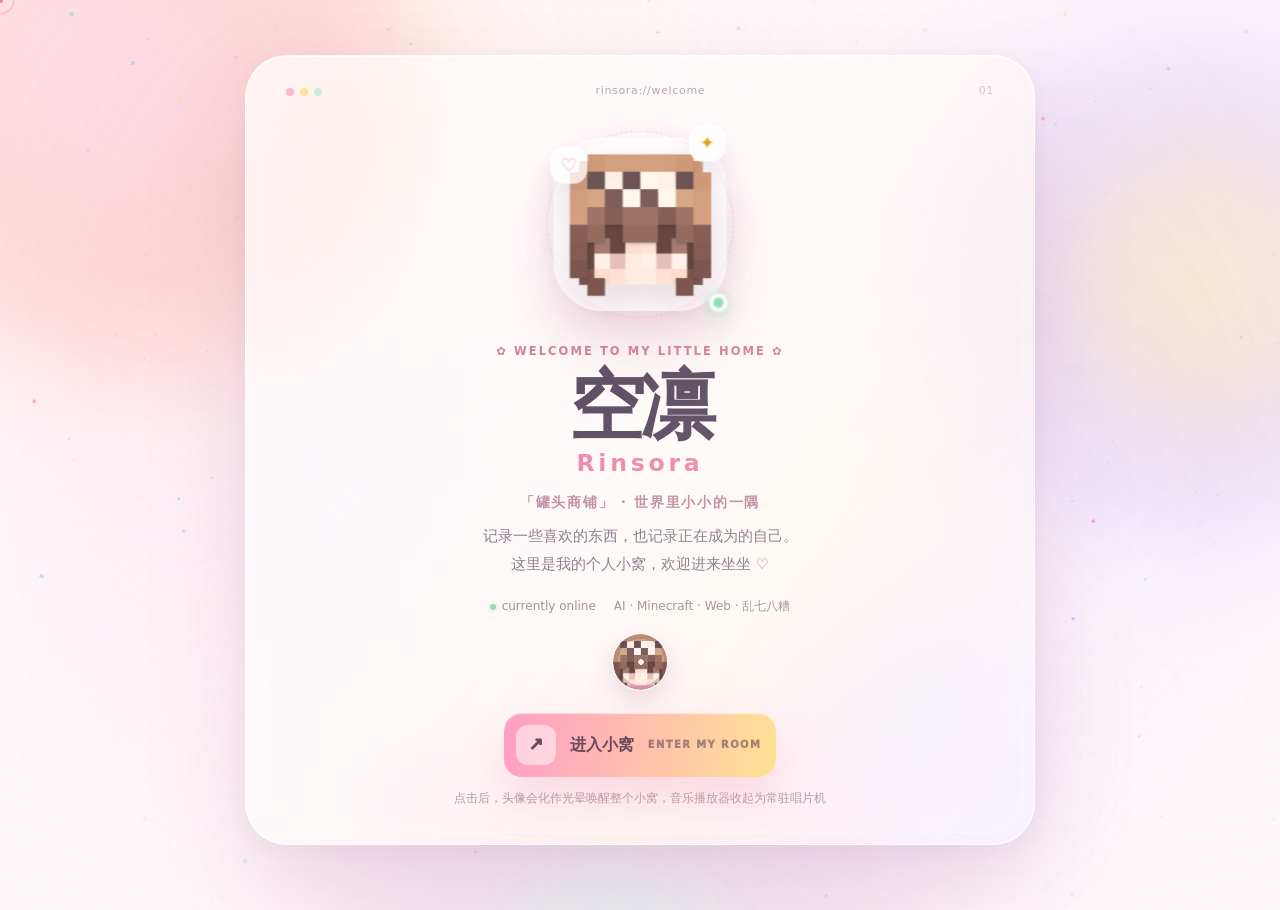
==== index.html @ 51ec8643 "feat(lab): add verified experiences and structured media overrides" ====
<!doctype html>
<html lang="zh-CN">
<head>
  <meta charset="utf-8">
  <meta name="viewport" content="width=device-width,initial-scale=1,viewport-fit=cover">
  <script>
    // Discover only the explicit Cover-home critical resources before the
    // parser-blocking base styles/scripts. Media hints select ONE art variant.
    if (new URLSearchParams(location.search).get('ui02') === '1' && new URLSearchParams(location.search).get('cover') === '1' && location.hash.toLowerCase() === '#about') {
      for (const [href, media] of [['cover-bedroom-mobile.webp', '(max-width: 430px)'], ['cover-bedroom-desktop.webp', '(min-width: 431px)']]) {
        const hint = document.createElement('link');
        hint.rel = 'preload'; hint.as = 'image'; hint.type = 'image/webp'; hint.media = media;
        hint.href = 'assets/illustrations/' + href; hint.fetchPriority = 'high';
        document.head.appendChild(hint);
      }
      for (const [href, as] of [['ui02.css?v=ui03e-3', 'style'], ['cover-stage.css?v=ui03f-1', 'style'], ['cover-stage.js?v=ui03f-1', 'script']]) {
        const hint = document.createElement('link'); hint.rel = 'preload'; hint.as = as; hint.href = href;
        document.head.appendChild(hint);
      }
    }
  </script>
  <meta name="theme-color" content="#ffd2e5">
  <meta name="description" content="空凛 / Rinsora 的个人小窝：记录 AI、Minecraft、Web、项目、博客与日常折腾。">
  <link rel="canonical" href="https://rinsora.dpdns.org/">
  <link rel="icon" href="favicon.ico" sizes="any">
  <link rel="icon" type="image/png" sizes="32x32" href="favicon-32.png">
  <link rel="apple-touch-icon" sizes="180x180" href="apple-touch-icon.png">
  <meta property="og:type" content="website">
  <meta property="og:site_name" content="空凛 · Rinsora 的小窝">
  <meta property="og:title" content="空凛 · Rinsora 的小窝">
  <meta property="og:description" content="记录一些喜欢的东西，也记录正在成为的自己。">
  <meta property="og:url" content="https://rinsora.dpdns.org/">
  <meta property="og:image" content="https://rinsora.dpdns.org/assets/site-card.png">
  <meta property="og:locale" content="zh_CN">
  <meta name="twitter:card" content="summary_large_image">
  <meta name="twitter:title" content="空凛 · Rinsora 的小窝">
  <meta name="twitter:description" content="记录一些喜欢的东西，也记录正在成为的自己。">
  <meta name="twitter:image" content="https://rinsora.dpdns.org/assets/site-card.png">
  <title>空凛 · Rinsora 的小窝</title>
  <link rel="stylesheet" href="style.css?v=ui03a-1">
  <!-- V3 组件 / 动画层：必须排在 style.css 之后（同名选择器靠后写者胜） -->
  <link rel="stylesheet" href="v3.css">
  <!-- 文章排版：真实文章页用它，首页点进文章时的 #spaPost 浮层也复用它 -->
  <link rel="stylesheet" href="posts/post.css">
  <!-- 音乐博物馆场景层（music-museum.css / -data.js / .js，约 200KB 源码）
       改为**按需加载**：首次进馆时由 script.js 的 loadMuseum() 注入，
       首屏不再拖这三份低频资源。它的选择器全圈在 .mm-* / body.museum-open 里，
       晚到的 CSS 不影响主页面的任何样式。 -->
  <!-- 主题 / 配色在首帧之前就写到根元素上，避免开屏时闪一下默认色。
       ⚠️ 这一段必须保持「无依赖 + 不抛错」：它在 head 里同步执行，
       一旦报错整个 body 都不会渲染。所以全部包在 try 里。
       注意：注释里不要出现 head / body 标签的字面量 —— 回归装置的注入
       锚点靠「标签在文档里唯一」来定位，文案撞上就会让探针整片报红。 -->
  <script>
  try{
    var root=document.documentElement;
    var PAL={'candy':'candy','sunset':'sunset','lavender':'lavender','lilac':'lavender','mint':'mint'};
    var pal=PAL[localStorage.getItem('rinsora-palette')];
    if(!pal) pal='candy';
    var night=localStorage.getItem('rinsora-theme')==='night';
    /* data-theme 是 V3 的正式写法；night 本身就是第 5 套配色，不是叠加 */
    var theme=night?'night':pal;
    root.setAttribute('data-theme',theme);
    var legacy=(pal==='lavender')?'lilac':pal;
    root.classList.add('pal-'+legacy);
    if(night) root.classList.add('night');
    var hue=localStorage.getItem('rinsora-hue');
    if(hue) root.style.setProperty('--hue', hue+'deg');

    /* 跨文档转场：上一个页面在离场时留了这个标记，
       本页首帧就把遮罩放上场（由一条纯 CSS 动画掀开，不依赖 JS）。 */
    try{ if(sessionStorage.getItem('rinsora-nav')) root.setAttribute('data-enter','1'); }catch(e){}

    /* 走「直达某个分栏」的链接进来（文章页的「回到博客列表」就是 #blog）：
       ① 开屏加载页没必要再放一遍，首帧直接按掉；
       ② 只渲染目标那一栏 —— 否则脚本要 50ms 后才跑，中间会先闪一下「主页」。
       两件事都靠 CSS 兜第一帧（.no-boot / [data-pre-section]），
       脚本接管后再把 data-pre-section 撤掉。 */
    var hs = location.hash || '';
    if (/^#(about|blog|projects|moments)$/i.test(hs)) root.setAttribute('data-pre-section', hs.slice(1).toLowerCase());
    else if (/^#\/post\//i.test(hs)) root.setAttribute('data-pre-section', 'blog');
    else if (new URLSearchParams(location.search).get('ui02') === '1' && new URLSearchParams(location.search).get('lab') === '1' && /^#\/lab\//i.test(hs)) root.setAttribute('data-pre-section', 'projects');
    if (root.hasAttribute('data-pre-section')) root.classList.add('no-boot');

    /* 回访（本会话里已经完整看过一次开屏，script.js 结束时记了标记）
       就不再放开屏：首帧直接挂 .no-boot 按掉，落地即欢迎页。
       真正的计时器收尾由 script.js 里的 skipBoot() 做，这里只管首帧不闪。 */
    try{ if(sessionStorage.getItem('rinsora-booted')) root.classList.add('no-boot'); }catch(e){}
  }catch(e){}
  </script>
<!-- Step 3：房间（3D）与抽屉样式。
     room/room.css 是独立 3D 试玩页的样式，内含 :root/body/h1 等全局规则；
     嵌入首页时 canvas 已由 room.js + room-drawer.css 负责尺寸，不再加载它，
     避免把首页的根背景、状态点、字体等一起污染。 -->
<link rel="stylesheet" href="room-drawer.css">
<!-- V4 视觉增强层：必须最后加载，用独立命名空间覆盖微光 / 玻璃 / 房间控件 -->
<link rel="stylesheet" href="v4.css">
<link rel="stylesheet" href="home-hero.css">
<!-- UI-02 is opt-in; this file only activates presentation for ?ui02=1. -->
<script src="ui02.js?v=ui03e-3"></script>
<script>
// Strict Lab opt-in: no gallery assets or detail data on ordinary visits.
if (new URLSearchParams(location.search).get('ui02') === '1' && new URLSearchParams(location.search).get('lab') === '1') {
  document.documentElement.classList.add('lab-preview');
  document.documentElement.dataset.labLoadState = 'loading';
  const css = document.createElement('link'); css.rel = 'stylesheet'; css.href = 'project-lab.css?v=ui04a3-1';
  if (/^#(?:projects|\/lab\/)/i.test(location.hash)) css.setAttribute('blocking', 'render');
  const styled = new Promise((resolve, reject) => { css.onload = resolve; css.onerror = () => reject(new Error('Lab stylesheet unavailable')); });
  document.head.appendChild(css);
  const load = src => new Promise((resolve, reject) => {
    const s = document.createElement('script'); s.src = src; s.async = false;
    s.onload = resolve; s.onerror = () => { s.remove(); reject(new Error('Lab script unavailable')); };
    document.head.appendChild(s);
  });
  // Start the existing ordered scripts' transfers together; execution stays serial.
  if (/^#projects$/i.test(location.hash)) for (const href of ['project-lab-model.js?v=ui04a4-1', 'project-lab.js?v=ui04a4-1']) {
    const hint = document.createElement('link'); hint.rel = 'preload'; hint.as = 'script'; hint.fetchPriority = 'low'; hint.href = href; document.head.appendChild(hint);
  }
  const mediaData = fetch('project-media-data.json', { cache: 'no-cache' }).then(r => { if (!r.ok) throw new Error('Media configuration unavailable'); return r.json(); });
  mediaData.catch(() => {}); // Observed again below; avoid early unhandled rejection.
  const scripts = load('project-lab-data.js?v=ui04a3-1').catch(() => { window.RINSORA_PROJECT_LAB = {}; })
    .then(() => load('project-lab-model.js?v=ui04a4-1')).then(() => mediaData).then(doc => {
      window.RINSORA_PROJECT_MEDIA = doc;
    }).then(() => load('project-lab.js?v=ui04a4-1'));
  const dom = document.readyState === 'loading' ? new Promise(resolve => document.addEventListener('DOMContentLoaded', resolve, { once: true })) : Promise.resolve();
  let timer;
  const deadline = new Promise((_, reject) => { timer = setTimeout(() => reject(new Error('Lab load timeout')), 12000); });
  window.RinsoraLabReady = Promise.race([Promise.all([styled, scripts, dom]), deadline]).then(() => {
    clearTimeout(timer);
    if (window.RinsoraLabModel.validateMediaDocument(window.RINSORA_PROJECT_MEDIA, window.RinsoraProjects.read()).length) throw new Error('Invalid media configuration');
    if (!window.RinsoraLab?.init()) throw new Error('Lab initialization unavailable');
    document.documentElement.dataset.labLoadState = 'ready';
    window.RinsoraHome.routeHash();
    return true;
  }).catch(() => {
    clearTimeout(timer); css.remove();
    document.documentElement.classList.remove('lab-preview');
    document.documentElement.dataset.labLoadState = 'error';
    if (window.RinsoraLab) window.RinsoraLab.enabled = false;
    for (const id of ['creativeLab', 'labDetail', 'labLightbox']) {
      const node = document.getElementById(id); if (node?.open) node.close(); node?.remove();
    }
    document.getElementById('projects')?.classList.remove('lab-ready');
    document.body?.classList.remove('lab-detail-open');
    window.RinsoraHome?.refreshRecent();
    return false; // Existing project tree remains available; reload retries.
  });
}
</script>
<script>
  // Load Cover Reveal resources only for its explicit preview.
  if (new URLSearchParams(location.search).get('ui02') === '1' && new URLSearchParams(location.search).get('cover') === '1') {
    document.documentElement.classList.add('cover-preview');
    if (location.hash.toLowerCase() === '#about') document.documentElement.classList.add('cover-home');
    document.documentElement.dataset.coverLoadState = 'loading';
    // Resource failure must leave a usable UI-02 page. Reload retries the same
    // URL without retaining half-initialized listeners or a second controller.
    const coverFallback = () => {
      const root = document.documentElement;
      root.dataset.coverLoadState = 'error';
      document.getElementById('coverStage')?.remove();
      root.classList.remove('cover-preview', 'cover-home', 'cover-exposed', 'cover-settling');
      const offerRetry = () => {
        if (document.getElementById('coverRetry')) return;
        const retry = document.createElement('button');
        retry.id = 'coverRetry'; retry.className = 'soft-btn'; retry.type = 'button';
        retry.textContent = '封面加载失败，点击重试';
        retry.addEventListener('click', () => location.reload());
        document.getElementById('about')?.before(retry);
      };
      if (document.readyState === 'loading') document.addEventListener('DOMContentLoaded', offerRetry, { once: true });
      else offerRetry();
    };
    window.addEventListener('rinsora-cover-error', coverFallback, { once: true });
    // Resolve preview geometry before the direct-about first paint.
    document.querySelector('link[rel="stylesheet"][href^="ui02.css"]')?.setAttribute('blocking', 'render');
    const coverStyle = document.createElement('link');
    coverStyle.rel = 'stylesheet';
    coverStyle.href = 'cover-stage.css?v=ui03f-1';
    coverStyle.dataset.coverStageStyles = '1';
    coverStyle.dataset.coverStageState = 'loading';
    coverStyle._rinsoraCoverReady = new Promise(resolve => {
      let completed = false;
      const finish = (ok) => {
        if (completed) return;
        completed = true; clearTimeout(deadline);
        coverStyle.dataset.coverStageState = ok ? 'ready' : 'error';
        if (!ok) { coverStyle.remove(); coverFallback(); }
        resolve(ok);
      };
      const deadline = setTimeout(() => finish(false), 12000);
      coverStyle.addEventListener('load', () => finish(true), { once: true });
      coverStyle.addEventListener('error', () => finish(false), { once: true });
    });
    coverStyle.setAttribute('blocking', 'render');
    document.head.appendChild(coverStyle);
    const coverScript = document.createElement('script');
    coverScript.src = 'cover-stage.js?v=ui03f-1';
    coverScript.defer = true;
    const scriptDeadline = setTimeout(coverFallback, 12000);
    coverScript.addEventListener('load', () => clearTimeout(scriptDeadline), { once: true });
    coverScript.addEventListener('error', () => { clearTimeout(scriptDeadline); coverFallback(); }, { once: true });
    document.head.appendChild(coverScript);
  }
</script>
</head>
<body>
<script>
// Opt-in ambient image only: paint it without waiting for all deferred app
// scripts. The existing Cover controller still owns every interaction/state.
if (document.documentElement.classList.contains('cover-preview') && document.documentElement.dataset.coverLoadState !== 'error') {
  const stage = document.createElement('div');
  stage.id = 'coverStage'; stage.setAttribute('aria-hidden', 'true');
  stage.style.display = 'none'; // Never expose unstyled DOM if Cover CSS fails.
  stage.innerHTML = '<picture class="cover-art"><source media="(max-width: 430px)" type="image/webp"><source type="image/webp"><img id="coverBedroomImage" width="1672" height="941" alt="" decoding="async" fetchpriority="high"></picture>';
  document.body.appendChild(stage);
  const image = stage.querySelector('img'), sources = stage.querySelectorAll('source');
  let started = false, pngFallback = false, failed = false;
  const art = {
    stage, image,
    get failed() { return failed; },
    prepare(highPriority = false) {
      if (highPriority) image.fetchPriority = 'high';
      if (started) return;
      started = true;
      sources[0].srcset = 'assets/illustrations/cover-bedroom-mobile.webp';
      sources[1].srcset = 'assets/illustrations/cover-bedroom-desktop.webp';
      image.src = 'assets/illustrations/cover-bedroom-desktop.png';
    }
  };
  window.RinsoraCoverArt = art;
  image.addEventListener('load', async () => {
    const current = image.currentSrc;
    try {
      await image.decode();
      if (current !== image.currentSrc) return;
      stage.style.setProperty('--cover-image', `url("${current}")`);
      stage.classList.add('art-ready');
    } catch (_) { /* Keep the theme gradient on decode failure. */ }
    stage.dispatchEvent(new Event('coverartchange'));
  });
  image.addEventListener('error', () => {
    if (!pngFallback) {
      pngFallback = true;
      sources.forEach(source => source.removeAttribute('srcset'));
      image.src = 'assets/illustrations/cover-bedroom-desktop.png';
    } else { failed = true; stage.classList.remove('art-ready'); }
    stage.dispatchEvent(new Event('coverartchange'));
  });
  document.querySelector('[data-cover-stage-styles]')._rinsoraCoverReady.then(ok => {
    if (ok && document.documentElement.dataset.coverLoadState !== 'error') stage.style.removeProperty('display');
  });
  if (location.hash.toLowerCase() === '#about') art.prepare(true);
}
</script>

<!-- Step 3：房间抽屉撑开块（位于正常流，展开时把页面内容真正往下推） -->
<div id="roomDrawerSpacer" aria-hidden="true"></div>
<a class="skip-link" href="#mainContent">跳到主内容</a>
<!-- 跨文档转场遮罩：平时 opacity:0；离场时 .on，新文档首帧由 data-enter 掀开 -->
<div class="page-cover" id="pageCover" aria-hidden="true"></div>

<div class="scene" aria-hidden="true">
  <div class="aurora aurora-a"></div>
  <div class="aurora aurora-b"></div>
  <div class="aurora aurora-c"></div>
  <div class="aurora aurora-d"></div>
  <div class="grid-floor"></div>
  <div class="scene-noise"></div>
</div>
<canvas id="starCanvas" aria-hidden="true"></canvas>
<div class="ambient-glow" id="ambientGlow" aria-hidden="true"></div>
<div class="cursor-dot" id="cursorDot" aria-hidden="true"></div>
<div class="cursor-ring" id="cursorRing" aria-hidden="true"><span>♡</span></div>

<!-- 开屏 -->
<div class="boot-screen" id="bootScreen">
  <div class="boot-orbit" aria-hidden="true"></div>
  <div class="boot-card">
    <div class="boot-mark"><span aria-hidden="true">R</span><img src="assets/avatar.png" alt="" onerror="this.remove()"></div>
    <p class="boot-kicker">RINSORA SYSTEM</p>
    <h1>正在打开空凛的小世界</h1>
    <p class="boot-sub">loading my little world...</p>
    <div class="boot-progress"><i id="bootProgress"></i></div>
    <div class="boot-meta"><span>♡ candy room</span><span id="bootPercent">0%</span></div>
  </div>
</div>

<!-- Room Reveal 入场层：光晕扩散 + 粒子引导线。
     挂在 .app 之外（body 上），绝不参与 .app 的层叠 / fixed 包含块。 -->
<div class="room-reveal" id="roomReveal" aria-hidden="true"></div>
<canvas class="entry-particles" id="entryParticles" aria-hidden="true"></canvas>

<!-- 欢迎页：门口只保留头像、简介、音乐、进入按钮 -->
<main class="welcome-screen" id="welcomeScreen">
  <div class="welcome-halo" aria-hidden="true"></div>
  <div class="welcome-card glass" id="welcomeCard">
    <div class="window-head">
      <div class="window-dots"><i></i><i></i><i></i></div>
      <span>rinsora://welcome</span>
      <span class="window-id">01</span>
    </div>

    <div class="mascot-wrap" id="landingMascot">
      <div class="mascot-orbit orbit-one"></div>
      <div class="mascot-orbit orbit-two"></div>
      <div class="mascot-ring"></div>
      <div class="avatar-glass">
        <img class="avatar avatar-large" src="assets/avatar.png" alt="空凛的头像" onerror="this.onerror=null;this.src='assets/avatar.svg'">
      </div>
      <span class="status-dot" title="在线"></span>
      <div class="mascot-sticker sticker-a">♡</div>
      <div class="mascot-sticker sticker-b">✦</div>
    </div>

    <p class="eyebrow">✿ WELCOME TO MY LITTLE HOME ✿</p>
    <h1 class="welcome-name">空凛<span>Rinsora</span></h1>
    <div class="welcome-nest">「罐头商铺」 · 世界里小小的一隅</div>
    <p class="welcome-bio">记录一些喜欢的东西，也记录正在成为的自己。<br>这里是我的个人小窝，欢迎进来坐坐 ♡</p>

    <div class="landing-meta">
      <span><i class="tiny-dot"></i> currently online</span>
      <span>AI · Minecraft · Web · 乱七八糟</span>
    </div>

    <div id="landingPlayer"></div>

    <button class="enter-btn magnetic" id="enterBtn" type="button">
      <span class="enter-icon">↗</span>
      <span>进入小窝</span>
      <em>ENTER MY ROOM</em>
    </button>
    <p class="tip">点击后，头像会化作光晕唤醒整个小窝，音乐播放器收起为常驻唱片机</p>
  </div>
</main>

<!-- 桌面态 -->
<div class="app" id="app">
  <aside class="side-rail">
    <div class="rail-top">
      <span class="rail-index">RINSORA / 01</span>
      <span class="rail-squiggle">⌁</span>
    </div>

    <div class="avatar-nav-wrap" id="avatarNavWrap">
      <div class="avatar-hint">MOVE HERE ♡</div>
      <div class="avatar-backlight" aria-hidden="true"></div>
      <button class="avatar-button" id="avatarButton" aria-label="打开导航">
        <img class="avatar avatar-sidebar" src="assets/avatar.png" alt="空凛" onerror="this.onerror=null;this.src='assets/avatar.svg'">
      </button>
      <nav class="radial-nav no-js" id="radialNav" aria-label="主导航">
        <!-- 位置由 script.js 按极坐标算好写进 --nx/--ny/--nr，节点数量随便加。
             .no-js 里那份是「脚本没跑起来」时的兜底扇形。
             ⚠️ 第 5 个节点（音乐博物馆）把单圈挤满了，NAV_CFG 是重解过的，
                改节点数 / 改卡片尺寸都要重跑 _navfit.py，别只调数字试。

             data-label 是给 861~1150px 紧凑档的 tooltip 用的：
             那一档圆点里只显示 <span> 图标，<b>/<small> 被 CSS 收起，
             tooltip 用 ::after + attr(data-label) 取名字（纯 CSS，零 JS）。
             改中文名要连这里的 data-label 一起改，否则 tooltip 会显示旧名字。 -->
        <button class="radial-item active" data-target="about" data-label="主页" type="button"><span>♡</span><b>主页</b><small>ABOUT</small></button>
        <button class="radial-item" data-target="blog" data-label="博客" type="button"><span>✎</span><b>博客</b><small>BLOG</small></button>
        <button class="radial-item" data-target="projects" data-label="项目" type="button"><span>✦</span><b>项目</b><small>PROJECTS</small></button>
        <button class="radial-item" data-target="moments" data-label="碎碎念" type="button"><span>☁</span><b>碎碎念</b><small>MOMENTS</small></button>
        <!-- data-museum 而不是 data-target：它进的是 overlay 场景，不是分栏，
             不能被 navigateTo 那套（TITLES / WIDTHS / 转场）当成第 5 个分栏。 -->
        <button class="radial-item" data-museum="1" data-label="音乐博物馆" type="button"><span>◎</span><b>音乐博物馆</b><small>MUSEUM</small></button>
      </nav>
    </div>

    <div class="side-name">
      <strong>空凛</strong>
      <span>Rinsora</span>
      <small>「罐头商铺」 · 世界里小小的一隅</small>
    </div>
    <div class="side-links" aria-label="联系方式">
      <a class="side-link" href="https://github.com/rinsoraa" target="_blank" rel="noopener noreferrer" title="GitHub" aria-label="GitHub 主页">
        <svg viewBox="0 0 16 16" aria-hidden="true"><path d="M8 0C3.58 0 0 3.58 0 8c0 3.54 2.29 6.53 5.47 7.59.4.07.55-.17.55-.38 0-.19-.01-.82-.01-1.49-2.01.37-2.53-.49-2.69-.94-.09-.23-.48-.94-.82-1.13-.28-.15-.68-.52-.01-.53.63-.01 1.08.58 1.23.82.72 1.21 1.87.87 2.33.66.07-.52.28-.87.51-1.07-1.78-.2-3.64-.89-3.64-3.95 0-.87.31-1.59.82-2.15-.08-.2-.36-1.02.08-2.12 0 0 .67-.21 2.2.82.64-.18 1.32-.27 2-.27s1.36.09 2 .27c1.53-1.04 2.2-.82 2.2-.82.44 1.1.16 1.92.08 2.12.51.56.82 1.27.82 2.15 0 3.07-1.87 3.75-3.65 3.95.29.25.54.73.54 1.48 0 1.07-.01 1.93-.01 2.2 0 .21.15.46.55.38A8.01 8.01 0 0016 8c0-4.42-3.58-8-8-8z"/></svg>
      </a>
      <a class="side-link" href="https://space.bilibili.com/499715663" target="_blank" rel="noopener noreferrer" title="Bilibili" aria-label="Bilibili 主页">
        <svg viewBox="0 0 24 24" aria-hidden="true"><path d="M17.813 4.653h.854c1.51.054 2.769 1.315 2.833 2.825v7.827c-.054 1.51-1.315 2.769-2.825 2.833H5.325c-1.51-.054-2.769-1.315-2.833-2.825V7.478c.054-1.51 1.315-2.77 2.825-2.825h.854l-1.71-1.71a.91.91 0 0 1 0-1.288.91.91 0 0 1 1.288 0l2.38 2.38 2.38-2.38a.91.91 0 0 1 1.288 0 .91.91 0 0 1 0 1.288l-1.71 1.71zm-5.846 3.9a1.53 1.53 0 0 0-1.53 1.53v.03c0 .846.685 1.53 1.53 1.53s1.53-.684 1.53-1.53v-.03a1.53 1.53 0 0 0-1.53-1.53zm.1 6.4c-1.145 0-1.996-.468-1.996-1.034 0-.566.851-1.034 1.996-1.034s1.996.468 1.996 1.034c0 .566-.85 1.034-1.996 1.034zm4.933-6.4a1.53 1.53 0 0 0-1.53 1.53v.03c0 .846.685 1.53 1.53 1.53s1.53-.684 1.53-1.53v-.03a1.53 1.53 0 0 0-1.53-1.53z"/></svg>
      </a>
      <button class="side-link" type="button" data-copy="2731431246" data-label="QQ 号" title="QQ：2731431246" aria-label="复制 QQ 号">
        <svg viewBox="0 0 24 24" aria-hidden="true"><path d="M12 3C6.48 3 2 6.94 2 11.8c0 2.68 1.37 5.08 3.5 6.68-.14.66-.52 2.07-1.7 3.02-.2.16-.04.5.2.44 1.64-.42 3.06-1.2 4.02-1.93.94.2 1.94.32 2.98.32 5.52 0 10-3.94 10-8.8S17.52 3 12 3z"/></svg>
      </button>
      <button class="side-link" type="button" data-copy="2731431246@qq.com" data-label="邮箱" title="邮箱：2731431246@qq.com" aria-label="复制邮箱">
        <svg viewBox="0 0 24 24" aria-hidden="true"><path d="M4 4h16c1.1 0 2 .9 2 2v12c0 1.1-.9 2-2 2H4c-1.1 0-2-.9-2-2V6c0-1.1.9-2 2-2zm0 4v10h16V8l-8 5-8-5z"/></svg>
      </button>
    </div>
    <div class="side-status"><span></span><b id="sidePresence">ONLINE</b></div>

    <div class="rail-bottom">
      <span>SCROLL / EXPLORE</span>
      <i>↓</i>
    </div>
  </aside>

  <section class="content" id="mainContent" role="main">
    <header class="topbar">
      <div class="crumb">
        <p class="eyebrow">MY LITTLE SPACE</p>
        <h2 id="sectionTitle">主页</h2>
      </div>
      <div class="top-actions">
        <button class="soft-btn dock-btn" id="themeBtn" type="button" title="切换夜间模式" aria-label="切换夜间模式">
          <span class="dock-ic">
            <svg class="ic-moon" viewBox="0 0 24 24" fill="none" stroke="currentColor" stroke-width="1.9"><path d="M20.8 13.1A8.6 8.6 0 1 1 10.9 3.2a6.7 6.7 0 0 0 9.9 9.9Z"/></svg>
            <svg class="ic-sun" viewBox="0 0 24 24" fill="none" stroke="currentColor" stroke-width="1.9"><circle cx="12" cy="12" r="4.1"/><path d="M12 2.3v2.1M12 19.6v2.1M4.3 4.3l1.5 1.5M18.2 18.2l1.5 1.5M2.3 12h2.1M19.6 12h2.1M4.3 19.7l1.5-1.5M18.2 5.8l1.5-1.5"/></svg>
          </span>
          <span class="dock-label" id="themeLabel">夜间模式</span>
        </button>
        <button class="soft-btn dock-btn" id="miniLyricsBtn" type="button" title="隐藏底部歌词" aria-label="显示或隐藏底部歌词" aria-pressed="true">
          <span class="dock-ic">
            <svg viewBox="0 0 24 24" fill="none" stroke="currentColor" stroke-width="1.9"><path d="M9 18.1V5.3l10-2v12.5"/><circle cx="6.4" cy="18.1" r="2.6"/><circle cx="16.4" cy="15.8" r="2.6"/></svg>
          </span>
          <span class="dock-label">歌词</span>
        </button>
        <button class="soft-btn dock-btn settings-open" id="settingsBtn" type="button" aria-label="打开设置">
          <span class="dock-ic">⚙</span>
          <span class="dock-label">外观</span>
        </button>
      </div>
    </header>

    <div class="page-progress"><i id="pageProgress"></i></div>

    <div class="section-stack">
      <!-- ABOUT -->
      <section class="page-section active" id="about">
        <div class="about-hero home-hero" aria-labelledby="homeHeroTitle">
          <div class="home-hero-copy">
            <p class="home-hero-kicker">RINSORA'S HOME / LIVING LAB</p>
            <h3 id="homeHeroTitle">你好，我是<span>空凛。</span></h3>
            <p class="home-hero-lead">也可以叫我 Rinsora。<br>把喜欢的东西，慢慢装进自己的小世界。</p>
            <p class="home-hero-description">喜欢研究那些“本来没有必要，但做出来很有意思”的东西。在这里记录项目、创作，以及日常的碎碎念。</p>
            <ul class="home-hero-tags" aria-label="兴趣"><li>AI</li><li>Minecraft</li><li>Web</li><li>Design</li></ul>
          </div>
          <figure class="home-hero-art">
            <picture>
              <source media="(max-width: 620px)" type="image/webp" srcset="assets/illustrations/hero-mobile.webp" width="1086" height="1448">
              <source media="(max-width: 620px)" srcset="assets/illustrations/hero-mobile.png" width="1086" height="1448">
              <source type="image/webp" srcset="assets/illustrations/hero-desktop.webp" width="1536" height="1024">
              <img id="homeHeroImage" src="assets/illustrations/hero-desktop.png" width="1536" height="1024" alt="暖灯下的小窝：空凛坐在书桌旁，窗外是夜空，猫咪在床上休息。" loading="lazy" decoding="async" fetchpriority="low">
            </picture>
            <figcaption>A LITTLE ROOM, A WORLD OF IDEAS.</figcaption>
          </figure>
          <div class="home-hero-actions">
            <a class="home-hero-button home-hero-primary" href="#projects" data-target="projects" id="heroProjects">探索作品 <span aria-hidden="true">↗</span></a>
            <button class="home-hero-button" type="button" id="heroRoom">进入我的房间 <span aria-hidden="true">→</span></button>
            <p class="home-hero-status" id="heroRoomStatus" role="status"></p>
          </div>
        </div>

        <div id="recentFeed"></div>

        <div class="section-heading fancy-heading">
          <span>✦</span><h3>最近在做什么</h3><small>NOW / STATUS</small><span class="line"></span>
        </div>
        <div class="now-panel card tilt-card">
          <div class="now-head">
            <div>
              <span class="now-kicker">✦ NOW PLAYING</span>
              <p>把正在发生的事情，留一点点记录。</p>
            </div>
            <span class="now-live"><i></i><b>Online</b><span class="now-sep">·</span>Last update <strong id="nowUpdate">—</strong></span>
          </div>
          <ul class="now-list">
            <li><span class="now-label">正在折腾</span><span class="now-val">AI Agent</span><i>🤖</i></li>
            <li><span class="now-label">最近沉迷</span><span class="now-val">Minecraft</span><i>⛏</i></li>
            <li><span class="now-label">正在制作</span><span class="now-val">Rinsora's Home</span><i>🌸</i></li>
            <li class="is-blank"><span class="now-label">下一件想做</span><span class="now-val">？？？</span><i>✦</i></li>
          </ul>
        </div>

        <div class="about-lower">
          <article class="quote-card card tilt-card">
            <div class="quote-mark">“</div>
            <p>欢迎来到我的小世界。<br>这里不追求什么都做好，只想把喜欢的东西慢慢装进来。</p>
            <span>— 空凛 / Rinsora</span>
          </article>
          <article class="time-card card">
            <div class="time-top"><span>TIME IN MY LITTLE WORLD</span><b id="liveClock">--:--</b></div>
            <div class="time-date" id="liveDate">2026.09.22 · Tuesday</div>
            <!-- 四条真实周期进度（按自然日 / 周 / 月 / 年算，不是估算值），每秒刷新 -->
            <div class="time-rows">
              <div class="time-row"><span class="tr-label">TODAY</span><span class="tr-bar"><i id="dayBar"></i></span><b class="tr-pct" id="dayBarPct">0%</b></div>
              <div class="time-row"><span class="tr-label">WEEK</span><span class="tr-bar"><i id="weekBar"></i></span><b class="tr-pct" id="weekBarPct">0%</b></div>
              <div class="time-row"><span class="tr-label">MONTH</span><span class="tr-bar"><i id="monthBar"></i></span><b class="tr-pct" id="monthBarPct">0%</b></div>
              <div class="time-row"><span class="tr-label">YEAR</span><span class="tr-bar"><i id="yearBar"></i></span><b class="tr-pct" id="yearBarPct">0%</b></div>
            </div>
            <div class="time-foot"><span id="todayLine">Tuesday · 22 Sep</span><span id="timeZone">local time</span></div>
            <!-- 旧版的单条今日进度：保留 DOM，兼容老样式与老脚本 -->
            <div class="time-track" hidden><i id="timeProgress"></i></div>
            <div class="time-foot" hidden><span>今日进度</span><b id="dayPercent">0%</b></div>
          </article>
        </div>

        <div class="section-heading fancy-heading">
          <span>☁</span><h3>一点碎碎念</h3><small>MOMENTS</small><span class="line"></span>
          <a class="soft-btn" href="#moments" style="margin-left:10px">看全部 →</a>
        </div>
        <!-- 主页只放最新的三条（脚本按日期排序后 slice 3），完整时间线在 #moments -->
        <div class="moments-grid" id="momentsTeaser"></div>
      </section>

      <!-- MOMENTS -->
      <section class="page-section" id="moments">
        <div class="section-hero-row moments-head">
          <div>
            <div class="section-kicker">☁ MOMENTS / 04</div>
            <h3 class="section-display">一些还没有长成文章的<br><span>碎碎念。</span></h3>
            <p class="section-sub">不够详细写成一篇，但又不想让它就这么过去。</p>
          </div>
          <div class="moments-stat">
            <div><b id="momentsCount">0</b>条记录</div>
            <div><b id="momentsLast">—</b>最近一次</div>
          </div>
        </div>

        <div class="section-heading"><span>☁</span><h3>时间线</h3><small>TIMELINE</small><span class="line"></span></div>
        <div class="timeline" id="momentsGrid"></div>
      </section>

      <!-- BLOG -->
      <section class="page-section" id="blog">
        <div class="section-hero-row">
          <div>
            <div class="section-kicker">✿ BLOG / 02</div>
            <h3 class="section-display">一些折腾记录、<br><span>想法和技术笔记。</span></h3>
            <p class="section-sub">有些东西写下来之后，才发现自己真的做过。</p>
          </div>
          <div class="hero-orbit" aria-hidden="true"><span>BLOG</span><i>✦</i></div>
        </div>

        <div class="section-heading"><span>✿</span><h3>博客 / 随笔</h3><small>ARTICLES</small><span class="line"></span></div>
        <div class="blog-filter" id="blogFilter"></div>

        <div class="blog-grid">
          <article class="blog-card card tilt-card" data-cat="随笔" data-min="1">
            <span class="date">2026.10.04</span>
            <h4><a class="card-title-link" href="posts/post-2026-10-04.html">一个小项目写三天，花了六亿token...</a></h4>
            <p>懒得手动审查工作流（其实是大部分都看不懂~(￣▽￣)~），所以我想让两个agent互相监督。……</p>
            <div class="blog-foot"><span class="bm-cat">随笔</span><span class="bm-min">1 min</span><a class="read-more" href="posts/post-2026-10-04.html">READ MORE ↗</a></div>
          </article>
          <article class="blog-card card tilt-card" data-cat="开发" data-min="7">
            <span class="date">2026.09.24</span>
            <h4><a class="card-title-link" href="posts/music-museum-debugging.html">给音乐博物馆写回归装置：抓那些「看着对、其实没生效」的 bug</a></h4>
            <p>一个纯静态小站为什么需要 1685 条自动化断言，以及几类只有测试才能抓住的静默 bug。</p>
            <div class="blog-foot"><span class="bm-cat">开发</span><span class="bm-min">7 min</span><a class="read-more" href="posts/music-museum-debugging.html">READ MORE ↗</a></div>
          </article>
          <article class="blog-card card tilt-card" data-cat="随笔" data-min="1">
            <span class="date">2026.09.21</span>
            <h4><a class="card-title-link" href="posts/hello.html">Hello</a></h4>
            <p>罐头</p>
            <div class="blog-foot"><span class="bm-cat">随笔</span><span class="bm-min">1 min</span><a class="read-more" href="posts/hello.html">READ MORE ↗</a></div>
          </article>
          <article class="blog-card card tilt-card" data-cat="随笔" data-min="3">
            <span class="date">2026.09.21</span>
            <h4><a class="card-title-link" href="posts/why-i-made-my-own-home.html">为什么我想做一个属于自己的小窝</a></h4>
            <p>从“想有个主页”开始，慢慢把喜欢的东西装进去……</p>
            <div class="blog-foot"><span class="bm-cat">随笔</span><span class="bm-min">3 min</span><a class="read-more" href="posts/why-i-made-my-own-home.html">READ MORE ↗</a></div>
          </article>
          <article class="blog-card card tilt-card" data-cat="工作流" data-min="4">
            <span class="date">2026.09.18</span>
            <h4><a class="card-title-link" href="posts/ai-workflow.html">把 AI 工具变成日常工作流</a></h4>
            <p>一些正在尝试的自动化思路、工具组合和踩坑记录。</p>
            <div class="blog-foot"><span class="bm-cat">工作流</span><span class="bm-min">4 min</span><a class="read-more" href="posts/ai-workflow.html">READ MORE ↗</a></div>
          </article>
          <article class="blog-card card tilt-card" data-cat="捣鼓日志" data-min="4">
            <span class="date">2026.09.10</span>
            <h4><a class="card-title-link" href="posts/minecraft-server-log.html">Minecraft 服务器折腾日志</a></h4>
            <p>整合包、联机、端口、Mod……总会有下一件要修的事。</p>
            <div class="blog-foot"><span class="bm-cat">捣鼓日志</span><span class="bm-min">4 min</span><a class="read-more" href="posts/minecraft-server-log.html">READ MORE ↗</a></div>
          </article>
        </div>
        <p class="blog-empty" id="blogEmpty" hidden>这个分类下还没有文章 ✦</p>

        <div class="blog-end-cap"><span>✦</span> KEEP WRITING <span>♡</span></div>
      </section>

      <!-- PROJECTS -->
      <section class="page-section" id="projects">
        <div class="section-hero-row project-hero-row">
          <div>
            <div class="section-kicker">★ PROJECTS / 03</div>
            <h3 class="section-display">把一些“<span>没啥用</span>”的东西，<br>做出来。</h3>
            <p class="section-sub">也许没用，但每一个都属于空凛的折腾记录。</p>
          </div>
          <div class="project-mascot" aria-hidden="true">
            <span>BUILD</span><strong>✦</strong><em>• • •</em>
          </div>
        </div>

        <div class="project-note card">
          <div class="note-pin"></div>
          <strong>PROJECT SHELF</strong>
          <p>这里会慢慢摆满小工具、Minecraft 实验、Bot 和各种奇奇怪怪的网页。</p>
          <span>Rinsora / Collection 2026</span>
        </div>

        <div class="section-heading"><span>★</span><h3>项目</h3><small>COLLECTION</small><span class="line"></span></div>
        <div class="project-tree" id="projectTree"></div>
      </section>
    </div>
  </section>

  <aside id="floatingPlayer"></aside>

  <!-- 设置抽屉 -->
  <div class="settings-mask" id="settingsMask"></div>
  <aside class="settings-panel" id="settingsPanel" aria-label="外观设置" aria-hidden="true" inert>
    <div class="settings-head">
      <div><p>RINSORA LAB</p><h3>小窝设置</h3></div>
      <button type="button" class="settings-close" id="settingsClose" aria-label="关闭">×</button>
    </div>

    <div class="settings-tabs">
      <button class="set-tab active" data-tab="appearance" type="button">外观</button>
      <button class="set-tab" data-tab="effects" type="button">特效</button>
      <button class="set-tab" data-tab="aboutSite" type="button">关于</button>
    </div>

    <div class="set-pane active" data-pane="appearance">
      <div class="set-block">
        <label>主题配色 <output id="themeNow">candy</output></label>
        <!-- data-theme 是 V3 的主题名；夜间本身就是第 5 套配色，
             不是「在别的配色上叠一层深色」，所以它和另外四个是平级的。 -->
        <div class="theme-grid">
          <button data-theme="candy" type="button"><i class="swatch sw-candy"></i><span>糖果粉黄</span><em>CANDY</em></button>
          <button data-theme="sunset" type="button"><i class="swatch sw-sunset"></i><span>蜜桃晚霞</span><em>SUNSET</em></button>
          <button data-theme="lavender" type="button"><i class="swatch sw-lavender"></i><span>梦幻紫蓝</span><em>LAVENDER</em></button>
          <button data-theme="mint" type="button"><i class="swatch sw-mint"></i><span>薄荷汽水</span><em>MINT</em></button>
          <button data-theme="night" type="button"><i class="swatch sw-night"></i><span>深夜紫黑</span><em>NIGHT</em></button>
        </div>
        <p class="set-note">主题会一起换掉背景、极光、玻璃卡片、按钮、导航、歌词高亮与项目标签 —— 不只是变个底色。</p>
      </div>
      <div class="set-block">
        <label>主题色相 <output id="hueValue">0°</output></label>
        <input id="hueRange" type="range" min="-30" max="40" value="0">
        <p class="set-note">色相只作用在背景场景层，不会污染文字与按钮的配色。</p>
      </div>
      <div class="set-block">
        <div class="set-toggle"><span><b>夜间模式</b><small>快速在日间 / 夜间之间切换</small></span><button class="switch" id="nightSwitch" type="button" aria-label="夜间模式"><i></i></button></div>
      </div>
    </div>

    <div class="set-pane" data-pane="effects">
      <div class="set-toggle"><span><b>星尘粒子</b><small>背景里漂浮的小光点（Canvas，不是一堆 DOM）</small></span><button class="switch on" data-setting="particles" type="button" aria-label="星尘粒子"><i></i></button></div>
      <div class="set-toggle"><span><b>极光光晕</b><small>背景里缓慢游动的几团色雾</small></span><button class="switch on" data-setting="aurora" type="button" aria-label="极光光晕"><i></i></button></div>
      <div class="set-toggle"><span><b>装饰元素</b><small>网格地面、噪点、漂浮的小星星</small></span><button class="switch on" data-setting="decor" type="button" aria-label="装饰元素"><i></i></button></div>
      <div class="set-toggle"><span><b>鼠标光晕</b><small>光圈会追着你的指针（仅桌面）</small></span><button class="switch on" data-setting="cursor" type="button" aria-label="鼠标光晕"><i></i></button></div>
      <div class="set-toggle"><span><b>卡片倾斜</b><small>悬停时产生轻微 3D 反光</small></span><button class="switch on" data-setting="tilt" type="button" aria-label="卡片倾斜"><i></i></button></div>
      <div class="set-toggle"><span><b>点击涟漪</b><small>点击时留下一圈水波和几颗小心心</small></span><button class="switch on" data-setting="ripple" type="button" aria-label="点击涟漪"><i></i></button></div>
      <p class="set-note">在系统里开启「减少动态效果」时，这些会自动降级成静态，不会强行播放。</p>
    </div>

    <div class="set-pane" data-pane="aboutSite">
      <div class="lab-card">
        <span>VERSION</span><strong>Rinsora Home V3</strong>
        <p>把小窝从「几个页面」变成一个连续的空间：统一的状态机与转场、五套可换的主题引擎、分层动态背景、极坐标扇形导航、时间线与更稳的播放器。</p>
      </div>
      <div class="lab-list">
        <div><span>DESIGN</span><b>Candy / Macaron / Acrylic</b></div>
        <div><span>STACK</span><b>HTML · CSS · 原生 JavaScript</b></div>
        <div><span>HOST</span><b>GitHub Pages（无构建）</b></div>
        <div><span>THEMES</span><b>candy · sunset · lavender · mint · night</b></div>
      </div>
      <p class="set-note">所有偏好（主题、色相、特效开关）只存在你自己的浏览器里，不会写进仓库。</p>
      <p class="set-note">快捷键：<code>1</code>~<code>4</code> 切分栏 · <code>Ctrl/⌘ + K</code> 开设置 · <code>Esc</code> 收起一切</p>
    </div>

    <div class="settings-foot">changes are saved locally ♡</div>
  </aside>

  <!-- 移动端底部导航 -->
  <nav class="mobile-nav" aria-label="移动端导航">
    <button class="active" data-target="about" type="button"><span>♡</span>主页</button>
    <button data-target="blog" type="button"><span>✎</span>博客</button>
    <button data-target="projects" type="button"><span>✦</span>项目</button>
    <button data-target="moments" type="button"><span>☁</span>碎碎念</button>
    <button data-museum="1" type="button"><span>◎</span>博物馆</button>
  </nav>

  <!-- 站内打开文章：内容换掉、文档不换 —— <audio> 才不会被销毁，音乐一直播下去。
       放在 .mobile-nav 之后，同层级时才由 DOM 顺序压住它（另外开浮层时会把它关掉）。 -->
  <div class="spa-post" id="spaPost" hidden>
    <div class="bg-decor" aria-hidden="true">
      <span class="blob blob-a"></span><span class="blob blob-b"></span><span class="blob blob-c"></span>
      <span class="spark s1">✦</span><span class="spark s2">✧</span><span class="spark s3">✦</span><span class="spark s4">✧</span>
    </div>
    <div class="spa-post-view" id="spaPostView">
      <div id="spaPostBody"></div>
    </div>
  </div>
</div>

<audio id="audio" preload="metadata"></audio>

<!-- ============================================================
     音乐博物馆 / MUSIC MUSEUM —— 站内浮层
     ------------------------------------------------------------
     挂在 .app 之外（body 直接子元素），跟 #roomReveal 一个待遇：
     绝不进入 .app 的层叠 / 包含块，就不可能有「把 fixed 后代推飞」的事故。
     两块 DOM：
       #mmLoad  进入加载层（圆环 / 声波 / 加载线 / 微粒子）
       #mmScene 展厅本体（纵深 + 地面网格 + 唱片陈列 + HUD）
     行为全在 music-museum.js 里，这里只是挂载点。
     ============================================================ -->
<div class="mm-load" id="mmLoad" aria-hidden="true">
  <div class="mm-load-bg"></div>
  <div class="mm-load-dust" aria-hidden="true">
    <span></span><span></span><span></span><span></span>
    <span></span><span></span><span></span><span></span>
  </div>
  <div class="mm-load-card" role="status" aria-live="polite">
    <div class="mm-load-orbit" aria-hidden="true">
      <i></i><i></i>
      <div class="mm-load-wave"><b></b><b></b><b></b><b></b><b></b></div>
    </div>
    <p class="mm-load-kicker">Entering Music Archive</p>
    <h1 class="mm-load-title">音乐<em>博物馆</em></h1>
    <p class="mm-load-sub" id="mmLoadStatus">正在检索档案</p>
    <p class="mm-load-en">MUSIC MUSEUM · RINSORA ARCHIVE</p>
    <div class="mm-load-bar"><i id="mmLoadBar"></i></div>
    <div class="mm-load-meta"><span>LOADING ARCHIVE</span><b id="mmLoadPct">0%</b></div>
  </div>
</div>

<div class="mm-scene" id="mmScene" aria-hidden="true" aria-label="音乐博物馆">
  <div class="mm-depth" aria-hidden="true"><i></i><i></i><i></i></div>
  <div class="mm-floor" aria-hidden="true"></div>

  <!-- 唱片扇形陈列区：内容由 music-museum.js 按曲库 + 焦点现算（不再读坐标） -->
  <div class="mm-stage" id="mmStage"></div>

  <!-- 没有可渲染唱片时的说明（无条件入口：站长自己也见得着） -->
  <div class="mm-empty" id="mmEmpty" hidden>
    <strong>展厅还空着 ✦</strong>
    <p>博物馆的唱片<b>完全由曲库生成</b>：往 <code>music-data.js</code> 的
       <code>tracks[]</code> 里加一首歌（或用播放器的「＋ 添加音乐」），
       这里就会多出一张唱片，位置由扇形自动排。</p>
  </div>

  <header class="mm-hud">
    <div class="mm-hud-brand">
      <span class="mm-hud-ring" aria-hidden="true"><i></i></span>
      <span>
        <b>音乐博物馆</b>
        <small>MUSIC MUSEUM</small>
      </span>
    </div>
    <div class="mm-hud-mid">
      <div class="mm-hud-stat">
        <span></span>ARCHIVE <b id="mmSceneCount">0</b> RECORDS
      </div>
      <!-- ⚠️ 这里原来有一个 ‹ 1 / 2 › 分页器，第六轮**删除**了：
           唱片改成左侧无限循环扇形之后不存在「第几展区」这个概念，
           全部唱片连成一条连续弧线（首尾相接）。别再把分页加回来。 -->
    </div>
    <button class="mm-exit" id="mmExit" type="button" aria-label="退出音乐博物馆">
      <svg viewBox="0 0 24 24" width="17" height="17" fill="none" stroke="currentColor"
           stroke-width="2" stroke-linecap="round" aria-hidden="true">
        <path d="M15 18l-6-6 6-6"/>
      </svg>
      <span class="mm-exit-txt">退出展厅</span>
    </button>
  </header>

  <footer class="mm-foot">
    <span>滚动滚轮（或 <kbd>↑</kbd><kbd>↓</kbd>）<b>浏览馆藏</b></span>
    <span>浏览不会出声 —— 点当前这张或右侧「播放」才放</span>
    <span>按 <kbd>Esc</kbd> 回到小窝</span>
  </footer>

  <!-- ============================================================
       Music Archive Rail —— 右侧档案轨（第六轮重构）
       ------------------------------------------------------------
       原来是「居中 modal + 全屏遮罩」，现在是**页面右侧常驻的一列**：
         上：MUSIC ARCHIVE（这一张唱片的档案，跟着焦点走）
         下：LYRICS（歌词面板的预留位，第一阶段只留位不实现）

       ⚠️ 为什么不再有遮罩：档案不是「盖住场景」的东西，而是场景的
          另一半。遮罩一旦留下就会挡住左侧扇形 —— 而左侧恰恰是唯一
          的浏览入口（点击 / 滚轮都发生在那儿）。
       ⚠️ 面板里没有 <audio>，一个都没有。全站音频元素永远只有
          index.html 顶部那一个 #audio（music.js 独占管理）。
       ⚠️ 收起面板有两种：右上 X、Esc 的第一级（都只收面板，不退展厅）。
       ============================================================ -->
  <div class="mm-detail" id="mmDetail" aria-hidden="true" aria-label="唱片档案与歌词">
    <div class="mm-detail-card mm-archive" role="document">
      <button class="mm-detail-x" id="mmDetailClose" type="button" aria-label="收起档案">
        <svg viewBox="0 0 24 24" width="18" height="18" fill="none" stroke="currentColor"
             stroke-width="2.2" stroke-linecap="round" aria-hidden="true">
          <path d="M6 6l12 12M18 6L6 18"/>
        </svg>
      </button>

      <!-- ⚠️ 第八轮：封面**回来了**，但落点和第七轮那块不是一回事 ——
           第七轮它是「一整列」（aspect-ratio:1/1、吃掉卡片三成宽度，
           连下面的 meta 也被挤在同一行网格里）；现在它只是**头部行**里
           一个方形缩略（.mm-archive-art）：
               头部行 = [封面] [kicker / 歌名 / 歌手]
           而 meta / 描述 / 标签 / 播放键**仍然通栏**（整条宽度都是它们的）。
           所以第七轮真正要解决的问题（「封面把正文挤窄」）没有回来。

           ⚠️ 档案编号（01 / 08）不在这里再写一遍 —— 它就是下面
              .mm-detail-meta 里的 ARCHIVE 那一行（同一条信息只有一个落点）。 -->
      <div class="mm-detail-body">
        <div class="mm-archive-head">
          <div class="mm-archive-art" id="mmArchiveArtWrap">
            <img class="mm-archive-img" id="mmArchiveArt" alt="" decoding="async">
          </div>
          <div class="mm-archive-id">
            <p class="mm-detail-kicker" id="mmDetailKicker">MUSIC ARCHIVE</p>
            <h2 class="mm-detail-title" id="mmDetailTitle">—</h2>
            <p class="mm-detail-artist" id="mmDetailArtist">—</p>
          </div>
        </div>

        <!-- 第十轮新增：Museum 独立播放进度条（LIVE 显示，BROWSE 淡出）。
             数据来源 = 同一个 #audio 的 currentTime / duration，不新建 audio、
             不自己维护时间 —— 和播放器共享一条时间轴。 -->
        <div class="mm-archive-progress" id="mmArchiveProgress" aria-hidden="true">
          <button class="mm-prog-play" id="mmProgPlay" type="button" aria-label="播放 / 暂停">
            <svg viewBox="0 0 24 24" width="14" height="14" fill="currentColor" aria-hidden="true">
              <path class="mm-ic-play" d="M8 5.5v13l11-6.5z"/>
              <path class="mm-ic-pause" d="M8 5h3v14H8zM13 5h3v14h-3z"/>
            </svg>
          </button>
          <span class="mm-prog-cur" id="mmProgCur">00:00</span>
          <span class="mm-prog-bar" id="mmProgBar"><i class="mm-prog-fill" id="mmProgFill"></i></span>
          <span class="mm-prog-dur" id="mmProgDur">00:00</span>
        </div>

        <!-- 固定资料：档案编号 / 收录日期（两行永远在 —— 档案馆的编号是骨架） -->
        <dl class="mm-detail-meta" id="mmDetailMeta"></dl>
        <!-- 可选资料：album / genre / source / note —— 有才渲染，没有则空 -->
        <div class="mm-detail-extra" id="mmDetailExtra"></div>
        <!-- 描述段：整段文字（长文可换行），没有就整块收掉 -->
        <p class="mm-detail-desc" id="mmDetailDesc" hidden></p>
        <!-- 标签胶囊：resources 里没有 tags 就整块不出现 -->
        <div class="mm-detail-tags" id="mmDetailTags" hidden></div>

        <div class="mm-detail-acts">
          <button class="mm-detail-play" id="mmDetailPlay" type="button" aria-label="播放">
            <span class="mm-detail-play-ic" aria-hidden="true">
              <svg viewBox="0 0 24 24" width="15" height="15" fill="currentColor" aria-hidden="true">
                <path class="mm-ic-play" d="M8 5.5v13l11-6.5z"/>
                <path class="mm-ic-pause" d="M8 5h3v14H8zM13 5h3v14h-3z"/>
              </svg>
            </span>
            <span id="mmDetailPlayTxt">播放这首</span>
          </button>
        </div>
      </div>
    </div>

    <!-- ============================================================
         LYRICS —— 右侧轨道的下半（第八轮接上真歌词）
         ------------------------------------------------------------
         结构固定三层，**行是 JS 现铺的**（.mm-lyr-line）：
            .mm-lyr-view   固定高度的取景框（超出裁掉 + 上下渐隐）
              .mm-lyr-track  整条轨道，靠 translateY 把「当前句」推到正中
                .mm-lyr-line × N  每行绝对定位在 top = i × 行高
         为什么用「固定行高 + 整条位移」而不是让文字自然流：
           自然流下「当前句居中」要读每行的 offsetTop（＝每换一行查一次布局），
           固定行高时位移是一个乘法，换行 / 拖时间轴都不会抖。
           ⚠️ 行高只有一个来源：JS 写 --mm-lyr-lh（见 music-museum.js 的
              LYR_LH），CSS 只读 —— 写两处必然漂移。

         ⚠️ 歌词来源是 selectedRecord.track.lrc，解析复用
            RinsoraMusic.parseLrc()（不发明第二套格式）。
         ⚠️ 没有 lrc 时走 .mm-lyr-empty 的漂亮空状态，**不留白**。
         ============================================================ -->
    <section class="mm-lyrics" id="mmLyrics" aria-label="歌词">
      <div class="mm-lyr-top">
        <p class="mm-lyrics-kicker">LYRICS</p>
        <!-- 状态说明：跟随播放 / 已暂停 / 未在播放 + 行数。
             ⚠️ 它存在的意义是「诚实」：选中片不是正在播的那首时，
                歌词照常显示但**不高亮任何一行**，这里要说明白。 -->
        <span class="mm-lyr-state" id="mmLyricsMeta"></span>
      </div>
      <div class="mm-lyr-view" id="mmLyricsView">
        <div class="mm-lyr-track" id="mmLyricsTrack"></div>
      </div>
      <div class="mm-lyr-empty" id="mmLyricsEmpty" hidden>
        <span class="mm-lyr-dash" aria-hidden="true"></span>
        <p class="mm-lyr-empty-t">暂无歌词</p>
        <small class="mm-lyr-empty-s">This record has no lyric archive.</small>
      </div>
    </section>
  </div>
</div>

<script src="gh-api.js"></script>
<script src="music-data.js"></script>
<script src="music.js"></script>
<script src="music-upload.js"></script>
<script src="projects-data.js"></script>
<script src="projects.js"></script>
<script src="moments-data.js"></script>
<script src="blog-admin.js"></script>
<!-- 音乐博物馆（music-museum-data.js / music-museum.js）与它的 CSS 改为
     首次进馆时由 script.js 的 loadMuseum() 按需注入，见 enterMuseum 上方。 -->
<script src="script.js?v=ui03e-2"></script>

<!-- Step 3：房间抽屉。room-drawer.js 先设置 __ROOM_OPTIONS__，随后 module 版 room.js 才执行 -->
<div id="roomDrawer" aria-hidden="true"><div id="roomDrawerMount"></div></div>
<button id="roomCloseBtn" type="button">收起房间</button>
<div id="roomPullHint" aria-hidden="true">↑ SCROLL TO ENTER MY ROOM</div>
<div id="roomRotateHint" aria-hidden="true"><div>请把手机横过来<small>横屏才能进入房间</small></div></div>
<script src="room-drawer.js?v=ui03e-2"></script>
<script src="home-hero.js?v=ui03f-1"></script>
<!-- V4：视觉增强 / 房间灯光控件；失败时静默降级，不影响任何既有逻辑 -->
<script src="v4.js"></script>
<!-- room.js 由 room-drawer.js 在首次进入房间时注入。 -->
<script type="application/ld+json">
{
  "@context": "https://schema.org",
  "@type": "WebSite",
  "name": "空凛 · Rinsora 的小窝",
  "alternateName": "Rinsora's Home",
  "url": "https://rinsora.dpdns.org/",
  "inLanguage": "zh-CN",
  "description": "空凛 / Rinsora 的个人小窝：记录 AI、Minecraft、Web、项目、博客与日常折腾。",
  "image": "https://rinsora.dpdns.org/assets/site-card.png",
  "author": {
    "@type": "Person",
    "name": "空凛 · Rinsora",
    "url": "https://rinsora.dpdns.org/",
    "sameAs": ["https://github.com/rinsoraa"]
  }
}
</script>
</body>
</html>
---- style.css ----
/* ============================================================
   空凛 · Rinsora 的小窝 —— 全站样式表
   ------------------------------------------------------------
   这份 CSS 同时是「模块契约」：music.js / music-upload.js /
   projects.js / blog-admin.js 会动态生成大量 DOM，它们依赖的类名
   必须在这里有样式，否则就会出现「弹窗变成没格式的页面」「按钮
   跑到页面下方」这类问题。

   目录
     0  设计变量 / 主题调色板
     1  基础重置
     2  背景场景（极光 / 星尘 / 网格）
     3  开屏
     4  欢迎页（门口）
     5  桌面态骨架（侧栏 + 内容区）
     6  玻璃 / 亚克力基类
     7  主页板块
     8  博客板块
     9  项目板块
    10  音乐播放器        ← music.js 契约
    11  底部歌词栏        ← music.js 契约
    12  添加音乐弹窗      ← music-upload.js 契约
    13  管理态按钮        ← blog-admin.js / projects.js 契约
    14  外观设置抽屉
    15  光标 / 涟漪 / 进场飞行
    16  夜间过渡（View Transitions）
    17  响应式
    18  降级（reduced-motion / 老浏览器）
   ============================================================ */

/* ============================================================
   0. 设计变量 / 主题调色板
   ------------------------------------------------------------
   主题 = 「调色板」(candy / sunset / lilac / mint)
        × 「明暗」(白天 / body.night)
   两件事互相独立，各自记在 localStorage 里。
   --hue 是色相微调，只作用在背景场景层上，不会污染正文配色。
   ============================================================ */
/* UI-03A: the optional museum DOM must not enter layout before its CSS.
   Zero specificity lets the lazy sheet own display and all exit transitions. */
:where(.mm-load, .mm-scene){display:none}

:root{
  --pink:#ff9ecb; --pink-2:#ffd5e6; --yellow:#ffe48f; --yellow-2:#fff7cc;
  --peach:#ffc0a6; --lav:#d9c7ff; --blue:#c8eaff; --mint:#c7efdf;

  --ink:#5a4b64; --muted:#88788f; --white:#fffafd;
  --glass:rgba(255,255,255,.52); --glass-2:rgba(255,255,255,.32); --glass-h:rgba(255,255,255,.72);
  --glass-solid:rgba(255,251,254,.9); --bd:rgba(255,255,255,.72); --bd-2:rgba(255,255,255,.46);
  --blur:26px; --shadow:0 28px 80px rgba(169,113,154,.19);
  --hi:rgba(255,255,255,.58);          /* 顶部内高光：亚克力质感的关键 */

  --ease:cubic-bezier(.2,.8,.2,1);
  --rail:248px;                        /* 侧栏宽 = 内容区 margin-left */
  --cpad:52px;                         /* 内容区左右内边距，歌词栏跟它对齐 */
  --bar-h:76px;                        /* 底部歌词栏高度（桌面是一条小长方形） */
  --hue:0deg;                          /* 背景色相微调 */

  /* 场景底色（由调色板覆盖） */
  --bg:#fff8fc;
  --scene:
    radial-gradient(circle at 12% 10%, rgba(255,177,210,.40), transparent 26%),
    radial-gradient(circle at 86% 12%, rgba(255,232,158,.34), transparent 23%),
    linear-gradient(135deg,#fff8fc 0%,#fff5e8 48%,#f4efff 100%);
  --ring:rgba(199,163,184,.42);        /* 分隔线 / 虚线边框 */

  /* --- V3 语义别名 ---------------------------------------------------
     新写的组件一律只用下面这几个名字。它们只是「指向既有变量」，
     所以老规则一行不用改；哪天要换主题引擎，只改这一处映射即可。 */
  --accent-primary:var(--pink); --accent-secondary:var(--yellow); --accent-tertiary:var(--lav);
  --accent-glow:rgba(255,158,203,.42); --accent-soft:rgba(255,158,203,.14);
  --bg-main:var(--bg); --bg-panel:var(--glass);
  --text-primary:var(--ink); --text-secondary:var(--muted);
  --border:var(--bd); --shadow-base:var(--shadow);

  /* --- 交互参数集中管理（卡片倾斜 / 涟漪 / 光标）--------------------
     以前这三个数是写死在 JS 里的魔法数字，现在提到变量上，
     调手感不用翻代码。JS 读不到时都有默认值兜底。 */
  --tilt-x:3.4deg; --tilt-y:4.2deg; --tilt-lift:-3px; --tilt-persp:900px;
  --fx-scale:1;                        /* 整体动效强度，reduce-motion 时归零 */

  /* --- 字号阶梯（V3 全站统一）---------------------------------------
     之前散落着一堆 9px / 10px，是「看着精致、实际发虚」的主因。
     统一往上提一档；Windows 中文小字号尤其容易糊。 */
  --fs-hero:clamp(52px,8vw,76px);
  --fs-section:clamp(24px,3.4vw,30px);
  --fs-display:clamp(32px,4.6vw,52px);
  --fs-card:19px;
  --fs-body:16px;
  --fs-meta:13px;
  --fs-micro:11.5px;
}
/* --- 调色板：糖果粉黄（默认） ---
   同时挂在 <html> 上：script.js 在开屏之前就会把 class 写到根元素，
   这样首帧就是对的配色，不会先闪一下默认色。

   ⚠️ 每条主题都写了四种选择器：
     .pal-x        —— 旧类名，script.js / 回归装置都还在用
     [data-theme=x] —— V3 的正式写法（<html data-theme="candy">）
   两套并存是刻意的：老代码一行不改，新代码用新名字，切换时两个都写。 */
html.pal-candy,body.pal-candy,
html[data-theme=candy],body[data-theme=candy]{
  --pink:#ff8fbd; --yellow:#ffe48d; --peach:#ffb995; --lav:#d8c7ff; --mint:#bdeee2;
  --scene:
    radial-gradient(circle at 18% 8%, rgba(255,174,208,.55), transparent 26%),
    radial-gradient(circle at 84% 22%, rgba(255,229,142,.48), transparent 24%),
    linear-gradient(135deg,#fff7fb,#fff7e7 49%,#f3edff);
  /* V3 语义别名：新组件一律用这几个名字，换主题时不用改组件 */
  --bg:#fff8fb; --bg-2:#fff9ec;
  --accent-primary:#ff8fbd; --accent-secondary:#ffe48d; --accent-tertiary:#d8c7ff;
  --accent-glow:rgba(255,143,189,.42); --accent-soft:rgba(255,143,189,.14);
}
/* --- 调色板：蜜桃晚霞 --- */
html.pal-sunset,body.pal-sunset,
html[data-theme=sunset],body[data-theme=sunset]{
  --pink:#ff9f9f; --yellow:#ffd984; --peach:#ffb08d; --lav:#d8c2ff; --mint:#cbe8de;
  --scene:
    radial-gradient(circle at 10% 12%, rgba(255,162,138,.56), transparent 28%),
    radial-gradient(circle at 82% 20%, rgba(255,219,124,.44), transparent 24%),
    linear-gradient(135deg,#fff8f4,#fff0df 52%,#efe8ff);
  --bg:#fff9f5; --bg-2:#fff3e6;
  --accent-primary:#ff8f8f; --accent-secondary:#ffd984; --accent-tertiary:#d8c2ff;
  --accent-glow:rgba(255,143,143,.42); --accent-soft:rgba(255,143,143,.14);
}
/* --- 调色板：梦幻紫蓝（lilac / lavender 两个名字都认） --- */
html.pal-lilac,body.pal-lilac,
html[data-theme=lilac],body[data-theme=lilac],
html[data-theme=lavender],body[data-theme=lavender]{
  --pink:#d9a7ff; --yellow:#ffe2a6; --peach:#ffbfd2; --lav:#bda7ff; --mint:#c9eaf3;
  --scene:
    radial-gradient(circle at 14% 16%, rgba(206,173,255,.56), transparent 26%),
    radial-gradient(circle at 85% 20%, rgba(170,220,255,.44), transparent 25%),
    linear-gradient(135deg,#fbf7ff,#f4f0ff 50%,#edf6ff);
  --bg:#faf8ff; --bg-2:#f3f1ff;
  --accent-primary:#c89bff; --accent-secondary:#ffe2a6; --accent-tertiary:#a8c8ff;
  --accent-glow:rgba(200,155,255,.45); --accent-soft:rgba(200,155,255,.15);
}
/* --- 调色板：薄荷汽水 --- */
html.pal-mint,body.pal-mint,
html[data-theme=mint],body[data-theme=mint]{
  --pink:#8adcc5; --yellow:#ffe69a; --peach:#ffc9a6; --lav:#cfc8ff; --mint:#98ead0;
  --scene:
    radial-gradient(circle at 14% 10%, rgba(147,236,211,.54), transparent 26%),
    radial-gradient(circle at 82% 20%, rgba(255,225,157,.42), transparent 25%),
    linear-gradient(135deg,#f5fffb,#fff9ea 50%,#eef6ff);
  --bg:#f6fffc; --bg-2:#fbfff2;
  --accent-primary:#6fd6bb; --accent-secondary:#ffe69a; --accent-tertiary:#c8e8ff;
  --accent-glow:rgba(111,214,187,.42); --accent-soft:rgba(111,214,187,.15);
}

/* --- 夜间：只换变量，不换结构 ---
   ⚠️ 必须同时挂 html.night：`html{background:var(--bg)}` 读的是 html 自己的 --bg，
   只写在 body.night 上，夜间时 html 的底色会一直停在日间浅色 ——
   页面过滚动 / 视口边缘就会闪一条浅粉边（html.night 本来就是为了兜这个）。
   写法和上面的调色板一致（html.pal-x,body.pal-x）。 */
html.night,body.night,
html[data-theme=night],body[data-theme=night]{
  --ink:#f7edf6; --muted:#c6b7c8;
  --glass:rgba(34,26,46,.62); --glass-2:rgba(255,255,255,.07);
  --glass-h:rgba(255,255,255,.13); --glass-solid:rgba(31,25,42,.92);
  --bd:rgba(255,255,255,.14); --bd-2:rgba(255,255,255,.08);
  --hi:rgba(255,255,255,.10);
  --shadow:0 28px 80px rgba(6,3,11,.46);
  --ring:rgba(255,255,255,.12);
  --bg:#17121f;
  /* 夜间是「紫黑 + 粉紫 + 蓝」，和日间那四套是完全不同的一档，
     所以连强调色一起换，不只是把底色压暗。 */
  --accent-primary:#f58fc0; --accent-secondary:#b8a4ff; --accent-tertiary:#7fc4ff;
  --accent-glow:rgba(245,143,192,.38); --accent-soft:rgba(245,143,192,.12);
  --scene:
    radial-gradient(circle at 18% 8%, rgba(255,146,192,.15), transparent 30%),
    radial-gradient(circle at 84% 12%, rgba(181,156,255,.17), transparent 26%),
    linear-gradient(135deg,#17121f,#201825 52%,#111823);
}
html.night.pal-sunset,body.night.pal-sunset{--scene:radial-gradient(circle at 14% 10%,rgba(255,132,96,.17),transparent 30%),radial-gradient(circle at 84% 14%,rgba(255,196,110,.14),transparent 26%),linear-gradient(135deg,#1e1419,#2a1d22 52%,#171423)}
html.night.pal-lilac,body.night.pal-lilac{--scene:radial-gradient(circle at 16% 10%,rgba(168,140,255,.20),transparent 30%),radial-gradient(circle at 84% 14%,rgba(120,190,255,.16),transparent 26%),linear-gradient(135deg,#181528,#221b33 52%,#141c2b)}
html.night.pal-mint,body.night.pal-mint{--scene:radial-gradient(circle at 14% 10%,rgba(110,220,190,.16),transparent 30%),radial-gradient(circle at 84% 14%,rgba(255,208,140,.13),transparent 26%),linear-gradient(135deg,#12201d,#1a2a26 52%,#151f26)}

/* ============================================================
   1. 基础重置
   ============================================================ */
*{box-sizing:border-box}
html{scroll-behavior:smooth;background:var(--bg)}
body{
  margin:0; min-height:100vh; overflow-x:hidden; color:var(--ink);
  /* Windows 优先的中文字体栈：雅黑 UI 的 hinting 在小字号下最稳。
     后面保留 HarmonyOS / PingFang，Mac 上会自动落到苹方。 */
  font-family:"Microsoft YaHei UI","Microsoft YaHei","Noto Sans SC","Segoe UI",
              "HarmonyOS Sans","PingFang SC",system-ui,-apple-system,sans-serif;
  font-size:16px; font-weight:400; line-height:1.7; background:var(--bg);
  -webkit-font-smoothing:antialiased; -moz-osx-font-smoothing:grayscale; text-rendering:optimizeLegibility;
}
/* 中文正文不要用极细字重：雅黑 300 及以下在 LCD 上会糊成一团。
   标题用 800 而不是 900/1000，笔画不会挤在一起。 */
b,strong,h1,h2,h3,h4{font-weight:800}
h1,h2,h3,h4{line-height:1.3}
button,input{font:inherit} button{border:0;color:inherit;cursor:pointer;background:none}
a{color:inherit;text-decoration:none}
img{max-width:100%}
[hidden]{display:none!important}
::selection{background:rgba(255,158,203,.35)}

/* ============================================================
   2. 背景场景
   ============================================================ */
.scene{position:fixed;inset:0;z-index:0;overflow:hidden;pointer-events:none;filter:hue-rotate(var(--hue))}
.scene:before{content:"";position:absolute;inset:0;background:var(--scene);transition:background .6s ease}
.aurora{position:absolute;border-radius:50%;filter:blur(28px);opacity:.5;mix-blend-mode:multiply;animation:orbFloat 14s ease-in-out infinite alternate}
.aurora-a{width:44vw;height:44vw;min-width:380px;left:-10vw;top:-12vw;background:radial-gradient(circle at 50% 45%,#ffc6df,#ffb7ae 58%,transparent 71%)}
.aurora-b{width:40vw;height:40vw;min-width:360px;right:-12vw;top:4vh;background:radial-gradient(circle at 50% 50%,#ffe69c,#d2c7ff 62%,transparent 72%);animation-delay:-3s}
.aurora-c{width:46vw;height:46vw;min-width:420px;left:25vw;bottom:-28vw;background:radial-gradient(circle at 50% 50%,#bfeee4,#ffd1ea 62%,transparent 72%);animation-delay:-7s}
.aurora-d{width:24vw;height:24vw;min-width:280px;right:18vw;bottom:4vh;background:radial-gradient(circle,#d9d2ff,transparent 70%);animation-delay:-10s}
body.night .aurora{mix-blend-mode:screen;opacity:.32}
@keyframes orbFloat{to{transform:translate3d(2vw,3vh,0) scale(1.05)}}
.grid-floor{position:absolute;left:-20%;right:-20%;bottom:-28%;height:58%;opacity:.1;background-image:linear-gradient(rgba(255,255,255,.8) 1px,transparent 1px),linear-gradient(90deg,rgba(255,255,255,.8) 1px,transparent 1px);background-size:44px 44px;transform:perspective(520px) rotateX(62deg)}
.scene-noise{position:absolute;inset:0;opacity:.035;background-image:url("data:image/svg+xml,%3Csvg xmlns='http://www.w3.org/2000/svg' width='160' height='160'%3E%3Cfilter id='n'%3E%3CfeTurbulence baseFrequency='.72' numOctaves='3' stitchTiles='stitch'/%3E%3C/filter%3E%3Crect width='100%25' height='100%25' filter='url(%23n)' opacity='.45'/%3E%3C/svg%3E")}

/* 星尘：由 script.js 画在 canvas 上（比一堆 <span>✦ 明显得多，也能真正关掉） */
#starCanvas{position:fixed;inset:0;z-index:2;width:100vw;height:100vh;pointer-events:none;display:block;filter:hue-rotate(var(--hue))}
body.no-particles #starCanvas{display:none}

/* 鼠标光晕 */
.ambient-glow{position:fixed;z-index:1;width:300px;height:300px;border-radius:50%;pointer-events:none;background:radial-gradient(circle,rgba(255,180,210,.24),transparent 68%);filter:blur(12px);transform:translate(-50%,-50%);opacity:0;transition:opacity .25s;mix-blend-mode:screen}
body.cursor-on .ambient-glow{opacity:1}
.cursor-dot,.cursor-ring{position:fixed;z-index:9999;pointer-events:none;opacity:0;mix-blend-mode:multiply;left:0;top:0}
.cursor-dot{width:6px;height:6px;border-radius:50%;background:#ef8fb6;transform:translate(-50%,-50%)}
.cursor-ring{width:40px;height:40px;border:1.5px solid rgba(239,143,182,.55);border-radius:50%;transform:translate(-50%,-50%) scale(.72);display:grid;place-items:center;transition:transform .18s var(--ease),border-color .18s,background .18s}
.cursor-ring span{font-size:12px;color:#ef8fb6;opacity:0}
body.cursor-on .cursor-dot,body.cursor-on .cursor-ring{opacity:1}
body.cursor-hover .cursor-ring{transform:translate(-50%,-50%) scale(1.35);background:rgba(255,255,255,.3)}
body.cursor-hover .cursor-ring span{opacity:1}
@media (pointer:coarse){.cursor-dot,.cursor-ring,.ambient-glow{display:none}}

/* ============================================================
   3. 开屏
   ============================================================ */
.boot-screen{position:fixed;inset:0;z-index:500;display:grid;place-items:center;background:#fff9fd;overflow:hidden;transition:opacity .75s var(--ease),visibility .75s}
body.night .boot-screen{background:#17121f}
.boot-screen.done{opacity:0;visibility:hidden;pointer-events:none}
/* 直达 #about / #blog / #projects（含文章页的「回到博客列表」）时，
   index.html 的首帧内联脚本会给 <html> 挂上这个类：加载页从第一帧
   起就不渲染，不会出现「先闪一下、再被脚本按掉」。 */
.no-boot .boot-screen{display:none}
.boot-orbit{position:absolute;width:52vw;height:52vw;max-width:720px;max-height:720px;border:1px dashed rgba(239,143,182,.22);border-radius:50%;animation:spin 18s linear infinite}
.boot-orbit:before,.boot-orbit:after{content:"";position:absolute;border-radius:50%}
.boot-orbit:before{width:16px;height:16px;left:12%;top:17%;background:var(--yellow);box-shadow:0 0 28px rgba(255,228,143,.75)}
.boot-orbit:after{width:12px;height:12px;right:10%;bottom:18%;background:var(--pink);box-shadow:0 0 28px rgba(255,158,203,.7)}
@keyframes spin{to{transform:rotate(360deg)}}
.boot-card{width:min(520px,calc(100vw - 44px));padding:34px 38px;text-align:left;border-radius:34px;background:rgba(255,255,255,.68);border:1px solid rgba(255,255,255,.86);box-shadow:0 28px 90px rgba(160,106,145,.18);backdrop-filter:blur(24px)}
body.night .boot-card{background:rgba(32,25,44,.82);border-color:rgba(255,255,255,.12)}
/* 开屏标记 = 头像图片（不再是那个字母 R），图片加载不出来时退回字母 */
.boot-mark{
  position:relative;width:60px;height:60px;border-radius:19px;display:grid;place-items:center;overflow:hidden;
  font-size:27px;font-weight:1000;color:#65495a;
  background:linear-gradient(135deg,var(--pink),var(--yellow));
  box-shadow:0 14px 32px rgba(240,140,175,.24);
}
.boot-mark img{position:absolute;inset:0;width:100%;height:100%;object-fit:contain;padding:7px;background:linear-gradient(135deg,var(--pink),var(--yellow))}
.boot-kicker{margin:18px 0 8px;font-size:11px;letter-spacing:.22em;font-weight:900;color:#c182a3}
.boot-card h1{margin:0;font-size:30px;letter-spacing:-.04em}
.boot-sub{margin:8px 0 22px;color:var(--muted);font-size:12.5px}
.boot-progress{height:8px;border-radius:999px;background:rgba(255,255,255,.5);overflow:hidden}
body.night .boot-progress{background:rgba(255,255,255,.12)}
.boot-progress i{display:block;height:100%;width:0;border-radius:inherit;background:linear-gradient(90deg,var(--pink),var(--yellow),var(--lav));transition:width .28s var(--ease)}
.boot-meta{display:flex;justify-content:space-between;margin-top:10px;color:#a58f9f;font-size:11px;letter-spacing:.05em}

/* ============================================================
   4. 欢迎页（门口）
   ------------------------------------------------------------
   退场 = 纯 opacity 淡出（不位移、不缩放）：头像不移动，只是化成
   光晕被 reveal 层盖过去，所以 welcome 不需要 translate/scale。
   ============================================================ */
.welcome-screen{position:relative;z-index:30;min-height:100vh;display:grid;place-items:center;padding:30px;transition:opacity .55s var(--ease),visibility .55s}
.welcome-screen.hidden{position:fixed;inset:0;opacity:0;visibility:hidden;pointer-events:none}
.welcome-halo{position:absolute;width:min(78vw,920px);height:min(78vw,920px);border-radius:50%;background:radial-gradient(circle,rgba(255,255,255,.46),transparent 65%);filter:blur(26px) hue-rotate(var(--hue))}
.welcome-card{width:min(790px,100%);padding:20px 40px 36px;border-radius:42px;text-align:center;position:relative;overflow:hidden}
.welcome-card:before{content:"";position:absolute;inset:0;background:linear-gradient(125deg,rgba(255,255,255,.48),transparent 30%,rgba(255,230,165,.11) 70%,rgba(214,197,255,.12));pointer-events:none}
.window-head{height:32px;display:flex;align-items:center;justify-content:space-between;color:#b9a2b1;font-size:11px;letter-spacing:.06em;position:relative;z-index:2}
.window-dots{display:flex;gap:6px}
.window-dots i{width:8px;height:8px;border-radius:50%;background:#ffb6d0}
.window-dots i:nth-child(2){background:#ffe39a}
.window-dots i:nth-child(3){background:#c8efd9}
.window-id{opacity:.6}
.mascot-wrap{width:224px;height:224px;margin:8px auto 2px;position:relative;display:grid;place-items:center}
.avatar-glass{position:relative;width:170px;height:170px;display:grid;place-items:center;border-radius:48px;background:linear-gradient(145deg,rgba(255,255,255,.54),rgba(255,255,255,.2));border:1px solid rgba(255,255,255,.7);box-shadow:0 30px 50px rgba(190,117,150,.2),inset 0 1px rgba(255,255,255,.7);backdrop-filter:blur(18px);z-index:3}
.avatar{display:block;object-fit:contain;background:transparent;border:0;filter:drop-shadow(0 16px 20px rgba(150,100,135,.22))}
.avatar-large{width:145px;height:145px}
.mascot-ring{position:absolute;inset:20px;border:1.5px dashed rgba(241,146,183,.48);border-radius:50%;animation:spin 16s linear infinite}
.mascot-orbit{position:absolute;border-radius:50%;border:1px solid rgba(255,255,255,.65)}
.orbit-one{inset:5px;transform:rotate(8deg) scaleX(1.12)}
.orbit-two{inset:28px;transform:rotate(-11deg) scaleX(.94)}
.status-dot{position:absolute;right:26px;bottom:26px;width:18px;height:18px;border-radius:50%;background:#95dfb7;border:4px solid rgba(255,255,255,.94);z-index:4;box-shadow:0 0 0 5px rgba(149,223,183,.13),0 8px 22px rgba(90,170,125,.25)}
.mascot-sticker{position:absolute;z-index:5;width:36px;height:36px;border-radius:14px;display:grid;place-items:center;font-size:18px;background:rgba(255,255,255,.75);border:1px solid rgba(255,255,255,.8);box-shadow:0 12px 24px rgba(160,107,145,.14);animation:floatSticker 4s ease-in-out infinite}
.sticker-a{left:24px;top:36px;color:#ef8eb6}
.sticker-b{right:28px;top:14px;color:#dca31e;animation-delay:-1.8s}
@keyframes floatSticker{50%{transform:translateY(-7px) rotate(4deg)}}
.eyebrow,.section-kicker{margin:0 0 10px;color:#d17f9f;font-size:11px;font-weight:900;letter-spacing:.18em}
.welcome-name{margin:0;line-height:.92;font-size:clamp(52px,8vw,82px);letter-spacing:-.06em}
.welcome-name span{display:block;margin-top:12px;color:#ed89b0;font-size:.31em;letter-spacing:.16em;font-weight:900}
.welcome-nest{margin:16px 0 8px;color:#bd8ca8;font-size:12.5px;font-weight:900;letter-spacing:.13em}
.welcome-bio{margin:0 auto;max-width:620px;color:var(--muted);font-size:14.5px;line-height:1.95}
.landing-meta{display:flex;justify-content:center;gap:18px;flex-wrap:wrap;color:#a08c9b;font-size:11px;margin:18px 0 4px}
.landing-meta span{display:inline-flex;align-items:center;gap:6px}
.tiny-dot{width:6px;height:6px;border-radius:50%;background:#92dbb1;box-shadow:0 0 0 3px rgba(146,219,177,.14)}
.enter-btn{position:relative;overflow:hidden;margin-top:22px;padding:12px 15px 12px 12px;border-radius:18px;display:inline-grid;grid-template-columns:40px auto auto;align-items:center;gap:14px;background:linear-gradient(100deg,#ff9dc6,#ffe294);color:#684a5b;box-shadow:0 18px 36px rgba(239,143,176,.23);font-weight:1000;transition:transform .28s var(--ease),box-shadow .28s var(--ease);min-width:250px}
.enter-btn:hover{transform:translateY(-4px) scale(1.015);box-shadow:0 24px 44px rgba(239,143,176,.3)}
.enter-btn .enter-icon{width:40px;height:40px;border-radius:12px;display:grid;place-items:center;background:rgba(255,255,255,.5);font-size:18px}
.enter-btn em{font-size:10px;letter-spacing:.14em;font-style:normal;opacity:.6}
.tip{margin:11px 0 0;color:#aa94a7;font-size:11px}

/* ============================================================
   5. 桌面态骨架
   ------------------------------------------------------------
   ⚠️ 这里刻意不给 .app 加 transform / filter / opacity / backdrop-filter：
   它们会把「包含块」从视口改成 .app 自己，于是内部所有 position:fixed
   的元素（侧栏、悬浮播放器、设置面板、左下角按钮组）都会改以 .app 为基准
   —— .app 比视口高，`bottom:0` 就跑到首屏下面去了。
   所以进场不用「整块淡入」，改成 display 切换 + 各子块自己的进场动画。
   同理 #mainContent 上也不能有 transform：它的 .topbar 里就有一个 fixed 的按钮组。
   ============================================================ */
.app{position:relative;z-index:5;min-height:100vh}
.app:not(.visible){display:none}
/* 侧栏单独淡入一下，让「进入小窝」不至于是一记硬切。
   刻意不写 fill 模式（不用 both）：万一动画没跑起来（被节流 / 降级关掉），
   元素要落在「正常态」，而不是卡在 from 那帧的 translateY(10px) 上。

   ⚠️⚠️ 已知现象（不是 bug，真机看不出来，但会误导一切几何测量）：
   无头浏览器用 --virtual-time-budget 时**虚拟时间不推进 CSS animation**
   （只把 transition 抹平）。于是 appIn 永远停在 currentTime=0 / from 帧，
   整条侧栏（含头像、.side-name、.side-links、.side-status 四个禁入区）
   比真实位置**低 10px**，playState 却仍是 'running'、fill 是 'none'。
   后果：任何「侧栏内元素有没有对齐 / 有没有压住导航」的探针或截图
   都会凭空多出 10px 的系统偏差，看上去像布局写错了。

   已实测确认（_animdiag.js）：
     未干预 → .side-rail transform = matrix(1,0,0,1,0,10)，avatar.top = 121
     设 animation:none → transform = none，              avatar.top = 111
   所以：**凡是要量侧栏几何的探针，量之前先 `railEl.style.animation='none'`**。
   这里刻意不改行为 —— 真机上动画正常跑完会落到 to 帧，没有可见缺陷；
   改它等于动一个与此无关的既有动画，收益不值风险。（用户已确认只加注释。） */
.app.visible .side-rail{animation:appIn .85s var(--ease)}
@keyframes appIn{from{opacity:0;transform:translateY(10px)}to{opacity:1;transform:none}}

/* ---------- 首帧直达某个分栏 ----------
   走 #about / #blog / #projects 进来（文章页的「回到博客列表」就是 #blog）时，
   index.html 的首帧内联脚本会给 <html> 挂上 data-pre-section。
   路由脚本要 50ms 后才跑，靠这几条把「主页」按在第一帧之外，
   不然会先闪一下首页再跳到博客 —— 加载页按掉之后露出来的就是它。
   .app 也一并提前显示，免得中间空出一帧背景。
   脚本接管后由 showSection() 撤掉这个属性。 */
html[data-pre-section] .welcome-screen{display:none}
html[data-pre-section] .app{display:block}
html[data-pre-section] .page-section{display:none}
html[data-pre-section="about"] #about,
html[data-pre-section="blog"] #blog,
html[data-pre-section="projects"] #projects,
html[data-pre-section="moments"] #moments{display:block}

/* ---------- 站内打开文章：#spaPost 浮层 ----------
   首页点博客卡片原先是直接换文档（posts/xxx.html），<audio> 跟着文档一起
   销毁 —— 音乐必停。这里把站内点击接管下来，只把文章内容搬进这层浮层，
   文档不动，播放器自然一直播下去。真链接仍然保留：新标签页、中键、
   无脚本访问、SEO 全都走原路。
   层级（都在 .app 这个 z-index:5 的层叠上下文里）：
     .side-rail 18 / .top-actions 24 < #spaPost 40 < 播放器 45 / 歌词栏 46
   播放器/歌词栏只在浮层打开时抬到 40 之上，平时不动 —— 否则会盖住
   移动端底部导航(40)。 */
.spa-post{
  position:fixed;inset:0;z-index:40;overflow:hidden;
  background:var(--bg);
  opacity:0;transition:opacity .3s var(--ease);
}
.spa-post[hidden]{display:none}
.spa-post.on{opacity:1}
/* 装饰层跟着浮层走，别再用 fixed 逃到视口上去 */
.spa-post .bg-decor{position:absolute}
/* 滚动交给内层：这样 .bg-decor 不会跟着内容滚走 */
.spa-post-view{position:absolute;inset:0;z-index:1;overflow-y:auto;overscroll-behavior:contain}
body.spa-post-open{overflow:hidden}
body.spa-post-open #floatingPlayer{z-index:45}
body.spa-post-open .lyricbar{z-index:46}
body.spa-post-open .mobile-nav{display:none}

/* ⚠️ isolation:isolate 是给扇形导航「借」一个层叠上下文，不是装饰。
   4 个节点绕头像铺开时，最下面两张卡（碎碎念 / 音乐博物馆）会落在
   .side-name 那几行字上。就算把卡片的 z-index 提到天上也没用 ——
   .side-name 不是层叠上下文，它和 .side-rail 的子节点们在**同一个**上下文里
   按绘制顺序比大小，而正文/装饰里的正 z-index 元素会整层压在 z-index:18 之上。
   在 .side-rail 上开一个上下文 (=18,0 这一层），侧栏内部就自成一片天地：
   卡片想压过署名只需要在自己家里赢。副作用是侧栏整体被关进 z-index:18 这一层，
   而它本来就是 18，所以对外**零变化**（页面上没有 z-index 在 18~40 之间、
   又真的和侧栏重叠的东西）。
   （只写 isolation 不写 z-index 的话会创建 z-index:auto 的上下文，
     等于「一个不可提升的层」—— 将来一旦真要抬侧栏就得多改一处，索性定住 18。） */
.side-rail{position:fixed;z-index:18;isolation:isolate;left:0;top:0;bottom:0;width:var(--rail);display:flex;flex-direction:column;align-items:center;padding:24px 18px 22px;background:linear-gradient(180deg,rgba(255,255,255,.28),rgba(255,255,255,.12));border-right:1px solid var(--bd-2);backdrop-filter:blur(26px) saturate(1.25);-webkit-backdrop-filter:blur(26px) saturate(1.25);will-change:backdrop-filter}
body.night .side-rail{background:rgba(22,17,29,.58);border-right-color:rgba(255,255,255,.08)}
.rail-top{width:100%;display:flex;justify-content:space-between;align-items:center;color:#b99bad;font-size:10px;letter-spacing:.18em}
.rail-index{letter-spacing:.18em}
.rail-squiggle{font-size:20px;opacity:.6}

.avatar-nav-wrap{position:relative;width:206px;height:220px;display:grid;place-items:center;margin-top:20px}
.avatar-backlight{position:absolute;width:170px;height:170px;border-radius:50%;background:radial-gradient(circle,rgba(255,186,214,.42),transparent 68%);filter:blur(4px);transition:transform .4s var(--ease)}
.avatar-button{position:relative;z-index:5;padding:0;background:transparent;line-height:0}
.avatar-sidebar{width:132px;height:132px;transition:transform .35s var(--ease),filter .35s,opacity .35s}
.avatar-button:hover .avatar-sidebar,.avatar-nav-wrap.open .avatar-sidebar{transform:translateY(-4px) scale(1.07) rotate(-2deg);filter:drop-shadow(0 18px 28px rgba(220,124,169,.33))}
.avatar-hint{position:absolute;top:-4px;left:118px;padding:6px 10px;border-radius:999px;background:rgba(255,255,255,.72);border:1px solid rgba(255,255,255,.75);color:#a88599;font-size:10px;font-weight:900;opacity:.7;z-index:6;transform:rotate(5deg)}
body.night .avatar-hint{background:rgba(255,255,255,.1);border-color:rgba(255,255,255,.16);color:#d7c0ce}

/* 径向导航：头像 hover / 展开时，四个节点沿弧线散开。
   ⚠️ 这里的 left/top/width/height 只是**结构兜底**，真正的几何
   （极坐标位移、卡片尺寸、圆角、内边距、字号）全部由 v3.css 第 21 节
   接管并覆盖。两边的数字请保持一致，否则读代码的人会以为改这里有用。
   扇形形状的唯一权威是 script.js 的 NAV_CFG —— 别回来加 nth-child 位移。 */
.radial-nav{position:absolute;left:50%;top:50%;width:0;height:0;z-index:7;pointer-events:none}
.radial-item{
  position:absolute;left:0;top:0;width:90px;height:52px;border-radius:17px;padding:4px 6px;
  display:flex;flex-direction:column;align-items:center;justify-content:center;gap:0;
  opacity:0;pointer-events:none;transform-origin:50% 50%;
  transform:translate3d(0,0,0) scale(.4);
  transition:opacity .28s var(--ease),transform .45s var(--ease),background .2s,box-shadow .2s;
}
.radial-item span{font-size:18px;color:#ef87ae}
.radial-item b{font-size:13px;line-height:1.2}
.radial-item small{font-size:9px;letter-spacing:.1em;color:#b59aa9}
.avatar-nav-wrap:hover .radial-item,.avatar-nav-wrap.open .radial-item{opacity:1;pointer-events:auto}
/* ⚠️ 这里**不要**再写 `:nth-child(n){transform:translate(x,y)}` 那种硬编码位移。
   V3 的极坐标布局把位移写进 --nx/--ny，由 v3.css 的
   `.avatar-nav-wrap.open .radial-item`（3 个类）消费；
   而 `:nth-child(1)` 那条是 4 个类 —— 特异性更高，**后加载也压不住它**，
   结果是「JS 明明算出了极坐标，渲染出来还是老的写死位置」，
   而且第 4 个及以后的节点根本没有对应规则，会缩成一小块（踩过）。
   要改扇形形状，去 script.js 的 NAV_CFG，别回来加 nth-child。 */
.radial-item:hover{background:var(--glass-h);box-shadow:0 18px 34px rgba(175,111,150,.18),inset 0 1px var(--hi)}
.radial-item.active{background:linear-gradient(135deg,rgba(255,246,250,.88),rgba(255,247,214,.78))}
body.night .radial-item{color:#f0e2ec;border-color:var(--bd-2)}
body.night .radial-item span{color:#f7a8c9}
/* 夜间当前项要压成深色 —— 这条必须写在 .radial-item 之后才盖得住 */
body.night .radial-item.active{background:linear-gradient(135deg,rgba(96,62,92,.96),rgba(64,50,76,.96))}
body.night .radial-item small{color:#c0a9bb}
/* 显式收起（点空白 / 点自己的头像再点一次）要盖得住上面的 :hover，
   所以这条规则必须写在 :hover / .open 之后。 */
.avatar-nav-wrap.nav-closed .radial-item,
.avatar-nav-wrap.nav-closed:hover .radial-item{opacity:0;pointer-events:none;transform:translate3d(0,0,0) scale(.4)}
.avatar-nav-wrap.nav-closed .avatar-sidebar{transform:none;filter:none}

.side-name{position:relative;z-index:2;text-align:center;margin-top:8px}
.side-name strong{display:block;font-size:24px;letter-spacing:-.06em}
.side-name span{display:block;margin-top:5px;font-size:12px;color:#b58fa7;font-weight:900;letter-spacing:.04em}
.side-name small{display:block;margin-top:6px;color:#cf9fbb;font-size:10px;letter-spacing:.12em}
body.night .side-name span{color:#c9a6bd}
body.night .side-name small{color:#c99fbb}
.side-status{display:inline-flex;align-items:center;gap:7px;margin-top:16px;padding:7px 11px;border-radius:999px;background:rgba(255,255,255,.34);border:1px solid var(--bd-2);font-size:10px;color:#9d899f;letter-spacing:.08em}
.side-status span{width:7px;height:7px;border-radius:50%;background:#90ddb1;box-shadow:0 0 0 3px rgba(144,221,177,.14)}
body.night .side-status{background:rgba(255,255,255,.08);color:#c3b2c2}
/* 侧栏联系方式：GitHub / Bilibili / QQ / 邮箱，四个小方块按钮。
   颜色走主题变量，hover 浮起 + 强调色描边发光。 */
.side-links{display:flex;justify-content:center;gap:8px;margin-top:14px}
.side-link{
  width:38px;height:38px;border-radius:12px;display:grid;place-items:center;
  background:rgba(255,255,255,.5);border:1px solid var(--bd);
  color:#a88ba0;cursor:pointer;text-decoration:none;
  transition:transform .25s var(--ease),background .2s,box-shadow .2s,color .2s,border-color .2s;
}
.side-link svg{width:19px;height:19px;fill:currentColor}
.side-link:hover{
  transform:translateY(-3px);
  background:var(--glass-h);
  color:var(--accent-primary);
  border-color:var(--accent-primary);
  box-shadow:0 10px 20px var(--accent-glow),inset 0 1px var(--hi);
}
.side-link:active{transform:translateY(-1px) scale(.94)}
body.night .side-link{background:rgba(255,255,255,.08);border-color:rgba(255,255,255,.14);color:#c9b3c4}
body.night .side-link:hover{background:rgba(255,255,255,.14);color:var(--accent-primary);border-color:var(--accent-primary)}
.rail-bottom{margin-top:auto;position:relative;z-index:2;text-align:center;color:#ae9aaa;font-size:10px;letter-spacing:.16em;display:flex;flex-direction:column;gap:9px}
.rail-bottom i{font-style:normal;font-size:18px;animation:bob 2.2s ease-in-out infinite}
@keyframes bob{50%{transform:translateY(5px)}}

.content{width:calc(100% - var(--rail));margin-left:var(--rail);padding:34px 52px 190px;min-height:100vh}
.section-stack,.topbar,.page-progress{max-width:1280px;margin-left:auto;margin-right:auto}
.topbar{display:flex;align-items:flex-end;justify-content:space-between;gap:24px;margin-bottom:12px}
.crumb .eyebrow{margin-bottom:4px}
.topbar h2{margin:0;font-size:38px;letter-spacing:-.05em}
.top-actions{display:flex;gap:8px;flex-shrink:0}
/* 通用小胶囊按钮（顶栏 / 后台页都会用到；关掉状态变淡）
   ⚠️ 这一段必须排在 .dock-btn 之前 —— .dock-btn 的实际类名是
   「soft-btn dock-btn」，两段同权重，谁在源码里靠后谁生效。 */
.soft-btn{min-height:34px;padding:6px 10px;border-radius:999px;background:rgba(255,255,255,.62);border:1px solid var(--bd);font-size:11px;cursor:pointer}
.soft-btn:hover{background:var(--glass-h)}
.soft-btn.off{opacity:.5}

/* ============================================================
   顶栏右上角「夜间 / 歌词 / 外观」按钮组
   ------------------------------------------------------------
   ⚠️ 别再把它们 fixed 到左下角。侧栏 .side-rail 是 fixed 且 z-index:18，
   按钮组原来只有 14，两者又同在 .app 这个层叠上下文里，而侧栏整整盖住
   左侧 248px —— 结果三个按钮既看不见也点不到
   （elementFromPoint 命中的是 aside.side-rail，不是按钮）。
   现在回到 DOM 原位（顶栏右上角），顺带把 z-index 提到侧栏之上兜底。
   收起态是纯图标，别去掉 .dock-label 的 max-width:0。
   ============================================================ */
.top-actions{position:relative;z-index:24}
.dock-btn{
  display:inline-flex;align-items:center;gap:0;
  height:42px;min-width:42px;padding:0 12px;border-radius:999px;
  background:var(--glass);border:1px solid var(--bd);
  box-shadow:0 10px 24px rgba(169,113,154,.16),inset 0 1px 0 var(--hi);
  backdrop-filter:blur(18px) saturate(1.45);
  -webkit-backdrop-filter:blur(18px) saturate(1.45);
  color:#b083a3;font-size:12px;font-weight:900;cursor:pointer;
  transition:transform .3s var(--ease),background .25s,color .25s,
             box-shadow .3s var(--ease),border-color .25s;
}
.dock-btn:hover{transform:translateY(-3px) scale(1.05);background:var(--glass-h);color:#d97ba8}
.dock-btn:active{transform:translateY(-1px) scale(.96)}
.dock-btn:focus-visible{outline:2px solid rgba(238,134,173,.7);outline-offset:2px}
/* 图标：日 / 月两个 SVG 叠在一起，靠类名切透明度 + 旋转做换挡动画 */
.dock-ic{position:relative;width:18px;height:18px;flex:0 0 auto;display:block}
.dock-ic svg{position:absolute;inset:0;width:18px;height:18px;display:block;
  transition:opacity .42s var(--ease),transform .5s var(--ease)}
.dock-ic .ic-sun{opacity:0;transform:rotate(-110deg) scale(.35)}
.dock-ic .ic-moon{opacity:1;transform:none}
body.night .dock-ic .ic-sun{opacity:1;transform:none}
body.night .dock-ic .ic-moon{opacity:0;transform:rotate(110deg) scale(.35)}
/* 悬停时展开一小段文字说明 */
.dock-label{
  max-width:0;opacity:0;overflow:hidden;white-space:nowrap;font-size:11px;font-weight:900;
  transition:max-width .38s var(--ease),opacity .3s var(--ease),margin-left .38s var(--ease);
}
.dock-btn:hover .dock-label,.dock-btn:focus-visible .dock-label{max-width:96px;opacity:1;margin-left:8px}
body.night .dock-btn{background:rgba(255,255,255,.1);border-color:rgba(255,255,255,.16);color:#d7c0ce}
body.night .dock-btn:hover{background:var(--glass-h);color:#f7b8d4}
.dock-btn.off{opacity:.55}
.page-progress{height:2px;border-radius:999px;background:rgba(255,255,255,.34);overflow:hidden;margin:8px 0 28px}
body.night .page-progress{background:rgba(255,255,255,.12)}
.page-progress i{display:block;height:100%;width:33%;background:linear-gradient(90deg,var(--pink),var(--yellow),var(--lav));transition:width .45s var(--ease)}
.page-section{display:none;animation:sectionIn .6s var(--ease)}
.page-section.active{display:block}
@keyframes sectionIn{from{opacity:0;transform:translateY(18px)}to{opacity:1;transform:none}}

/* ⚠️ 移动端底部导航默认关掉。
   它的定位样式只写在 @media(max-width:860px) 里，桌面端如果缺这条
   display:none，它就退化成 .glass 基类上的一块静态面板，以
   「主页 / 博客 / 项目」三条的形式卡在整页最底部（页面往下滚才会看到，
   看着像是卡片悬停时冒出来的）。 */
.mobile-nav{display:none}

/* ============================================================
   6. 玻璃 / 亚克力基类
   ------------------------------------------------------------
   四要素：低透底 + 真 backdrop blur + 1px 亮边 + 顶部内高光。
   所有会浮在背景上的东西都挂这一组，夜间只换变量。
   ============================================================ */
.glass,.card,.settings-panel,.mobile-nav,.dock-btn,.radial-item,.pt-group,.pt-link,.recent-card,.moment-card,.intro-card,.mini-card,.now-panel,.quote-card,.time-card,.project-note,.mm-card{
  background:var(--glass);
  border:1px solid var(--bd);
  box-shadow:var(--shadow),inset 0 1px 0 var(--hi);
  backdrop-filter:blur(var(--blur)) saturate(1.45);
  -webkit-backdrop-filter:blur(var(--blur)) saturate(1.45);
  will-change:backdrop-filter;
}
@supports not ((backdrop-filter:blur(4px)) or (-webkit-backdrop-filter:blur(4px))){
  .glass,.card,.pt-group,.pt-link,.recent-card,.settings-panel,.mobile-nav,.mm-card{background:var(--glass-solid)}
}
.card{position:relative;border-radius:30px;overflow:hidden;transition:transform .3s var(--ease),box-shadow .3s var(--ease),background .3s}
.card:hover{box-shadow:0 30px 70px rgba(172,110,147,.19),inset 0 1px var(--hi)}
body.night .card:hover{box-shadow:0 30px 70px rgba(6,3,11,.5),inset 0 1px var(--hi)}
.card-sheen{position:absolute;inset:-10%;background:linear-gradient(110deg,transparent 34%,rgba(255,255,255,.42) 48%,transparent 60%);transform:translateX(-120%) rotate(8deg);transition:transform .9s var(--ease);pointer-events:none}
.card:hover .card-sheen{transform:translateX(120%) rotate(8deg)}
.tilt-card{will-change:transform}

/* ============================================================
   7. 主页板块
   ============================================================ */
.about-hero{display:grid;grid-template-columns:minmax(0,1.5fr) minmax(300px,.8fr);gap:18px}
.intro-card{min-height:382px;padding:34px}
.intro-card h3{margin:0 0 17px;font-size:46px;line-height:1.04;letter-spacing:-.06em}
.intro-card h3 span{color:#ed89b0}
.intro-card .lead{font-size:18px;color:var(--ink);line-height:1.8;margin:0 0 14px}
.intro-card p:not(.section-kicker):not(.lead){max-width:760px;color:var(--muted);font-size:15px;line-height:1.95;margin:0 0 14px}
.sticker-pink{position:absolute;top:24px;right:24px;padding:8px 11px;border-radius:13px;background:linear-gradient(135deg,#ffd6e7,#fff2c4);color:#9b6b84;font-weight:1000;font-size:10px;letter-spacing:.1em;transform:rotate(6deg);box-shadow:0 8px 18px rgba(202,126,160,.14)}
.tag-row{display:flex;flex-wrap:wrap;gap:8px;margin-top:22px}
.tag-row span,.project-tags span{padding:7px 11px;border-radius:999px;background:rgba(255,255,255,.46);border:1px solid var(--bd-2);font-size:12px;color:#987b8f}
body.night .tag-row span{background:rgba(255,255,255,.08);color:#d6c2d2}
.hero-sign{position:absolute;right:28px;bottom:22px;color:#bd95ae;font-size:12px;font-weight:900;transform:rotate(-6deg)}
.hero-sign em{color:#f0a4c0;font-style:normal}
.mini-card{padding:25px;display:flex;flex-direction:column}
.profile-chip{display:flex;align-items:center;gap:8px;font-weight:900;font-size:13px}
.profile-chip em{margin-left:auto;font-style:normal;color:#b29cab;font-size:10px;letter-spacing:.16em}
.chip-icon{width:30px;height:30px;border-radius:11px;display:grid;place-items:center;background:#ffd9e8;color:#ea86ad}
.profile-avatar-row{display:flex;align-items:center;gap:13px;margin-top:22px;padding:12px;border-radius:18px;background:rgba(255,255,255,.24);border:1px solid var(--bd-2)}
body.night .profile-avatar-row{background:rgba(255,255,255,.06)}
.mini-avatar{width:56px;height:56px;border-radius:16px;display:grid;place-items:center;background:linear-gradient(145deg,rgba(255,255,255,.56),rgba(255,255,255,.24));overflow:hidden}
.mini-avatar img{width:52px;height:52px;object-fit:contain}
.profile-avatar-row strong{display:block;font-size:13px}
.profile-avatar-row small{display:block;margin-top:5px;font-size:10px;color:#b29cab}
.mini-card dl{display:grid;gap:11px;margin:18px 0 0}
.mini-card dl div{display:flex;justify-content:space-between;gap:12px;padding-bottom:9px;border-bottom:1px dashed var(--ring)}
.mini-card dt{font-size:10px;letter-spacing:.15em;color:#ab96a8}
.mini-card dd{margin:0;text-align:right;font-size:13px;color:var(--muted)}
.online-dot{display:inline-block;width:7px;height:7px;border-radius:50%;background:#8fddb0;margin-right:5px}
.quote{margin-top:auto;padding:12px 13px;border-radius:16px;background:linear-gradient(135deg,rgba(255,222,239,.66),rgba(255,241,198,.58));font-size:12px;line-height:1.8;color:#8e6d7f}
body.night .quote{background:rgba(255,255,255,.07);color:#d3c0d0}

.section-heading{display:flex;align-items:center;gap:10px;margin:30px 0 15px}
.section-heading>span:first-child{color:#ed8caf;font-size:16px}
.section-heading h3{margin:0;font-size:21px;letter-spacing:-.03em}
.section-heading small{color:#b49fad;font-size:10px;letter-spacing:.15em}
.section-heading .line{height:1px;flex:1;background:linear-gradient(90deg,var(--ring),transparent)}
.fancy-heading{margin-top:32px}

.now-panel{padding:22px 24px 14px}
.now-head{display:flex;justify-content:space-between;gap:20px;align-items:flex-start;padding-bottom:15px;border-bottom:1px dashed var(--ring)}
.now-kicker{font-size:12px;font-weight:900;letter-spacing:.18em;color:#d17f9f}
.now-head p{margin:7px 0 0;font-size:12px;color:#a1909f}
body.night .now-head p{color:#c3b2c2}
.now-live{display:flex;align-items:center;gap:6px;color:#a1909f;font-size:11px;white-space:nowrap}
body.night .now-live{color:#c3b2c2}
.now-live i{width:7px;height:7px;border-radius:50%;background:#8edcaf;box-shadow:0 0 0 3px rgba(142,220,175,.16)}
.now-live strong{color:#8d7a8e}
body.night .now-live strong{color:#e2d2e0}
.now-sep{opacity:.6}
.now-list{list-style:none;margin:0;padding:5px 0 0}
.now-list li{display:flex;align-items:center;gap:14px;padding:13px 1px;border-bottom:1px dashed var(--ring);transition:transform .22s var(--ease)}
.now-list li:hover{transform:translateX(6px)}
.now-list li:last-child{border-bottom:0}
.now-label{width:84px;flex:0 0 auto;color:#ad97a8;font-size:11px;font-weight:900;letter-spacing:.11em}
.now-val{flex:1;min-width:0;font-size:15px;font-weight:900}
.now-list li i{font-style:normal;font-size:19px;opacity:.78}
.now-list li.is-blank .now-val{color:#c0a8ba;letter-spacing:.1em}
body.night .now-list li.is-blank .now-val{color:#9d8799}

/* 「最近发布」：博客取最近 3 篇，项目取最近 3 个（一个项目都没有就整块不渲染） */
.recent-grid-wrap{margin:0 0 30px}
.recent-sub{display:flex;align-items:center;gap:8px;color:#ad97a8;font-size:11px;font-weight:900;letter-spacing:.14em;margin-bottom:9px}
.recent-sub i{width:6px;height:6px;border-radius:50%;background:#ef9fbc}
.recent-sub i.k-proj{background:#a99cf0}
.rt-line{height:1px;flex:1;background:linear-gradient(90deg,var(--ring),transparent)}
.recent-grid{display:grid;grid-template-columns:repeat(3,minmax(0,1fr));gap:12px}
.recent-card{display:flex;flex-direction:column;gap:7px;padding:15px 16px;border-radius:18px;transition:transform .25s var(--ease),background .2s}
.recent-card:hover{transform:translateY(-4px);background:var(--glass-h)}
.rc-kind{font-size:10px;letter-spacing:.18em;color:#d07f9f;font-weight:1000}
.rc-kind.k-proj{color:#8e84cf}
.rc-title{font-size:14px;line-height:1.45}
.rc-desc{font-size:12.5px;color:var(--muted);line-height:1.7;min-height:34px}
.rc-foot{display:flex;justify-content:space-between;margin-top:auto;color:#ae99a8;font-size:10px;gap:8px}
.rc-foot span:last-child{color:#cd86a2;font-weight:900}

.about-lower{display:grid;grid-template-columns:1fr 1fr;gap:18px;margin-top:18px}
.quote-card{padding:26px 30px;background:linear-gradient(135deg,rgba(255,246,250,.5),rgba(255,242,205,.36))}
.quote-mark{font-family:Georgia,serif;font-size:68px;line-height:.55;color:#ee9dbc;opacity:.72}
.quote-card p{font-size:17px;line-height:1.9;margin:5px 0 12px;font-weight:800}
.quote-card span{font-size:11px;color:#b194a7}
.time-card{padding:24px}
.time-top{display:flex;justify-content:space-between;align-items:center;color:#a28d9d;font-size:10px;letter-spacing:.13em}
.time-top b{font-size:26px;letter-spacing:-.04em;color:var(--ink)}
.time-date{margin-top:7px;font-size:11px;color:#a28d9d}
.time-track{height:10px;margin:26px 0 9px;border-radius:999px;background:rgba(255,255,255,.35);overflow:hidden}
body.night .time-track{background:rgba(255,255,255,.12)}
.time-track i{display:block;width:0;height:100%;border-radius:inherit;background:linear-gradient(90deg,var(--pink),var(--yellow));box-shadow:0 4px 12px rgba(240,145,176,.22)}
.time-foot{display:flex;justify-content:space-between;color:#a38c9d;font-size:11px}
.time-foot b{color:#d082a2}

.moments-grid{display:grid;grid-template-columns:repeat(3,minmax(0,1fr));gap:14px}
.moment-card{padding:19px 20px;min-height:160px;border-radius:24px;position:relative;overflow:hidden}
.moment-card:before{content:"";position:absolute;width:110px;height:110px;border-radius:50%;right:-28px;top:-28px;background:rgba(255,255,255,.25);filter:blur(5px)}
.moment-date{font-size:11px;color:#ad97a8;letter-spacing:.14em}
.moment-icon{position:absolute;right:17px;bottom:14px;font-size:28px;opacity:.35}
.moment-card p{position:relative;font-size:14px;line-height:1.8;font-weight:800;max-width:90%;margin:18px 0 0}
.moment-card:nth-child(1){background:linear-gradient(135deg,rgba(255,218,235,.56),rgba(255,244,196,.44))}
.moment-card:nth-child(2){background:linear-gradient(135deg,rgba(217,202,255,.48),rgba(199,235,255,.48))}
.moment-card:nth-child(3){background:linear-gradient(135deg,rgba(202,239,226,.48),rgba(255,227,201,.45))}
body.night .moment-card:nth-child(1){background:linear-gradient(135deg,rgba(255,190,222,.14),rgba(255,235,170,.1))}
body.night .moment-card:nth-child(2){background:linear-gradient(135deg,rgba(190,170,255,.14),rgba(170,220,255,.1))}
body.night .moment-card:nth-child(3){background:linear-gradient(135deg,rgba(160,230,205,.13),rgba(255,210,180,.1))}

/* ============================================================
   8. 博客板块
   ============================================================ */
.section-hero-row{display:flex;justify-content:space-between;gap:30px;align-items:flex-end;margin:2px 0 10px}
.section-display{font-size:52px;line-height:1.02;letter-spacing:-.06em;margin:0}
.section-display span{color:#ed89b0}
.section-sub{max-width:660px;color:#a18d9f;font-size:15px;line-height:1.82;margin:16px 0 0}
body.night .section-sub{color:#c3b2c2}
/* 圆环里那枚 ✦ 原本是「绝对定位 + 网格居中」——不给 top/left 时它落在
   静态位置，也就是正中间，于是正好压在文字「BLOG」/「BUILD」上，
   看起来就是「文字被星星符号遮挡」。改成 flex 竖排：
   星星 order:-1 提到上面，和文字各占一行，任何尺寸下都不会再叠。 */
.hero-orbit,.project-mascot{width:150px;height:150px;border-radius:50%;position:relative;display:flex;flex-direction:column;align-items:center;justify-content:center;gap:6px;border:1px dashed rgba(227,155,184,.45);color:#cf8ea9;flex:0 0 auto}
.hero-orbit:before,.project-mascot:before{content:"";position:absolute;inset:14px;border-radius:50%;border:1px solid rgba(255,255,255,.55);animation:spin 18s linear infinite}
.hero-orbit span,.project-mascot span{font-size:10px;letter-spacing:.2em;line-height:1}
.hero-orbit i,.project-mascot strong{position:static;order:-1;font-size:20px;line-height:1;color:#ef9dbd}
.project-mascot em{position:absolute;bottom:22px;font-style:normal;font-size:9px;letter-spacing:.4em}

.blog-filter{display:flex;gap:7px;flex-wrap:wrap;margin:18px 0 14px}
.bf-chip{padding:8px 13px;border-radius:999px;background:rgba(255,255,255,.3);border:1px solid var(--bd-2);font-size:11px;color:#9e8797;transition:all .2s}
body.night .bf-chip{background:rgba(255,255,255,.07);color:#c6b2c2}
.bf-chip:hover,.bf-chip.active{background:linear-gradient(100deg,rgba(255,190,216,.7),rgba(255,229,150,.65));color:#765569;border-color:rgba(255,255,255,.7);transform:translateY(-1px)}
body.night .bf-chip.active{color:#3b2531}
.blog-grid{display:grid;grid-template-columns:repeat(2,minmax(0,1fr));gap:16px}
.blog-card{min-height:220px;padding:24px 24px 18px}
.blog-card .date{font-size:11px;color:#ac96a7;letter-spacing:.12em}
.blog-card h4{margin:20px 0 9px;max-width:90%;font-size:19px;line-height:1.45;letter-spacing:-.03em}
/* ⚠️ 这里不能给 a 加 position:relative —— 下面那条 :after 是靠
   position:absolute;inset:0 把标题链铺满整张卡片的，一旦这个 a 自己
   成了定位祖先，:after 就只盖住标题那行，「整卡可点」直接失效。 */
.blog-card h4 a{display:inline;background:linear-gradient(currentColor,currentColor) 0 100% / 0 1px no-repeat;transition:background-size .35s var(--ease)}
.blog-card:hover h4 a{background-size:100% 1px}
/* 整卡可点：让标题链接铺满卡片，同时不挡住右上角的管理按钮 */
.blog-card .card-title-link:after{content:"";position:absolute;inset:0;border-radius:inherit}
.blog-card p{position:relative;margin:0;color:#9d899c;font-size:15px;line-height:1.78}
body.night .blog-card p{color:#cdbccb}
.blog-foot{position:relative;display:flex;align-items:center;gap:9px;margin-top:28px;color:#ad96a7;font-size:11px}
.bm-cat,.bm-min{padding:5px 8px;border-radius:999px;background:rgba(255,255,255,.25);border:1px solid var(--bd-2)}
.read-more{margin-left:auto;font-weight:1000;color:#d082a2;letter-spacing:.06em}
.blog-end-cap{margin:34px 0 2px;text-align:center;color:#b196a8;font-size:11px;letter-spacing:.18em}
.blog-end-cap span{color:#e898b7;margin:0 8px}
/* 筛选后没有内容时的占位 */
.blog-empty{margin:6px 0 0;padding:30px 20px;text-align:center;font-size:14px;color:var(--muted);border-radius:26px;border:1px dashed var(--ring);background:var(--glass-2)}

/* 管理态才显示的「＋ 写一篇」（blog-admin.js 注入） */
.blog-add,.proj-add,.card-tools{display:none}
body.blog-admin .blog-add,body.blog-admin .proj-add{display:inline-flex}
body.blog-admin .card-tools{display:flex}
.blog-add,.proj-add{padding:7px 11px;border-radius:999px;font-size:11px;font-weight:900;background:rgba(255,255,255,.56);border:1px solid var(--bd);color:#a6788e;align-items:center;gap:5px}
.blog-add:hover,.proj-add:hover{background:var(--glass-h);color:#d97ba8}

/* ============================================================
   9. 项目板块
   ============================================================ */
.project-note{padding:20px 24px;margin:18px 0 20px;background:linear-gradient(135deg,rgba(255,241,196,.36),rgba(255,218,236,.32))}
.project-note strong{font-size:11px;letter-spacing:.2em;color:#a6788e}
.project-note p{margin:7px 0 5px;color:#8e7b8c;font-size:14px}
body.night .project-note p{color:#c9b8c8}
.project-note span{font-size:10px;color:#b098aa}
.project-tree{display:grid;gap:14px}

.pt-group{border-radius:26px;padding:0;overflow:hidden;transition:box-shadow .3s var(--ease)}
.pt-cat-0{background:linear-gradient(120deg,rgba(255,235,243,.5),var(--glass) 62%)}
.pt-cat-1{background:linear-gradient(120deg,rgba(255,248,215,.52),var(--glass) 62%)}
.pt-cat-2{background:linear-gradient(120deg,rgba(237,232,255,.52),var(--glass) 62%)}
.pt-cat-3{background:linear-gradient(120deg,rgba(226,246,238,.52),var(--glass) 62%)}
.pt-head{position:relative;width:100%;min-height:46px;padding:16px 18px;display:flex;align-items:center;gap:11px;cursor:pointer;text-align:left;background:none}
.pt-caret{display:grid;place-items:center;width:18px;height:18px;flex:0 0 auto;font-size:12px;color:#ee86ad;transition:transform .28s var(--ease)}
.pt-head .pt-icon{width:32px;height:32px;border-radius:11px;display:grid;place-items:center;background:linear-gradient(135deg,#ffd8e8,#fff0b6);color:#d1819f;flex:0 0 auto}
.pt-head .pt-title{font-size:16px;font-weight:1000}
.pt-head .pt-count{margin-left:auto;font-size:10px;color:#af98aa;letter-spacing:.12em}
.pt-line{height:1px;flex:0 0 0;display:none}
/* ⚠️ projects.js 用的是「展开 = .open」，收起状态是没有 .open。
   这里必须写 :not(.open)，不能写 .closed —— 写反了整棵树会全部打不开。 */
.pt-group:not(.open) .pt-body{display:none}
.pt-group:not(.open) .pt-caret{transform:rotate(-90deg)}
.pt-body{padding:0 14px 14px}
.pt-list{list-style:none;display:grid;gap:9px;margin:0;padding:0}
.pt-item{position:relative}
.pt-link{display:flex;align-items:center;gap:13px;padding:14px 15px;border-radius:19px;transition:transform .25s var(--ease),background .2s}
a.pt-link{cursor:pointer}
.pt-link:hover{transform:translateX(5px);background:var(--glass-h)}
.pt-link .pt-icon{width:40px;height:40px;border-radius:13px;display:grid;place-items:center;background:linear-gradient(135deg,rgba(255,215,232,.76),rgba(255,238,180,.64));color:#c97f9d;flex:0 0 auto}
.pt-info{min-width:0;flex:1}
.pt-name{font-weight:1000;font-size:17px}
.pt-desc{display:block;margin-top:4px;font-size:15px;color:#a28d9e;line-height:1.7}
body.night .pt-desc{color:#cdbccb}
.pt-tags{display:flex;gap:5px;flex-wrap:wrap;margin-top:7px}
.pt-tags span{font-size:11px;padding:4px 8px;border-radius:999px;background:rgba(255,255,255,.25);color:#ae94a4}
body.night .pt-tags span{background:rgba(255,255,255,.08);color:#d3bccb}
.pt-foot{display:flex;align-items:center;gap:9px;margin-top:9px;color:#ad96a7;font-size:11px}
.pt-status{display:inline-flex;align-items:center;gap:5px;padding:4px 9px;border-radius:999px;border:1px solid transparent;background:rgba(160,150,160,.14);color:#8d8290}
.pt-status i{width:6px;height:6px;border-radius:50%;background:currentColor;opacity:.85}
.pt-status.is-run{color:#418a63;background:rgba(214,246,228,.9);border-color:rgba(160,220,188,.9)}
.pt-status.is-wip{color:#a3772c;background:rgba(255,244,206,.92);border-color:rgba(240,214,140,.9)}
.pt-status.is-done{color:#4a6ea8;background:rgba(226,236,255,.92);border-color:rgba(176,198,240,.9)}
.pt-status.is-idle i{background:#a89aa6}
.pt-date{font-size:11px;color:#b49ab0;letter-spacing:.02em}
.pt-go{margin-left:auto;width:26px;height:26px;flex:0 0 auto;display:grid;place-items:center;border-radius:50%;font-size:12px;color:#c892b0;background:rgba(255,255,255,.7);border:1px solid var(--bd-2);transition:transform .26s var(--ease),background .22s,color .22s}
.pt-link:hover .pt-go{transform:translate(2px,-2px);background:#fff;color:#d0608f}
body.night .pt-status.is-run{background:rgba(92,201,138,.18);border-color:rgba(92,201,138,.32);color:#a7e6c2}
body.night .pt-status.is-wip{background:rgba(233,185,76,.18);border-color:rgba(233,185,76,.32);color:#f0d69a}
body.night .pt-status.is-done{background:rgba(113,153,223,.2);border-color:rgba(113,153,223,.34);color:#b8cdf5}
body.night .pt-date{color:#b79fb4}
body.night .pt-go{background:rgba(255,255,255,.1);border-color:rgba(255,255,255,.14);color:#dcc0d2}
body.night .pt-link:hover .pt-go{background:rgba(255,255,255,.2);color:#f7b8d4}
.pt-empty{padding:28px 22px;border-radius:26px;text-align:center;font-size:14px;line-height:1.9;color:var(--muted);background:var(--glass-2);border:1px dashed var(--ring)}

/* ============================================================
   10. 音乐播放器 —— music.js 契约
   ------------------------------------------------------------
   两个实例：欢迎页 #landingPlayer（.mplayer-landing）
             右下角 #floatingPlayer（.mplayer-float）
   两者都是「收起 = 一张 56px 的唱片」，靠 :hover / :focus-within /
   .pinned 平滑长成一整张卡片。这套折叠动画是播放器的招牌，
   改样式时别把 .mp-shell / .mp-body / .mp-meta 的收起规则删掉。
   ============================================================ */
.mplayer{pointer-events:none;border-radius:25px;overflow:visible}

/* 欢迎卡里那个：跟着布局走，不 fixed */
#landingPlayer{width:100%;max-width:540px;margin:16px auto 0;display:flex;justify-content:center}
.mplayer-landing{transition:transform .65s var(--ease),opacity .55s var(--ease)}
#landingPlayer.exit{opacity:0;transform:translateY(88px) scale(.92)}
#landingPlayer.exit .mp-shell{pointer-events:none}

/* 右下角常驻那个 */
#floatingPlayer{
  position:fixed;right:26px;bottom:24px;z-index:21;
  width:min(360px,calc(100vw - 52px));
  display:flex;justify-content:flex-end;
  opacity:0;transform:translateY(60px);pointer-events:none;
  transition:opacity .72s var(--ease),transform .82s var(--ease),bottom .45s var(--ease);
}
#floatingPlayer.visible{opacity:1;transform:none;pointer-events:auto}
#floatingPlayer:not(.visible) .mp-shell{pointer-events:none}
/* 歌词栏改成右下角那条小长方形之后，两者已经互不重叠（歌词栏右边缘
   固定给它让出 446px），所以桌面端播放器不必再向上挪。
   手机端仍然要让位 —— 那条写在 @media(max-width:860px) 里。 */

/* ---------- 外壳：宽度从「一张唱片」平滑长成「一整张卡片」 ---------- */
.mp-shell{
  position:relative;width:56px;padding:0;overflow:hidden;pointer-events:auto;
  border:1px solid transparent;border-radius:50%;background:transparent;
  box-shadow:0 10px 24px rgba(162,114,152,.22);
  transition:width .5s var(--ease),padding .5s var(--ease),border-radius .5s var(--ease),
             background .5s var(--ease),border-color .5s var(--ease),box-shadow .5s var(--ease);
}
.mplayer:hover .mp-shell,
.mplayer:focus-within .mp-shell,
.mplayer.pinned .mp-shell{
  width:100%;padding:15px 15px 13px;border-radius:24px;
  background:var(--glass);border-color:var(--bd);
  box-shadow:0 20px 55px rgba(162,114,152,.2),inset 0 1px 0 var(--hi);
  backdrop-filter:blur(var(--blur)) saturate(1.5);
  -webkit-backdrop-filter:blur(var(--blur)) saturate(1.5);
}
/* 播放器里是一串歌名，底色比普通卡片再实一点，晚上才看得清 */
body.night .mplayer:hover .mp-shell,
body.night .mplayer:focus-within .mp-shell,
body.night .mplayer.pinned .mp-shell{background:rgba(38,29,50,.66);border-color:rgba(255,255,255,.16)}
body.night .mp-shell{box-shadow:0 10px 24px rgba(10,6,14,.4)}

/* ---------- 封面唱片（播放中自转，暂停就停 —— 刻意的） ---------- */
.mp-top{display:flex;align-items:center;gap:11px}
.mp-disc{
  position:relative;width:56px;height:56px;flex:0 0 auto;border-radius:50%;
  overflow:hidden;display:grid;place-items:center;
  background:radial-gradient(circle at 42% 34%,#ffe9f3,#ffc2da 52%,#ef7a9f 100%);
  box-shadow:0 8px 18px rgba(128,94,112,.22);
  animation:mpSpin 4.5s linear infinite;animation-play-state:paused;
}
body.mp-playing .mp-disc{animation-play-state:running}
@keyframes mpSpin{to{transform:rotate(360deg)}}
.mp-cover{position:absolute;inset:0;width:100%;height:100%;object-fit:cover;display:none}
.mp-disc.has-cover .mp-cover{display:block}
.mp-note{position:relative;z-index:1;font-size:22px;color:#fff;text-shadow:0 2px 7px rgba(170,95,140,.45)}
.mp-disc.has-cover .mp-note{display:none}
/* 黑胶的纹路和中心孔 */
.mp-disc:after{
  content:"";position:absolute;inset:0;border-radius:50%;pointer-events:none;
  background:
    radial-gradient(circle at 50% 50%,rgba(255,255,255,.94) 0 7%,rgba(122,94,118,.5) 7.5% 10.5%,transparent 11%),
    radial-gradient(circle at 50% 50%,transparent 0 58%,rgba(80,60,78,.2) 59% 71%,transparent 72%),
    radial-gradient(circle at 50% 50%,transparent 0 90%,rgba(255,255,255,.55) 91% 100%);
}

/* ---------- 歌名 / 作者（收起时被裁掉） ---------- */
.mp-meta{
  flex:1;min-width:0;display:flex;flex-direction:column;
  opacity:0;transform:translateX(-6px);
  transition:opacity .34s var(--ease),transform .42s var(--ease);
}
.mplayer:hover .mp-meta,.mplayer:focus-within .mp-meta,.mplayer.pinned .mp-meta{opacity:1;transform:none}
.mp-title{display:block;font-size:13.5px;font-weight:900;line-height:1.5;white-space:nowrap;overflow:hidden;text-overflow:ellipsis}
.mp-artist{display:block;margin-top:2px;font-size:11px;color:var(--muted);white-space:nowrap;overflow:hidden;text-overflow:ellipsis}

/* ---------- 展开出来的详情 ---------- */
.mp-body{
  max-height:0;opacity:0;overflow:hidden;
  transition:max-height .5s var(--ease),opacity .34s var(--ease) .06s,margin-top .45s var(--ease);
}
.mplayer:hover .mp-body,.mplayer:focus-within .mp-body,.mplayer.pinned .mp-body{
  max-height:560px;opacity:1;margin-top:12px;
}
.mplayer.plist-open .mp-body{max-height:780px}

.mp-progress{height:6px;border-radius:999px;background:rgba(222,185,204,.26);cursor:pointer;overflow:hidden}
body.night .mp-progress{background:rgba(255,255,255,.14)}
.mp-fill{height:100%;width:0;border-radius:inherit;background:linear-gradient(90deg,#ff8ab8,#ffd36a)}
.mp-times{display:flex;justify-content:space-between;margin-top:7px;font-size:9.5px;color:#a28fa1}
.mp-cur,.mp-dur{font-variant-numeric:tabular-nums}
.mp-ctrl{display:flex;align-items:center;gap:7px;margin-top:11px}
.mp-btn{
  display:grid;place-items:center;width:30px;height:30px;flex:0 0 auto;padding:0;
  border-radius:50%;border:1px solid rgba(255,255,255,.85);
  background:rgba(255,255,255,.66);color:#8c6f80;font-size:12px;line-height:1;cursor:pointer;
  transition:transform .2s var(--ease),background .2s,color .2s,box-shadow .2s;
}
.mp-btn:hover{transform:scale(1.1);background:#fff;color:#d97ba8;box-shadow:0 8px 18px rgba(226,140,180,.22)}
/* 控件图标统一用内联 SVG，颜色跟 currentColor 走，换主题不用改图标。
   ⚠️ 主播放按钮没有 textContent，播放态看 data-state，别去读文字。 */
.mp-btn svg{width:15px;height:15px;display:block}
.mp-btn.mp-main svg{width:17px;height:17px}
.mp-btn.mp-modebtn svg{width:16px;height:16px}
/* 不是默认的「顺序播放」时，模式按钮给一点颜色提示 */
.mp-btn.mp-modebtn[data-mode="shuffle"],
.mp-btn.mp-modebtn[data-mode="loop"]{
  color:#d0608f;border-color:rgba(238,134,173,.55);background:rgba(255,244,249,.96);
}
.mp-btn.mp-modebtn[data-mode="shuffle"]:hover,
.mp-btn.mp-modebtn[data-mode="loop"]:hover{background:#fff;color:#c9618f}
.mp-btn.mp-main{
  width:38px;height:38px;color:#fff;border-color:transparent;
  background:linear-gradient(135deg,var(--pink),#ff7fb3);box-shadow:0 10px 22px rgba(255,127,179,.3);
}
.mp-btn.mp-modebtn{margin-left:auto}
/* 「＋ 添加音乐」只有配过 Token 的管理员才看得到（挂不挂由 music.js 决定） */
.mp-btn.mp-addbtn{font-size:15px;font-weight:900;color:#d97ba8;border-color:rgba(238,134,173,.5);background:rgba(255,255,255,.92)}
.mp-btn.mp-addbtn:hover{background:linear-gradient(135deg,#ffd7e7,#fff3c9);color:#c9618f}
body.night .mp-btn{background:rgba(255,255,255,.1);border-color:rgba(255,255,255,.14);color:#d7c0ce}
body.night .mp-btn:hover{background:rgba(255,255,255,.2);color:#f7b8d4}
body.night .mp-btn.mp-main{background:linear-gradient(135deg,var(--pink),#ff7fb3);color:#fff;border-color:transparent}

/* ---------- 播放列表 ---------- */
.mp-playlist{max-height:0;overflow:hidden;transition:max-height .42s var(--ease),margin-top .35s var(--ease)}
.mplayer.plist-open .mp-playlist{max-height:215px;margin-top:11px}
.mp-pl{max-height:195px;overflow-y:auto;overscroll-behavior:contain;padding-right:3px}
.mp-pl::-webkit-scrollbar{width:5px}
.mp-pl::-webkit-scrollbar-thumb{background:rgba(222,185,204,.55);border-radius:99px}
.mp-pl-empty{padding:16px 10px;text-align:center;font-size:11.5px;color:var(--muted)}
.mp-track{
  display:flex;align-items:center;gap:9px;padding:8px 9px;border-radius:14px;cursor:pointer;
  transition:background .2s var(--ease);
}
.mp-track:hover{background:rgba(255,255,255,.74)}
.mp-track.on{background:linear-gradient(135deg,rgba(255,232,242,.94),rgba(255,247,219,.82))}
.mp-track-no{width:20px;flex:0 0 auto;display:grid;place-items:center;font-size:10px;color:#b39aae}
.mp-track-t{flex:1;min-width:0;font-size:12px;font-weight:800;color:#5d4b66;white-space:nowrap;overflow:hidden;text-overflow:ellipsis}
.mp-track.on .mp-track-t{color:#d0608f}
.mp-track-a{flex:0 0 auto;max-width:82px;font-size:10px;color:var(--muted);white-space:nowrap;overflow:hidden;text-overflow:ellipsis}
.mp-track-del{
  width:22px;height:22px;flex:0 0 auto;display:grid;place-items:center;padding:0;border:0;
  border-radius:50%;background:transparent;color:#c3a8b8;font-size:10px;cursor:pointer;
  opacity:0;transition:opacity .2s,background .2s,color .2s;
}
.mp-track:hover .mp-track-del{opacity:1}
.mp-track-del:hover{background:rgba(255,255,255,.96);color:#d9587a}
body.night .mp-track:hover{background:rgba(255,255,255,.09)}
body.night .mp-track.on{background:rgba(255,255,255,.14)}
body.night .mp-track-t{color:#f0e2ec}
body.night .mp-track.on .mp-track-t{color:#f7b8d4}
body.night .mp-track-del:hover{background:rgba(255,255,255,.2)}
/* 正在播放的小跳动柱（列表里贴在序号位置） */
.mp-eq,.lb-eq{display:flex;align-items:flex-end;gap:2px;height:11px}
.mp-eq i,.lb-eq i{width:2.5px;border-radius:2px;animation:mpEq .9s ease-in-out infinite}
.mp-eq i{background:#ef85ae}
.lb-eq i{background:linear-gradient(180deg,#ff9dc6,#ffd36a)}
.mp-eq i:nth-child(1),.lb-eq i:nth-child(1){animation-delay:-.18s}
.mp-eq i:nth-child(2),.lb-eq i:nth-child(2){animation-delay:-.48s}
.mp-eq i:nth-child(3),.lb-eq i:nth-child(3){animation-delay:-.74s}
.lb-eq i:nth-child(4){animation-delay:-.95s}
@keyframes mpEq{0%,100%{height:3px}50%{height:11px}}
body:not(.mp-playing) .mp-eq i,body:not(.mp-playing) .lb-eq i{animation-play-state:paused;opacity:.55}

/* ============================================================
   11. 底部歌词栏 —— music.js 契约
   ------------------------------------------------------------
   左边缘紧贴左侧导航栏外侧、宽度与内容区对齐，两个上角收圆角，
   像一块托在底部的玻璃托盘（底边贴视口，下圆角看不见所以写 0）。
   music.js 往 .lb-scroll 上写 --i（当前句序号），
   这里用 translateY 把它滚到 .lb-view 正中间，所以 .lb-line
   必须是等高的一行（34px），改 --bar-h 或行高要同时改这两个数。
   ============================================================ */
.lyricbar{
  /* 桌面端是一条「浮起来的小长方形」，水平居中贴屏幕正下方：
     left:50% + translateX(-50%) 是唯一不用跟着视口宽度重算的居中写法。
     宽度 660px 封顶、左右各留 100px —— 右下角那个**收起态**播放器
     （56px 唱片，默认就是它）永远压不到条子，所以播放器不必为歌词上移。
     鼠标悬停把播放器展开成 360px 时，会盖住条子最右边一小截；
     但那一刻人正在操作播放器、而且在它之上，属于可接受范围。
     注意：这里不再吃 --rail —— 文章页没有侧栏，用视口居中反而两边通用。 */
  position:fixed;left:50%;bottom:18px;z-index:19;transform:translateX(-50%);
  width:min(660px,calc(100% - 200px));
  height:0;opacity:0;pointer-events:none;overflow:hidden;
  border:1px solid transparent;border-radius:26px;
  background:linear-gradient(180deg,rgba(255,255,255,.72),rgba(255,250,252,.9));
  backdrop-filter:blur(18px) saturate(1.4);-webkit-backdrop-filter:blur(18px) saturate(1.4);
  will-change:backdrop-filter;
  transition:height .55s var(--ease),opacity .5s var(--ease),border-color .5s var(--ease);
}
body.lyrics-on .lyricbar{height:var(--bar-h);opacity:1;pointer-events:auto;border-color:rgba(255,255,255,.75)}
/* 顶栏那个「♫ 歌词」可以把它收起来（这条必须放在上一条之后才生效） */
body.lyrics-hidden .lyricbar{height:0;opacity:0;pointer-events:none;border-color:transparent}
body.night .lyricbar{
  background:linear-gradient(180deg,rgba(34,27,46,.86),rgba(27,21,36,.94));
  border-color:rgba(255,255,255,.12);
}

.lb-inner{position:relative;height:var(--bar-h);padding:0 14px;display:flex;align-items:center}
.lb-side{
  /* 条子收窄后，「♫ 歌名」会和居中的歌词压在一起 —— 直接收掉，
     歌名播放器自己会显示（手机端原本也是收起的）。 */
  position:absolute;left:14px;top:50%;transform:translateY(-50%);
  display:none;align-items:center;gap:9px;max-width:min(230px,24vw);
}
.lb-eq{height:13px}
.lb-now{font-size:11px;font-weight:800;color:#a9829c;white-space:nowrap;overflow:hidden;text-overflow:ellipsis}
body.night .lb-now{color:#c9b2c4}

.lb-view{
  flex:1;height:var(--bar-h);overflow:hidden;position:relative;
  -webkit-mask-image:linear-gradient(180deg,transparent 0,#000 30%,#000 70%,transparent 100%);
  mask-image:linear-gradient(180deg,transparent 0,#000 30%,#000 70%,transparent 100%);
}
.lb-scroll{
  width:100%;padding:0 14px;box-sizing:border-box;will-change:transform;
  /* 让第 --i 行正好落在可视区中间：(高/2) - (行高/2) - i*行高 */
  transform:translateY(calc(var(--bar-h) / 2 - 17px - var(--i,0) * 34px));
  transition:transform .62s cubic-bezier(.22,.85,.24,1);
}
.lb-line{
  height:34px;line-height:34px;text-align:center;
  font-size:14px;font-weight:700;color:#b7a2b5;opacity:.3;
  white-space:nowrap;overflow:hidden;text-overflow:ellipsis;
  transition:opacity .45s var(--ease),color .45s var(--ease),font-size .3s var(--ease),filter .45s var(--ease);
}
.lb-line.near{opacity:.56;filter:blur(.2px)}
.lb-line.far{opacity:.14;filter:blur(1.4px)}
.lb-line.active{font-size:19px;opacity:1;color:#7d6680;filter:none;animation:lbIn .5s var(--ease)}
/* 只淡入，不做缩放 —— 缩放时新旧两句会以不同大小叠在一起，就是「重影」 */
@keyframes lbIn{from{opacity:0}to{opacity:1}}
body.night .lb-line{color:#a8979f}
body.night .lb-line.active{color:#f2dbe8}

/* 当前句：底下 lb-base 是暗色文字，上面盖一层渐变文字，
   用 clip-path 按播放进度从左往右擦开。两层字号 / 字距必须一致。 */
.lb-wrap{position:relative;display:inline-block;max-width:100%}
.lb-base{white-space:nowrap}
.lb-fill{
  position:absolute;left:0;top:0;white-space:nowrap;pointer-events:none;
  background-image:linear-gradient(92deg,#dd5089,#ff8ab8 42%,#ffb45e 100%);
  -webkit-background-clip:text;background-clip:text;
  color:transparent;-webkit-text-fill-color:transparent;
  clip-path:inset(0 calc(100% - var(--p,0%)) 0 0);
}
/* ⚠️ .lb-fill 的 clip-path 上不能再挂 transition：
   进度由 rAF 每帧直接写，加过渡会让擦除边缘永远滞后几帧，拖出残影。 */

/* ============================================================
   12. 添加音乐弹窗 —— music-upload.js 契约
   ------------------------------------------------------------
   ⚠️ 这套 .mm-* 一旦缺失，弹窗就会变成「一坨没有格式的内容
   直接铺在页面上」。position:fixed 是它的命根子。
   ============================================================ */
.mm-mask{
  position:fixed;inset:0;z-index:120;display:flex;align-items:center;justify-content:center;padding:24px;
  background:rgba(70,52,80,.36);
  backdrop-filter:blur(7px);-webkit-backdrop-filter:blur(7px);
  opacity:0;pointer-events:none;transition:opacity .34s var(--ease);
}
.mm-mask.open{opacity:1;pointer-events:auto}
body.night .mm-mask{background:rgba(8,4,14,.52)}
.mm-card{
  position:relative;width:min(620px,100%);max-height:calc(100vh - 48px);overflow:auto;
  padding:24px 26px 20px;border-radius:30px;
  background:var(--glass-solid);border:1px solid var(--bd);
  box-shadow:0 32px 80px rgba(120,80,120,.28),inset 0 1px 0 var(--hi);
  backdrop-filter:blur(26px) saturate(1.4);-webkit-backdrop-filter:blur(26px) saturate(1.4);
  transform:translateY(26px) scale(.97);transition:transform .42s var(--ease);
}
.mm-mask.open .mm-card{transform:none}
.mm-head{display:flex;align-items:flex-start;justify-content:space-between;gap:12px;margin-bottom:18px}
.mm-kicker{margin:0 0 5px;font-size:11px;font-weight:900;letter-spacing:.18em;color:#d987a8}
.mm-head h3{margin:0;font-size:22px;letter-spacing:-.02em}
.mm-x{width:32px;height:32px;flex:0 0 auto;padding:0;border-radius:50%;border:1px solid var(--bd);background:rgba(255,255,255,.72);color:#a9829c;font-size:13px;transition:transform .25s var(--ease),background .2s,color .2s}
.mm-x:hover{transform:rotate(90deg);background:#fff;color:#d9587a}
body.night .mm-x{background:rgba(255,255,255,.1);border-color:rgba(255,255,255,.16);color:#e0c8d6}
.mm-body{display:grid;grid-template-columns:150px 1fr;gap:18px;align-items:start}
.mm-coverbox{position:relative;width:150px;height:150px;border-radius:22px;overflow:hidden;cursor:pointer;display:grid;place-items:center;background:linear-gradient(135deg,#ffe1ee,#fff3cd 58%,#e9dcff);border:1px dashed rgba(226,140,180,.45);transition:transform .25s var(--ease),box-shadow .25s var(--ease)}
.mm-coverbox:hover{transform:translateY(-2px);box-shadow:0 16px 34px rgba(226,140,180,.24)}
.mm-coverprev{position:absolute;inset:0;width:100%;height:100%;object-fit:cover;display:none}
.mm-coverbox.has-img .mm-coverprev{display:block}
.mm-coverbox.has-img .mm-covernote,.mm-coverbox.has-img .mm-coverhint{display:none}
.mm-covernote{font-size:36px;color:rgba(255,255,255,.92);text-shadow:0 4px 14px rgba(170,95,140,.35)}
.mm-coverhint{position:absolute;bottom:12px;font-size:11px;font-weight:900;color:#b4769a}
.mm-fields{display:grid;gap:11px}
.mm-field{display:grid;gap:5px;font-size:12px;font-weight:800;color:#a3839c}
.mm-field input[type="text"]{width:100%;padding:10px 12px;border-radius:14px;font:inherit;font-size:13px;color:var(--ink);border:1px solid rgba(213,180,199,.55);background:rgba(255,255,255,.86);transition:border-color .2s,box-shadow .2s}
.mm-field input[type="text"]:focus{outline:0;border-color:#efa2c2;box-shadow:0 0 0 3px rgba(239,162,194,.2)}
body.night .mm-field input[type="text"]{background:rgba(255,255,255,.08);border-color:rgba(255,255,255,.16);color:#f4eaf3}
.mm-field.mm-pick{cursor:pointer;grid-template-columns:auto 1fr;align-items:center;gap:3px 10px;padding:10px 12px;border-radius:14px;border:1px dashed rgba(213,180,199,.7);background:rgba(255,255,255,.55);transition:background .2s,border-color .2s}
.mm-field.mm-pick:hover{background:rgba(255,255,255,.9);border-color:#efa2c2}
.mm-field.mm-pick b{grid-column:2;justify-self:end;max-width:62%;font-size:12px;font-weight:700;color:#8c7993;white-space:nowrap;overflow:hidden;text-overflow:ellipsis}
body.night .mm-field.mm-pick{background:rgba(255,255,255,.06);border-color:rgba(255,255,255,.18)}
.mm-hint{margin:16px 0 0;font-size:12px;line-height:1.75;color:var(--muted)}
.mm-hint.err{color:#c9536f}
.mm-hint.warn{color:#c08a3a}
body.night .mm-hint.err{color:#f09bb1}
/* ⚠️ 这里叫 .mm-modal-foot 而不是 .mm-foot：music-museum.css 里博物馆的
   底部提示条也叫 .mm-foot（position:absolute 的 pill），同名会互相覆盖，
   把「取消 / 保存并上传」拉出文档流、盖到弹窗内容上。 */
.mm-modal-foot{display:flex;justify-content:flex-end;gap:9px;margin-top:16px}
.mm-btn{padding:10px 18px;border-radius:999px;font-size:13px;font-weight:900;border:1px solid rgba(213,180,199,.6);background:rgba(255,255,255,.8);color:#8c6f80;transition:transform .2s var(--ease),box-shadow .2s,background .2s}
.mm-btn:hover{transform:translateY(-2px);background:#fff;box-shadow:0 10px 22px rgba(226,140,180,.2)}
.mm-btn.mm-primary{color:#fff;border-color:transparent;background:linear-gradient(100deg,#ff94bc,#ffc46b);box-shadow:0 12px 26px rgba(245,145,177,.28)}
.mm-btn[disabled],.mm-btn.busy{opacity:.6;cursor:default;transform:none}
body.night .mm-btn{background:rgba(255,255,255,.1);border-color:rgba(255,255,255,.16);color:#dfc8d6}
body.night .mm-btn.mm-primary{background:linear-gradient(100deg,#ff94bc,#ffc46b);color:#3a2431}

/* ============================================================
   13. 管理态按钮 —— blog-admin.js / projects.js 契约
   ------------------------------------------------------------
   两个脚本都把 .card-tools 追加到卡片 / 项目行的最后，
   期望它「定位在卡片右上角，鼠标移上去才出现」。
   ============================================================ */
.card-tools{
  position:absolute;right:10px;top:10px;z-index:6;
  gap:6px;align-items:center;
  opacity:0;transform:translateY(-4px);
  transition:opacity .24s var(--ease),transform .24s var(--ease);
}
.blog-card:hover .card-tools,.pt-item:hover .card-tools,.card-tools:focus-within{opacity:1;transform:none}
.card-tool{
  width:30px;height:30px;display:grid;place-items:center;padding:0;cursor:pointer;
  border-radius:50%;border:1px solid var(--bd);
  background:rgba(255,255,255,.94);color:#b083a3;
  font-size:13px;line-height:1;
  box-shadow:0 6px 16px rgba(180,120,160,.18);
  transition:transform .2s var(--ease),background .2s,color .2s;
}
.card-tool:hover{transform:scale(1.12);background:#fff;color:#d97ba8}
.card-tool.tool-del:hover{color:#d9587a}
.card-tool[disabled],.card-tool.busy{opacity:.45;cursor:default;transform:none}
body.night .card-tool{background:rgba(52,40,62,.93);border-color:rgba(255,255,255,.16);color:#cbb6c4}
body.night .card-tool:hover{background:rgba(72,54,84,.97);color:#f7b8d4}
/* 触屏没有 hover，管理按钮就直接常驻 */
@media (pointer:coarse){
  body.blog-admin .card-tools{opacity:1;transform:none}
}
.blog-card.card-removing,.pt-item.card-removing{opacity:0;transform:translateY(-6px) scale(.97);pointer-events:none;transition:opacity .3s var(--ease),transform .3s var(--ease)}

/* ============================================================
   14. 外观设置抽屉
   ============================================================ */
.settings-mask{position:fixed;inset:0;z-index:60;background:rgba(45,26,40,.22);opacity:0;pointer-events:none;transition:opacity .35s}
.settings-mask.open{opacity:1;pointer-events:auto}
body.night .settings-mask{background:rgba(6,3,10,.5)}
.settings-panel{position:fixed;right:20px;top:20px;bottom:20px;width:min(400px,calc(100vw - 40px));z-index:61;border-radius:30px;padding:23px;transform:translateX(112%);transition:transform .52s var(--ease);overflow:auto}
.settings-panel.open{transform:none}
.settings-head{display:flex;justify-content:space-between;align-items:flex-start;gap:12px}
.settings-head p{margin:0;color:#c184a1;font-size:11px;font-weight:900;letter-spacing:.18em}
.settings-head h3{margin:5px 0 0;font-size:26px;letter-spacing:-.04em}
.settings-close{width:34px;height:34px;border-radius:12px;background:rgba(255,255,255,.3);font-size:22px;color:var(--ink)}
.settings-close:hover{background:var(--glass-h)}
.settings-tabs{display:flex;gap:5px;padding:5px;border-radius:14px;background:rgba(255,255,255,.2);margin:20px 0 4px}
body.night .settings-tabs{background:rgba(255,255,255,.07)}
.set-tab{flex:1;padding:9px;border-radius:10px;background:transparent;color:#a88f9f;font-size:12px;font-weight:900}
body.night .set-tab{color:#c0aec0}
.set-tab.active{background:rgba(255,255,255,.5);color:#725568;box-shadow:0 7px 16px rgba(168,116,147,.1)}
body.night .set-tab.active{background:rgba(255,255,255,.14);color:#f6dce9}
.set-pane{display:none}
.set-pane.active{display:block}
.set-block{padding:16px 0;border-bottom:1px dashed var(--ring)}
.set-block>label{display:flex;justify-content:space-between;font-size:12px;font-weight:900;color:#8e7a8c;margin-bottom:10px}
body.night .set-block>label{color:#cbb8c8}
.set-block output{color:#c1819f}
.theme-grid{display:grid;grid-template-columns:1fr 1fr;gap:8px}
.theme-grid button{padding:10px;border-radius:15px;background:rgba(255,255,255,.24);border:1px solid var(--bd-2);display:flex;align-items:center;gap:8px;font-size:12px;font-weight:900;color:var(--ink)}
.theme-grid button:hover{background:rgba(255,255,255,.4)}
.theme-grid button.active{outline:2px solid rgba(236,139,177,.4);background:rgba(255,255,255,.5)}
body.night .theme-grid button{background:rgba(255,255,255,.06)}
body.night .theme-grid button.active{background:rgba(255,255,255,.14)}
.swatch{width:34px;height:24px;border-radius:9px;flex:0 0 auto;box-shadow:inset 0 1px 0 rgba(255,255,255,.7)}
.sw-candy{background:linear-gradient(135deg,#ffabc9,#ffe49a)}
.sw-sunset{background:linear-gradient(135deg,#ffb090,#ffd889)}
.sw-lilac{background:linear-gradient(135deg,#d4c1ff,#9fdbff)}
.sw-mint{background:linear-gradient(135deg,#bdeedc,#fff0c6)}
input[type=range]{-webkit-appearance:none;appearance:none;width:100%;height:6px;border-radius:999px;background:linear-gradient(90deg,#ffacc9,#ffe69c,#c9c1ff);outline:none}
input[type=range]::-webkit-slider-thumb{-webkit-appearance:none;appearance:none;width:18px;height:18px;border-radius:50%;background:#fff;border:1px solid rgba(210,139,166,.5);box-shadow:0 5px 12px rgba(140,96,122,.16)}
input[type=range]::-moz-range-thumb{width:18px;height:18px;border:1px solid rgba(210,139,166,.5);border-radius:50%;background:#fff}
.set-toggle{display:flex;justify-content:space-between;align-items:center;padding:13px 0;border-bottom:1px dashed var(--ring)}
.set-toggle b{display:block;font-size:13px}
.set-toggle small{display:block;color:#ad99a8;margin-top:4px;font-size:11px}
body.night .set-toggle small{color:#bda9ba}
.switch{width:44px;height:25px;padding:2px;border-radius:999px;background:rgba(180,163,176,.34);flex:0 0 auto}
.switch i{display:block;width:21px;height:21px;border-radius:50%;background:#fff;box-shadow:0 2px 6px rgba(0,0,0,.12);transition:transform .22s var(--ease)}
.switch.on{background:linear-gradient(90deg,#ef9fc0,#ffd786)}
.switch.on i{transform:translateX(19px)}
.lab-card{padding:18px;border-radius:18px;background:linear-gradient(135deg,rgba(255,221,236,.42),rgba(255,236,185,.3));border:1px solid var(--bd-2)}
.lab-card span{font-size:10px;letter-spacing:.16em;color:#b395a9}
.lab-card strong{display:block;margin-top:7px;font-size:16px}
.lab-card p{font-size:12px;line-height:1.8;color:#9f8b9c}
body.night .lab-card p{color:#c9b8c8}
.lab-list{display:grid;gap:8px;margin-top:10px}
.lab-list div{display:flex;justify-content:space-between;padding:10px 0;border-bottom:1px dashed var(--ring);gap:12px}
.lab-list span{font-size:10px;color:#b19aa9;letter-spacing:.12em}
.lab-list b{font-size:11px}
.settings-foot{margin-top:20px;text-align:center;color:#b19aa9;font-size:11px;letter-spacing:.1em}

/* ============================================================
   15. 光标 / 涟漪 / 进场飞行
   ============================================================ */
.click-ripple{position:fixed;z-index:9990;left:0;top:0;width:18px;height:18px;border-radius:50%;border:1px solid rgba(235,137,177,.55);transform:translate(-50%,-50%) scale(.4);animation:clickPop .62s var(--ease) forwards;pointer-events:none}
@keyframes clickPop{to{opacity:0;transform:translate(-50%,-50%) scale(5)}}
body.no-ripple .click-ripple{display:none}

.blog-toast{position:fixed;left:50%;bottom:28px;z-index:5000;transform:translate(-50%,18px);opacity:0;padding:11px 16px;border-radius:999px;background:rgba(55,44,66,.88);color:#fff;font-size:12px;transition:opacity .25s var(--ease),transform .25s var(--ease);pointer-events:none}
.blog-toast.show{opacity:1;transform:translate(-50%,0)}
.blog-toast.t-err{background:rgba(132,47,72,.92)}

/* ============================================================
   16. 夜间过渡（View Transitions）
   ------------------------------------------------------------
   关掉两个快照的默认交叉淡入淡出，改由 script.js 在
   ::view-transition-new(root) 上跑 clip-path 圆形扩散。
   ============================================================ */
::view-transition-old(root),::view-transition-new(root){animation:none;mix-blend-mode:normal}
::view-transition-group(root){animation-duration:.01s}

/* ============================================================
   16.5 共用装饰层（后台页 / 文章页也会用到）
   ------------------------------------------------------------
   editor.html、project-editor.html、posts/*.html 都 link 了本文件，
   它们自带 .bg-decor + .blob + .spark + .screen-grain 这套背景，
   也用到 .soft-btn 这种通用按钮。这里补齐，几个页面才不会「变秃」。
   ============================================================ */
.bg-decor{position:fixed;inset:0;pointer-events:none;overflow:hidden;z-index:0;filter:hue-rotate(var(--hue))}
.blob{position:absolute;border-radius:50%;filter:blur(10px);opacity:.48;animation:blobFloat 11s ease-in-out infinite alternate}
.blob-a{width:360px;height:360px;left:-100px;top:-100px;background:radial-gradient(circle at 40% 35%,#ffd0e6,#ffc0a8 70%,transparent 72%)}
.blob-b{width:420px;height:420px;right:-120px;top:14%;background:radial-gradient(circle at 50% 40%,#ffeaa0,#dac8ff 72%,transparent 74%);animation-delay:-3s}
.blob-c{width:380px;height:380px;left:28%;bottom:-220px;background:radial-gradient(circle at 50% 40%,#c6f1e8,#ffd3ea 72%,transparent 74%);animation-delay:-6s}
@keyframes blobFloat{to{transform:translate3d(20px,-18px,0) scale(1.05)}}
.spark{position:absolute;color:rgba(255,171,202,.75);font-size:24px;animation:sparkTwinkle 3s ease-in-out infinite}
.s1{left:10%;top:24%}
.s2{right:16%;top:30%;animation-delay:1s}
.s3{left:32%;top:12%;animation-delay:2s}
.s4{right:34%;bottom:16%;animation-delay:.5s}
@keyframes sparkTwinkle{0%,100%{opacity:.28;transform:scale(.7) rotate(0)}50%{opacity:1;transform:scale(1.15) rotate(16deg)}}
.screen-grain{position:fixed;inset:0;pointer-events:none;opacity:.05;z-index:20;background-image:url("data:image/svg+xml,%3Csvg xmlns='http://www.w3.org/2000/svg' width='120' height='120'%3E%3Cfilter id='n'%3E%3CfeTurbulence type='fractalNoise' baseFrequency='.75' numOctaves='3' stitchTiles='stitch'/%3E%3C/filter%3E%3Crect width='100%25' height='100%25' filter='url(%23n)' opacity='.3'/%3E%3C/svg%3E")}
.editor-page{position:relative;z-index:30;min-height:100vh}

/* 角标 / 图钉这些小装饰 */
.sticker{position:absolute;right:20px;top:18px;transform:rotate(8deg);background:#ffe48a;color:#7c5a4a;padding:7px 10px;border-radius:10px;font-size:10px;font-weight:1000;box-shadow:0 7px 14px rgba(208,157,70,.18)}
body.night .sticker{background:#6d5540;color:#ffe6b8}
.note-pin{position:absolute;left:22px;top:-8px;width:14px;height:14px;border-radius:50%;background:linear-gradient(135deg,#ffc0da,#ffe08a);box-shadow:0 4px 10px rgba(190,120,155,.28)}
.magnetic{transition:transform .3s var(--ease)}
.magnetic:hover{transform:translateY(-4px)}

/* ============================================================
   17. 响应式
   ============================================================ */
@media (max-width:1150px){
  :root{--rail:210px;--cpad:34px}
  .content{padding-left:34px;padding-right:34px}
  .about-hero{grid-template-columns:1fr}
}
@media (max-width:860px){
  :root{--rail:0px;--cpad:16px}
  .side-rail{display:none}
  .content{width:100%;margin-left:0;padding:20px 16px 210px}
  .topbar{align-items:center;margin-bottom:7px}
  .topbar h2{font-size:28px}
  .top-actions{gap:6px}
  .dock-label{display:none}
  .dock-btn{width:40px;padding:0;justify-content:center}
  .page-progress{margin-bottom:22px}
  .section-display{font-size:38px}
  .section-hero-row{align-items:flex-start}
  .hero-orbit,.project-mascot{width:106px;height:106px;gap:4px}
  .hero-orbit i,.project-mascot strong{font-size:17px}
  .project-mascot em{bottom:15px}
  .blog-grid{grid-template-columns:1fr}
  .about-lower,.moments-grid,.recent-grid{grid-template-columns:1fr}
  .recent-grid-wrap{margin-bottom:26px}
  .now-head{flex-direction:column}
  .now-live{white-space:normal}
  .now-label{width:74px}
  /* 手机端：歌词栏整条贴底（上沿两个圆角保留），播放器被它顶到上面 */
  #floatingPlayer{right:14px;left:auto;bottom:14px;width:calc(100vw - 28px)}
  body.lyrics-on #floatingPlayer{bottom:112px}
  .lyricbar{left:0;right:auto;bottom:0;width:100%;transform:none;border-radius:20px 20px 0 0;border-bottom:0}
  .lb-inner,.lb-view{height:var(--bar-h)}
  .lb-side{display:none}
  .lb-scroll{padding:0 16px;transform:translateY(calc(var(--bar-h) / 2 - 16px - var(--i,0) * 32px))}
  .lb-line,.lb-base,.lb-fill{height:32px;line-height:32px}
  .lb-line{font-size:13px}
  .lb-line.active{font-size:17px}
  .mobile-nav{
    position:fixed;left:12px;right:12px;bottom:12px;z-index:40;
    display:grid;grid-template-columns:repeat(3,1fr);gap:6px;padding:6px;border-radius:20px;
  }
  .mobile-nav button{padding:9px;border-radius:15px;background:transparent;color:#a38b9d;font-size:11px}
  .mobile-nav button span{display:block;font-size:16px;margin-bottom:2px}
  .mobile-nav button.active{background:linear-gradient(135deg,rgba(255,210,230,.66),rgba(255,239,177,.5));color:#77576b}
  body.night .mobile-nav button.active{color:#422b38}
  .welcome-card{padding:18px 18px 28px;border-radius:34px}
  .window-head{padding:0 3px}
  .mascot-wrap{width:200px;height:200px}
  .avatar-glass{width:150px;height:150px}
  .avatar-large{width:128px;height:128px}
  .welcome-name{font-size:54px}
  .welcome-bio{font-size:13px}
  .enter-btn{width:min(280px,100%);grid-template-columns:38px auto auto}
  .landing-meta{font-size:10px}
}
@media (max-width:520px){
  .section-display{font-size:32px}
  .intro-card{padding:24px;min-height:auto}
  .intro-card h3{font-size:36px}
  .mini-card{padding:20px}
  .card{border-radius:24px}
  .section-heading{margin-top:24px}
  .settings-panel{top:10px;bottom:10px;right:10px;width:calc(100vw - 20px)}
  .welcome-card{padding-left:14px;padding-right:14px}
  .welcome-card .window-id{display:none}
  .mascot-wrap{transform:scale(.92)}
  .landing-meta span:last-child{display:none}
  .mm-mask{padding:12px}
  .mm-card{padding:20px 18px 16px;border-radius:24px;max-height:calc(100vh - 24px)}
  .mm-body{grid-template-columns:1fr}
  .mm-coverbox{width:118px;height:118px;margin:0 auto}
}

/* ============================================================
   18. 降级
   ============================================================ */
@media (prefers-reduced-motion:reduce){
  *,*::before,*::after{animation-duration:.001ms!important;animation-iteration-count:1!important;transition-duration:.001ms!important;scroll-behavior:auto!important}
}
body.reduce-motion *,body.reduce-motion *::before,body.reduce-motion *::after{animation-duration:.001ms!important;transition-duration:.001ms!important;scroll-behavior:auto!important}


/* ============================================================
   19. Room Entry Animation —— 头像唤醒小窝（Room Reveal）
   ------------------------------------------------------------
   状态机：body.room-entering 触发整套 CSS 动画；动画用
   animation-delay 编排，元素 base 态 = 最终可见态，所以动画没跑
   （reduced-motion / 降级）时也落在正确终点。
   颜色全走主题变量（--accent-primary/secondary/tertiary），
   换主题后入场动画跟着变。
   关键：绝不给 .app 加 transform / filter —— 侧栏、播放器都是
   position:fixed，加了会把它们的包含块改成 .app。
   ============================================================ */

/* —— reveal 光晕层：fixed 全屏，从头像中心向四周扩散的梦幻光 ——
   中心用白色柔光（而非高饱和黄），峰值透明度压到 ~0.46、加 blur 柔化，
   避免「全屏彩色闪光弹」那种晃眼感。 */
.room-reveal{
  position:fixed;inset:0;z-index:45;pointer-events:none;
  opacity:0;visibility:hidden;
  background:radial-gradient(circle at var(--reveal-x,50%) var(--reveal-y,42%),
    rgba(255,255,255,.88) 0%,
    var(--accent-secondary) 30%,
    var(--accent-primary) 58%,
    var(--accent-tertiary) 82%,
    transparent 100%);
  filter:blur(20px);
  transform-origin:var(--reveal-x,50%) var(--reveal-y,42%);
  will-change:transform,opacity;
}
body.room-entering .room-reveal{
  visibility:visible;
  animation:roomReveal .7s var(--ease) .18s forwards;
}
@keyframes roomReveal{
  0%{opacity:0;transform:scale(.05)}
  38%{opacity:.46;transform:scale(1)}
  100%{opacity:0;transform:scale(1.3)}
}

/* —— 粒子画布：固定全屏，只画一小段「中央头像 → 侧栏头像」的引导线 —— */
.entry-particles{position:fixed;inset:0;z-index:46;pointer-events:none}

/* —— 阶段 2：中央头像蓄力（scale/rotate/brightness，不位移） —— */
body.room-entering .avatar-large{
  animation:avatarCharge .32s var(--ease) both,
             avatarFade .34s var(--ease) .45s forwards;
}
@keyframes avatarCharge{
  0%{transform:scale(1) rotate(0);filter:drop-shadow(0 16px 20px rgba(150,100,135,.22)) brightness(1)}
  55%{transform:scale(1.06) rotate(-2deg);filter:drop-shadow(0 24px 40px var(--accent-glow)) brightness(1.12)}
  100%{transform:scale(1.02) rotate(0);filter:drop-shadow(0 16px 20px rgba(150,100,135,.22)) brightness(1.05)}
}
@keyframes avatarFade{
  to{opacity:0;transform:scale(.88);filter:blur(4px) brightness(1.15)}
}

/* —— 阶段 6：侧栏头像显影（它本来就在固定位置，不移动） ——
   挂在 body.room-entering .app.visible 下：只覆盖「正常进入」这条路径。
   instant（enterApp(true)）不加 room-entering，头像直接落到可见态，
   回归装置量几何时不会被 scale/blur 动画干扰。 */
body.room-entering .app.visible .avatar-sidebar{
  animation:sidebarAvatarIn .62s cubic-bezier(.17,.86,.25,1.15) .06s both;
}
@keyframes sidebarAvatarIn{
  0%{opacity:0;transform:scale(.72);filter:blur(6px)}
  60%{opacity:1;transform:scale(1.08);filter:blur(0)}
  100%{opacity:1;transform:scale(1);filter:blur(0)}
}

/* —— 阶段 8：主内容错峰浮现（只覆盖首次进入，切分栏走 tr-* 转场） ——
   挂 body.room-entering，进入完成后被 JS 摘掉，之后切分栏不会再错峰。 */
body.room-entering .app.visible .page-section.active > *{
  animation:contentIn .45s var(--ease) both;
}
body.room-entering .app.visible .page-section.active > *:nth-child(1){animation-delay:.35s}
body.room-entering .app.visible .page-section.active > *:nth-child(2){animation-delay:.42s}
body.room-entering .app.visible .page-section.active > *:nth-child(3){animation-delay:.49s}
body.room-entering .app.visible .page-section.active > *:nth-child(4){animation-delay:.56s}
body.room-entering .app.visible .page-section.active > *:nth-child(5){animation-delay:.63s}
body.room-entering .app.visible .page-section.active > *:nth-child(6){animation-delay:.70s}
body.room-entering .app.visible .page-section.active > *:nth-child(n+7){animation-delay:.70s}
@keyframes contentIn{
  from{opacity:0;transform:translateY(18px) scale(.985);filter:blur(5px)}
  to{opacity:1;transform:none;filter:none}
}
---- v3.css ----
/* ============================================================
   v3.css —— Rinsora Home V3：组件层 / 动画层
   ------------------------------------------------------------
   这份文件必须跟在 style.css 之后加载（同名选择器靠「后写者赢」覆盖）。
   style.css 负责 base / theme / layout，这里只放：

     20  字号阶梯收口（把 9~10px 抬到可读区间）
     21  极坐标扇形导航（可扩展到 8 个节点）
     22  页面转场（4 套 preset + 进出场时序）
     23  跨文档转场遮罩
     24  Moments 时间线
     25  项目展柜（IntersectionObserver 滚动进场）
     26  世界时钟（今日 / 本周 / 本月 / 今年）
     27  设置面板 V3（5 套主题 / 特效 / 关于）
     28  音乐播放器 V3（歌词高亮 / 进度微光 / 手机 compact）
     29  自定义光标 V3
     30  卡片交互（参数走 CSS 变量）
     31  无障碍 / 键盘
     32  新增响应式断点
     33  reduced-motion 收口
   ============================================================ */

/* ============================================================
   20. 字号阶梯收口
   ------------------------------------------------------------
   原来全站有二十多处 9px / 10px 的辅助文字。在 Windows + 雅黑上，
   这个尺寸基本等于「糊成一条灰线」。统一拉进 11.5~13px 区间，
   同时把 letter-spacing 略微收一点，免得变宽之后行尾溢出。
   ============================================================ */
.rail-top,.rail-bottom,.side-status{font-size:var(--fs-micro);letter-spacing:.12em}
.eyebrow,.section-kicker{font-size:var(--fs-micro)}
.section-heading small,.now-kicker{font-size:var(--fs-micro)}
.now-label,.now-live,.recent-sub,.rc-kind,.rc-foot{font-size:12px}
.rc-desc,.moment-date,.time-date,.time-foot,.time-top{font-size:12.5px}
.bm-cat,.bm-min,.bf-chip,.pt-count,.pt-foot,.pt-date{font-size:12px}
.pt-tags span,.tag-row span,.project-tags span,.post-tags span{font-size:12px}
.mp-times{font-size:11px}
.mp-artist,.mp-track-a,.mp-track-no{font-size:11.5px}
.profile-avatar-row small,.profile-chip em,.mini-card dt,.mini-card dd{font-size:12px}
.lab-card span,.lab-list span,.lab-list b,.settings-foot{font-size:12px}
.landing-meta,.tip{font-size:12px}
.hero-orbit span,.project-mascot span{font-size:11.5px}
.avatar-hint{font-size:11px}
.welcome-nest{font-size:13.5px}
.section-display{font-size:var(--fs-display)}
.welcome-name{font-size:var(--fs-hero)}
.topbar h2{font-size:var(--fs-section)}

/* ============================================================
   21. 极坐标扇形导航
   ------------------------------------------------------------
   旧实现是 `nth-child(n) + 写死的 translate(...)`，加到第 4 个节点
   就得手算一组新数字，第 8 个基本没法看。现在改成：

     JS 按极坐标算出每个节点的位移，写进 CSS 变量：
       --nx / --ny  →  水平、垂直位移（px）
       --nr         →  旋转角（deg）
       --d          →  展开延迟（ms，做 stagger）

   这里只负责「把它们动起来」，不再关心有几个节点。
   ------------------------------------------------------------
   容器定位在头像正中心（left:50%/top:50% 且零尺寸），
   节点用负 margin 把自己的中心对齐到锚点。
   ============================================================ */
.radial-nav{
  left:50%;top:50%;width:0;height:0;overflow:visible;
  z-index:9;                       /* 必须高于 .avatar-button(5)，否则会被头像盖住 */
}
.radial-item{
  /* 72x42 与 NAV_CFG(R=136, start=-128, arc=148) 是一对，
     由 `_navfit.py` 解出来的（那个脚本把头像/署名/联系方式/ONLINE
     四块禁入区 + 内容栏硬边界都写成几何约束再搜）。
     ⚠️ 改尺寸 / 半径 / 角度三者任何一个都必须重解，改完跑 _navcheck.py 复核。
     ⚠️ 42 高是「三行文字能塞下」的下限：见下面 span/b/small 的 line-height。
     ⚠️ 这一组只在 **≥1151px** 生效。861~1150px 走 21.b 的紧凑档
     （44px 圆点 + NAV_CFG_COMPACT），两组的尺寸/半径/角度互不通用。 */
  left:0;top:0;width:72px;height:42px;margin:-21px 0 0 -36px;
  padding:3px 5px;border-radius:16px;
  z-index:1;
  /* 收起态：缩到锚点上，锚点在头像中心，所以看起来是「藏在头像里」 */
  transform:translate3d(0,0,0) scale(.4);
  transform-origin:50% 50%;
  transition:opacity .26s var(--ease),transform .5s var(--ease),
             background .2s,box-shadow .2s,border-color .2s;
  transition-delay:0ms;
}
/* 展开：位置交给 JS 给的变量，延迟按索引错开，形成「一圈弹出来」的观感 */
.avatar-nav-wrap:hover .radial-item,
.avatar-nav-wrap.open .radial-item{
  opacity:1;pointer-events:auto;
  transform:translate3d(var(--nx,0px),var(--ny,0px),0) rotate(var(--nr,0deg)) scale(1);
  transition-delay:var(--d,0ms);
}
/* 单个节点悬停：再放大一点 + 描边发光，图标轻微旋转 */
.radial-item:hover,
.radial-item:focus-visible{
  transform:translate3d(var(--nx,0px),var(--ny,0px),0) rotate(var(--nr,0deg)) scale(1.09);
  background:var(--glass-h);
  box-shadow:0 20px 38px var(--accent-glow),inset 0 1px var(--hi);
  border-color:var(--accent-primary);
}
.radial-item:hover span{transform:rotate(-12deg) scale(1.16)}
/* 三行文字要一起塞进 42px 里（减去 padding 只剩 36）：
   13.2 + 12.1 + 9.8 = 35.1 —— 所以 line-height 必须显式钉住，
   靠继承的 1.5 会算成 53px，直接把 "PROJECTS" 挤出卡片外。 */
.radial-item span{display:block;line-height:1.1;font-size:12px;
  transition:transform .3s var(--ease);color:var(--accent-primary)}
.radial-item b{font-size:11px;line-height:1.1}
.radial-item small{font-size:8.5px;line-height:1.15;letter-spacing:.04em}
/* 当前项：底色用强调色渐变，和主题联动 */
.radial-item.active{
  background:linear-gradient(135deg,var(--accent-soft),rgba(255,255,255,.72));
  border-color:var(--accent-primary);
}
body.night .radial-item.active{
  background:linear-gradient(135deg,rgba(96,62,92,.96),rgba(64,50,76,.96));
  border-color:rgba(255,255,255,.2);
}
/* 显式收起要压得住 :hover（必须排在展开规则之后） */
.avatar-nav-wrap.nav-closed .radial-item,
.avatar-nav-wrap.nav-closed:hover .radial-item{
  opacity:0;pointer-events:none;
  transform:translate3d(0,0,0) scale(.4);transition-delay:0ms;
}
/* 无 JS 兜底：脚本没跑时至少把五个节点按 NAV_CFG 的默认值摆出来。
   数值 = 固定的 (cos/sin(角度) * 136, 角度/10)，从 NAV_CFG 手算一遍即可
   （改了 NAV_CFG 记得回来同步，否则「脚本挂了」和「脚本正常」会长得不一样）。
   现行 NAV_CFG：R=136 start=-128 arc=148 rot_k=10
     角度 = -128 / -91 / -54 / -17 / +20
   直接跑 `python _navfit.py` 会在末尾把这五行打出来，照抄即可。 */
.radial-nav.no-js .radial-item:nth-child(1){--nx:-83.7px;--ny:-107.2px;--nr:-12.8deg}
.radial-nav.no-js .radial-item:nth-child(2){--nx:-2.4px;--ny:-136.0px;--nr:-9.1deg}
.radial-nav.no-js .radial-item:nth-child(3){--nx:79.9px;--ny:-110.0px;--nr:-5.4deg}
.radial-nav.no-js .radial-item:nth-child(4){--nx:130.1px;--ny:-39.8px;--nr:-1.7deg}
.radial-nav.no-js .radial-item:nth-child(5){--nx:127.8px;--ny:46.5px;--nr:2.0deg}

/* 展开时，弧线会掠过头顶那两块「背景装饰」：
     · .rail-top 的 "RINSORA / 01"
     · .avatar-hint 的 "MOVE HERE ♡"
   它们本身没毛病，但半透明卡片压上去之后，两层字会透过毛玻璃糊在一起，
   看着像没对齐的 bug。展开时把它们收掉，菜单立刻干净。
   .avatar-hint 是 wrap 的子节点，.open / :hover 直接够得着；
   .rail-top 是 wrap 的兄弟，得用 :has() 反查 —— 不支持 :has() 的浏览器
   这两条整条失效，最多是「装饰字透出来」，功能一点不受影响，
   所以没必要上 @supports 再包一层。
   （顺带：这正是 :hover 展开需要的 —— 鼠标移到卡片上时 wrap 仍算 hover，
    而卡片 z-index:9 抢在 .rail-top 前面接事件，不会来回闪。） */
.avatar-hint,.rail-top{transition:opacity .22s var(--ease),transform .22s var(--ease)}
.avatar-nav-wrap.open .avatar-hint,
.avatar-nav-wrap:hover .avatar-hint{opacity:0;transform:translateY(-6px) scale(.9)}
.side-rail:has(.avatar-nav-wrap.open) .rail-top,
.side-rail:has(.avatar-nav-wrap:hover) .rail-top{opacity:0}

/* ============================================================
   22. 页面转场
   ------------------------------------------------------------
   目标：点 Blog 时是「旧内容先退、再转场、新内容进入」，
   而不是旧内容瞬间消失。四套 preset 由 navigateTo() 按
   「从哪来 → 到哪去」挑一套，避免所有页面都是同一个 fade。
   ------------------------------------------------------------
   时序（JS 控制）：
     .anim-out  220ms  →  换 .active  →  .tr-* 进场 520ms
   ============================================================ */
.page-section{will-change:transform,opacity}
/* style.css 里 .page-section.active 自带一个 sectionIn 动画。这里按掉它，
   转场一律由下面的 preset 负责 —— 否则 preset 播完被摘掉的那一瞬间，
   计算值会变回 sectionIn，浏览器会把这个动画**重播**一遍（肉眼可见的二次入场）。 */
.page-section.active{animation:none}
/* 老的「退场页」：脱离文档流叠在原位，淡出 + 轻微上移并缩小。
   刻意用 position:absolute（而不是留在流里）：
     · 留在流里会让页面高度在 240ms 里跳一下，滚动条会闪；
     · 绝对定位 + pointer-events:none 对布局和命中测试都是透明的，
       探针量几何时它即便还在也影响不到任何 rect。
   240ms 后由 JS 摘掉 .leaving。 */
.section-stack{position:relative}
.page-section.leaving{
  display:block;position:absolute;left:0;right:0;top:0;
  pointer-events:none;animation:pgOut .24s var(--ease) both;
}
@keyframes pgOut{to{opacity:0;transform:translateY(-14px) scale(.985)}}

/* 1) 横向滑移：About ↔ Blog（左边走的向左退、右边进来的从右入） */
.page-section.active.tr-slide-x{animation:trSlideX .52s var(--ease) both}
@keyframes trSlideX{from{opacity:0;transform:translateX(46px) scale(.99)}to{opacity:1;transform:none}}

/* 2) 上下落位：Blog ↔ Projects */
.page-section.active.tr-drop{animation:trDrop .54s var(--ease) both}
@keyframes trDrop{from{opacity:0;transform:translateY(34px) scale(.99)}to{opacity:1;transform:none}}

/* 3) 模糊显影：Projects → About（旧项目卡片缩小，About 从 blur 里清晰起来） */
.page-section.active.tr-blur{animation:trBlur .6s var(--ease) both}
@keyframes trBlur{from{opacity:0;filter:blur(14px);transform:scale(1.015)}to{opacity:1;filter:blur(0);transform:none}}

/* 4) 纵深推入：进入 Moments 这种「轻内容」时用，从后面推上来 */
.page-section.active.tr-zoom{animation:trZoom .56s var(--ease) both}
@keyframes trZoom{from{opacity:0;transform:scale(.955) translateY(16px)}to{opacity:1;transform:none}}

/* ============================================================
   23. 跨文档转场遮罩
   ------------------------------------------------------------
   「点 posts/*.html 不整页白屏刷新」这件事，本站的实际做法是
   #spaPost 浮层（内容换掉、文档不换，音乐一秒不断）。
   真正换文档的那些路径（文章页之间互跳、直接打开某篇、进后台页）
   没法不刷新，但可以把「白屏那一瞬」遮住：
     离场 → 盖一层同色遮罩 + 淡出 → 浏览器换文档
     新文档首帧 → 遮罩先在场，再掀开
   ⚠️ 掀开这件事**只用 CSS 动画**，不依赖 JS 摘属性：
   万一下一个文档的脚本没跑起来，fill:forwards 也会把它推到
   opacity:0，绝不可能留下一层盖住整页的遮罩。
   data-enter 由 <head> 内联脚本按 sessionStorage 的标记挂上，
   只有「同一标签页里跳过来的」才会有，首次直接打开不会触发。
   ============================================================ */
.page-cover{
  position:fixed;inset:0;z-index:9000;pointer-events:none;
  background:var(--bg);opacity:0;
  transition:opacity .26s var(--ease);
}
.page-cover.on{opacity:1}
html[data-enter] .page-cover{
  opacity:1;transition:none;
  animation:coverOut .44s .05s var(--ease) forwards;
}
@keyframes coverOut{to{opacity:0}}

/* ============================================================
   23.5 特效开关（设置面板「特效」页）
   ------------------------------------------------------------
   全部走 body 上的类，关掉就是真的不渲染 / 不跑，
   而不是把 opacity 压到 0 继续耗 GPU。
   ============================================================ */
body.no-aurora .aurora{display:none}
body.no-decor .blob,
body.no-decor .spark,
body.no-decor .grid-floor,
body.no-decor .scene-noise{display:none}
/* 滚动进场：隐藏态只挂在 body.fx-reveal 下面。
   脚本没跑（或 IO 不可用）就没有这个类，内容一律正常可见 ——
   不会出现「JS 挂了 → 整页空白」。
   ⚠️ 三条隐藏态 + 一条 .in，顺序不能换：同权重靠源码先后决胜。 */
body.fx-reveal .reveal{opacity:0;transform:translateY(22px) scale(.985)}
body.fx-reveal .pt-group.reveal{transform:translateY(16px)}
body.fx-reveal .pt-item.reveal{transform:translateY(14px) translateX(-6px)}
body.fx-reveal .reveal.in{opacity:1;transform:none}
/* 同一个分类里的项目逐条错峰（最多错 5 档，再多就整块一起进，免得最后一条等太久） */
.pt-list .pt-item:nth-child(1){--rd:0ms}
.pt-list .pt-item:nth-child(2){--rd:55ms}
.pt-list .pt-item:nth-child(3){--rd:110ms}
.pt-list .pt-item:nth-child(4){--rd:165ms}
.pt-list .pt-item:nth-child(5){--rd:220ms}
.pt-list .pt-item:nth-child(n+6){--rd:265ms}

/* ============================================================
   24. Moments —— 时间线
   ============================================================ */
.moments-head{display:flex;align-items:flex-end;justify-content:space-between;gap:24px;flex-wrap:wrap}
.moments-stat{display:flex;gap:16px;color:var(--muted);font-size:var(--fs-meta)}
.moments-stat b{display:block;font-size:22px;color:var(--ink)}
.timeline{position:relative;margin:6px 0 0;padding-left:34px}
/* 竖轴：一条渐变细线，底部渐隐 */
.timeline:before{
  content:"";position:absolute;left:11px;top:6px;bottom:22px;width:2px;border-radius:2px;
  background:linear-gradient(180deg,var(--accent-primary),var(--accent-secondary) 46%,transparent);
  opacity:.55;
}
.moment-entry{position:relative;margin-bottom:18px}
/* 轴上的小圆点：默认空心，进场后填色 */
.moment-entry:before{
  content:"";position:absolute;left:-30px;top:26px;width:11px;height:11px;border-radius:50%;
  background:var(--bg);border:2.5px solid var(--accent-primary);
  transition:transform .4s var(--ease),background .4s;
}
.moment-entry.in:before{transform:scale(1.1)}
.moment-entry:hover:before{background:var(--accent-secondary)}
/* 卡片轻微错位：奇数往右、偶数往左，形成「手帐拼贴」感 */
.moment-card{
  padding:20px 22px 18px;border-radius:24px;position:relative;overflow:hidden;
  transition:transform .32s var(--ease),box-shadow .32s var(--ease);
}
.moment-entry:nth-child(odd) .moment-card{margin-left:10px}
.moment-entry:nth-child(even) .moment-card{margin-right:10px}
.moment-card:hover{transform:translateY(-4px)}
.moment-card:before{
  content:"";position:absolute;width:120px;height:120px;border-radius:50%;right:-30px;top:-30px;
  background:radial-gradient(circle,var(--accent-soft),transparent 70%);filter:blur(4px);
}
.moment-time{display:flex;align-items:center;gap:9px;color:var(--muted);font-size:12.5px;letter-spacing:.08em}
.moment-time i{font-style:normal;font-size:17px}
/* ⚠️ 用 .moment-card .moment-body 提高一级权重：style.css 里有
   `.moment-card p{margin:18px 0 0;font-size:14px;max-width:90%}`（给主页那三张
   小卡写的），单类名压不过它，正文会莫名缩到 14px 并只占 90% 宽。 */
.moment-card .moment-body{
  position:relative;margin:13px 0 0;max-width:none;
  font-size:15.5px;font-weight:400;line-height:1.85;color:var(--ink);
}
.moment-tags{display:flex;gap:7px;flex-wrap:wrap;margin-top:14px}
.moment-tags span{
  padding:5px 11px;border-radius:999px;font-size:12px;font-weight:800;
  background:var(--accent-soft);border:1px solid var(--bd-2);color:var(--accent-primary);
}
.moment-mood{position:absolute;right:18px;bottom:14px;font-size:30px;opacity:.28}
.moments-empty{
  padding:40px 22px;border-radius:26px;text-align:center;font-size:14px;line-height:1.9;
  color:var(--muted);background:var(--glass-2);border:1px dashed var(--ring);
}

/* ============================================================
   25. 项目展柜 —— 滚动进场
   ------------------------------------------------------------
   用 IntersectionObserver 加一个 .in，触发器在 viewport 里出现时才
   加类。每行按 data-reveal-i 错峰（由 JS 写 --rd 变量）。
   刻意只做 transform / opacity，不用 filter —— Windows 核显上
   给几十个节点同时上 blur 会直接掉帧。
   ============================================================ */
.reveal{transition:opacity .5s var(--ease),transform .55s var(--ease);transition-delay:var(--rd,0ms)}
.reveal.in{opacity:1;transform:none}
.pt-group.reveal{transform:translateY(16px)}
.pt-item.reveal{transform:translateY(14px) translateX(-6px)}
.pt-item.reveal.in,.pt-group.reveal.in{transform:none}

/* 展柜感：项目行悬停时给一条左侧强调色竖条 */
.pt-link{position:relative;overflow:hidden}
.pt-link:before{
  content:"";position:absolute;left:0;top:12%;bottom:12%;width:3px;border-radius:0 3px 3px 0;
  background:linear-gradient(180deg,var(--accent-primary),var(--accent-secondary));
  transform:scaleY(0);transform-origin:50% 0;transition:transform .34s var(--ease);
}
.pt-link:hover:before,a.pt-link:focus-visible:before{transform:scaleY(1)}
/* 项目图标随主题走 */
.pt-link .pt-icon,.pt-head .pt-icon{background:linear-gradient(135deg,var(--accent-soft),rgba(255,255,255,.5));color:var(--accent-primary)}

/* ============================================================
   26. 世界时钟 V3
   ------------------------------------------------------------
   今日 / 本周 / 本月 / 今年 四条进度，每 1s 更新一次。
   星期英文 + 日期保持原来的写法，只在下面补四条。
   ============================================================ */
.time-rows{display:grid;gap:9px;margin-top:16px}
.time-row{display:grid;grid-template-columns:58px 1fr 42px;align-items:center;gap:10px;font-size:12px;color:var(--muted)}
.time-row .tr-label{letter-spacing:.1em;font-weight:800}
.tr-bar{height:8px;border-radius:999px;background:var(--glass-2);border:1px solid var(--bd-2);overflow:hidden}
.tr-bar i{display:block;height:100%;width:0;border-radius:inherit;transition:width .5s var(--ease)}
.time-row:nth-child(1) .tr-bar i{background:linear-gradient(90deg,var(--accent-primary),var(--accent-secondary))}
.time-row:nth-child(2) .tr-bar i{background:linear-gradient(90deg,var(--accent-secondary),var(--accent-primary))}
.time-row:nth-child(3) .tr-bar i{background:linear-gradient(90deg,var(--accent-tertiary),var(--accent-primary))}
.time-row:nth-child(4) .tr-bar i{background:linear-gradient(90deg,var(--accent-primary),var(--accent-tertiary))}
.tr-pct{text-align:right;font-variant-numeric:tabular-nums;color:var(--ink);font-weight:800}
.time-zone{margin-top:12px;color:var(--muted);font-size:11.5px;letter-spacing:.1em}

/* ============================================================
   27. 设置面板 V3
   ============================================================ */
.theme-grid{grid-template-columns:1fr 1fr}
.theme-grid button{flex-direction:column;align-items:flex-start;gap:8px;padding:12px}
.theme-grid button .swatch{width:100%;height:26px}
.theme-grid button span{font-size:12px}
.theme-grid button em{font-style:normal;font-size:10.5px;color:var(--muted);letter-spacing:.08em}
.sw-lavender{background:linear-gradient(135deg,#d4c1ff,#9fdbff)}
.sw-night{background:linear-gradient(135deg,#2a2036,#6d4a7a 55%,#2b3a55)}
.theme-grid button[data-theme=night].active,
body.night .theme-grid button.active{outline-color:var(--accent-primary)}
.set-note{margin:12px 0 0;font-size:12px;line-height:1.8;color:var(--muted)}
.set-note code{font-family:"JetBrains Mono",Consolas,monospace;font-size:11.5px;padding:1px 5px;border-radius:6px;background:var(--accent-soft);color:var(--accent-primary)}

/* ============================================================
   28. 音乐播放器 V3
   ============================================================ */
/* 当前歌词：粉黄渐变 + 一点微光，前后句继续降透明度 */
.lb-line.active{text-shadow:0 0 18px var(--accent-glow)}
.lb-line.near{opacity:.5}
.lb-line.far{opacity:.12}
/* 进度条：一条缓慢扫过的微光，暗示「正在前进」 */
.mp-progress{position:relative}
.mp-progress:after{
  content:"";position:absolute;inset:0;pointer-events:none;border-radius:inherit;
  background:linear-gradient(90deg,transparent,rgba(255,255,255,.55),transparent);
  transform:translateX(-100%);opacity:0;
}
body.mp-playing .mp-progress:after{animation:mpShimmer 2.6s ease-in-out infinite;opacity:1}
@keyframes mpShimmer{0%{transform:translateX(-100%)}60%,100%{transform:translateX(100%)}}
/* 唱片：播放时匀速转，暂停时保持当前角度缓慢停下（不回到 0 点） */
.mp-disc{animation-timing-function:linear}
/* 展开时给一层内高光，和卡片材质统一 */
.mplayer.pinned .mp-shell,.mplayer:hover .mp-shell{border-color:var(--bd)}
/* 当前曲目：标题吃强调色 */
.mp-track.on .mp-track-t{color:var(--accent-primary)}
body.night .mp-track.on .mp-track-t{color:var(--accent-primary)}
/* 列表里的均衡器跟着主题 */
.mp-eq i{background:var(--accent-primary)}
.lb-eq i{background:linear-gradient(180deg,var(--accent-primary),var(--accent-secondary))}

/* ============================================================
   29. 自定义光标 V3
   ------------------------------------------------------------
   旧版是一个点 + 一个圆环。V3 把圆环改成「心形环」，
   悬停可交互元素时环放大并亮起来，点击时从中心蹦一串小心形。
   只做 6 个粒子、只跑 620ms，不是拖尾。
   ============================================================ */
.cursor-ring{border-color:var(--accent-primary)}
.cursor-ring span{color:var(--accent-primary)}
body.cursor-hover .cursor-ring{
  transform:translate(-50%,-50%) scale(1.4);
  background:var(--accent-soft);
  border-color:var(--accent-primary);
  box-shadow:0 0 22px var(--accent-glow);
}
.cursor-burst{position:fixed;z-index:9998;pointer-events:none;font-size:13px;color:var(--accent-primary);transform:translate(-50%,-50%);animation:burstOut .62s var(--ease) forwards}
@keyframes burstOut{
  0%{opacity:.95;transform:translate(-50%,-50%) scale(.4)}
  100%{opacity:0;transform:translate(calc(-50% + var(--bx,0px)),calc(-50% + var(--by,0px))) scale(1.05)}
}
.click-ripple{border-color:var(--accent-primary)}

/* ============================================================
   30. 卡片交互（参数集中在 :root 的 --tilt-* ）
   ------------------------------------------------------------
   JS 只往卡片写 --tx / --ty 两个变量，具体角度在 CSS 里算。
   这样「调手感」是改 CSS 数字，不是改 JS 魔法数。
   ============================================================ */
body:not(.no-tilt) .tilt-card:hover{
  transform:perspective(var(--tilt-persp))
            rotateX(calc(var(--ty,0) * -1 * var(--tilt-x)))
            rotateY(calc(var(--tx,0) * var(--tilt-y)))
            translateY(var(--tilt-lift));
}
/* 触屏永远不要倾斜 */
@media (pointer:coarse){body .tilt-card:hover{transform:none}}

/* ============================================================
   31. 无障碍 / 键盘
   ============================================================ */
.skip-link{
  position:absolute;left:-9999px;top:0;z-index:10000;
  padding:10px 16px;border-radius:0 0 14px 0;
  background:var(--accent-primary);color:#4a2b3a;font-weight:800;font-size:13px;
}
.skip-link:focus{left:0}
/* 键盘焦点一定要看得见（鼠标点击不显示，避免「点到哪都发光」） */
:focus-visible{outline:2px solid var(--accent-primary);outline-offset:2px;border-radius:8px}
.radial-item:focus-visible,.mobile-nav button:focus-visible,.bf-chip:focus-visible,
.theme-grid button:focus-visible,.set-tab:focus-visible,.mm-btn:focus-visible{
  outline:2px solid var(--accent-primary);outline-offset:2px;
}
/* 触屏可点区域至少 44px */
@media (pointer:coarse){
  .bf-chip,.mp-btn,.card-tool,.settings-close,.set-tab{min-height:44px;min-width:44px}
  .bf-chip{min-width:0;padding-left:15px;padding-right:15px}
}
/* 管理态按钮：夜间不能出现白框（旧样式在深色底上留了一圈亮边） */
body.night .card-tool{background:rgba(52,40,62,.94);border-color:rgba(255,255,255,.16);color:#cbb6c4}
body.night .card-tool:hover{background:rgba(74,55,86,.98);color:var(--accent-primary)}
body.night .card-tools{filter:none}
/* 动态内容里的按钮用事件委托，这里只保证「看得见、点得到」 */
.card-tools{pointer-events:auto}
.card-tool:focus-visible{opacity:1}

/* ============================================================
   32. 新增响应式
   ============================================================ */
@media (max-width:1150px){
  /* 侧栏从 248px 收到 210px。这里只保留「宽屏扇形整体等比缩小」这一条 ——
     861~1150px 区间会被下面 21.b 的 compact-radial 覆盖掉 transform，
     所以下面再给一条 @media 把它还原成 scale(1)。 */
  .radial-nav{transform:scale(.85)}
}

/* ============================================================
   21.b compact-radial —— 861~1150px 的紧凑扇形
   ------------------------------------------------------------
   背景：≥1151px 的 72×42 文字卡 + R136/arc148 那组参数，
   放到 210px 侧栏里是**没有可行解**的。侧栏变窄 38px、可用竖向
   空间只有 ~48px，而卡片需要 ≥148px 的竖向空间 —— 缺口约 100px。

   结论：这不是「扇形不可行」，是「这一档需要换密度」。
   ≥1151px 保持文字卡扇形不动；这一档把节点换成 44px 圆点按钮：
     · 常显只有图标（♡ ✎ ✦ ☁ ◎），文字移到 hover/focus 的 tooltip
     · 形状从圆角矩形改成圆，尺寸 72×42 → 44×44
     · 整圈重新解算：R=144 / start=-80° / arc=204° / navScale=.85
   这三档（文字扇形 / 紧凑扇形 / 手机底栏）是**同一套导航的三种密度**，
   不是三套导航：锚点依然是头像中心，依然是极坐标摆位，依然由
   script.js 的 NAV_CFG_COMPACT 写 --nx/--ny/--nr。

   ⚠️ 参数不是手调的：_navscan_sz.js 在浏览器里逐尺寸扫过（44/48/52/56），
   _navfit_soft.py 按 SAT 打分挑最优，_compactverify.js / _compactfinal.js
   复核。硬约束（不遮头像 / 不越视口左边 / 离内容栏 ≥6px /
   不压 rail-top / 节点净间距 ≥4px）全部满足；唯一放宽的是
   「允许压住 .side-name 署名」—— 这是 210px 侧栏里唯一拿得到的空间，
   而且展开时署名本来就不是必需信息（收起后它完好无损）。

   ⚠️ 这一档还借了 .side-rail 的 isolation:isolate（见 style.css）：
   卡片要压过 .side-name，必须在侧栏自己的层叠上下文里比分。
   ------------------------------------------------------------
   用 min-width 划下界：≤860px 时 sidebar display:none，整块自然失效。 */
@media (min-width:861px) and (max-width:1150px){
  /* 这两条是给「鼠标悬停头像 / 键盘 focus」也进紧凑态用的。
     ≤1150px 时扇形的几何由 NAV_CFG_COMPACT 负责，旧的 scale(.85) 会
     再缩一层（44px 圆 → 37px，太小），所以这里必须还原成 scale(1)。 */
  .radial-nav{transform:scale(1)}
  /* 紧凑扇形允许压过署名，所以展开时把署名淡下去，两层字不糊在一起。
     只降透明度、不动布局 —— 收起 (nav-closed / 鼠标离开) 后立刻回来。 */
  .avatar-nav-wrap:hover ~ .side-name,
  .avatar-nav-wrap.open ~ .side-name{opacity:.16;transition:opacity .22s var(--ease)}

  .radial-item{
    /* 44px 圆：最小的「还看得出是个按钮」的尺寸，也是触屏推荐的最小可点区。
       负 margin 把自己的中心对到锚点（头像中心）上。 */
    width:44px;height:44px;margin:-22px 0 0 -22px;
    padding:0;border-radius:50%;
    display:grid;place-items:center;
    box-sizing:border-box;
  }
  /* 圆里只放图标：b（中文名）与 small（英文名）收起来交给 tooltip，
     否则三行文字会把 42px 的内容盒撑破（实测 overflow 2px）。 */
  .radial-item b,
  .radial-item small{display:none}
  /* ⚠️ span 必须同时钉住 font-size 与 line-height 两个 1em：
     字形本身的行盒高度在许多字体下是 1.12~1.35em，只写 font-size
     会得到一个比圆还高的行盒，图标看着「没居中」并被裁掉 2px。
     实测（_cfinal4.js）：19px 字号下 span 的 line box 是 21px，
     overflow = 2px/侧。 */
  .radial-item span{
    display:block;
    width:1em;height:1em;
    font-size:19px;line-height:1;
    overflow:hidden;              /* 行盒多出来的那点像素直接裁掉，不参与撑高 */
    transform:none;               /* 宽屏那条 hover 时 rotate(-12deg) 在圆里会甩出圆外 */
  }
  /* hover/focus 只是「亮起来」，不再放大 —— 圆已经贴着头像和内容栏，
     scale(1.09) 会把内缘推进头像 2px（实测）。 */
  .radial-item:hover,
  .radial-item:focus-visible{transform:translate3d(var(--nx,0),var(--ny,0),0) rotate(var(--nr,0deg)) scale(1)}

  /* ---- tooltip：hover / focus 时显示中文名 ----
     纯 CSS 用 attr() 取不到子元素文字，所以 index.html 给每个节点加了
     data-label；::after 读它。这样零 JS、零额外 DOM。

     ⚠️ z-index:2 + isolation:isolate 这两条**必须有**，少一条 tooltip 就是隐形的。
     原因：.radial-item 的 transform 让它成为一个层叠上下文，所以它的 ::after
     只能在这个上下文内部参与排序。而 .radial-item.active / :hover 那条规则带
     background（渐变）—— .glass/.card/.radial-item 那条共享规则里写的是
     `background:var(--glass)`，**只有一层背景**。::after 没设 z-index 时和
     元素自身的背景同在「步骤 2：负 z-index 子元素之后、步骤 3：块级后代之前」
     这一层，谁在源码里靠后谁画在上面 → 伪元素被自己的背景**整个盖住**。
     实测：opacity 已经是 1、content 也对，屏幕上什么也看不见。
     给 ::after 一个正 z-index 才能跳到元素背景之上。
     isolation:isolate 是防反向问题：元素自身背景在「步骤 2」的层级低于
     z-index:auto 的子元素，加个隔离层让伪元素的 z-index 语义不被外部干扰。 */
  .radial-item:after{
    content:attr(data-label);
    position:absolute;top:50%;right:calc(100% + 7px);      /* 默认向左弹 */
    transform:translateY(-50%) translateX(6px);
    white-space:nowrap;padding:4px 9px;border-radius:999px;
    font-size:11px;font-weight:900;letter-spacing:.04em;
    background:var(--glass-h);border:1px solid var(--bd);
    color:var(--accent-primary);
    box-shadow:0 4px 12px rgba(0,0,0,.08);
    z-index:2;isolation:isolate;
    opacity:0;pointer-events:none;
    transition:opacity .18s var(--ease),transform .22s var(--ease);
  }
  .radial-item:hover:after,
  .radial-item:focus-visible:after{opacity:1;transform:translateY(-50%) translateX(0)}
  /* 锚点左侧的节点（音乐博物馆）反向弹出 —— 它贴着侧栏左缘，
     向左弹会直接出视口（实测 left 64.4 → 13.8，差 5px 撞边）。
     ⚠️ 这里同时把 z-index 提到 1，**比其余节点低**：它和「碎碎念」在
     视觉上贴得很近，两者都 hover 的瞬间（鼠标扫过）谁高谁低会决定
     蹭到的那个 tooltip 压住谁。让它低一层，靠外侧的提示永远更靠上。 */
  .radial-item:nth-of-type(5):after{right:auto;left:calc(100% + 7px);transform:translateY(-50%) translateX(-6px);z-index:1}
  .radial-item:nth-of-type(5):hover:after,
  .radial-item:nth-of-type(5):focus-visible:after{transform:translateY(-50%) translateX(0)}

  body.night .radial-item:after{background:rgba(52,40,62,.94);border-color:rgba(255,255,255,.16);color:#f7a8c9}
}

/* reduced-motion 下把 tooltip 的位移收掉（保留淡入，不然等于没有提示） */
@media (prefers-reduced-motion:reduce){
  .radial-item:after{transform:translateY(-50%)}
}

@media (max-width:860px){
  /* 底栏从 3 格变 4 格（新增「碎碎念」）。style.css 里是 repeat(3,1fr)。 */
  .mobile-nav{grid-template-columns:repeat(4,1fr)}
  .mobile-nav button{font-size:10.5px}
  .mobile-nav button span{font-size:15px}
  /* 手机端不需要扇形导航（侧栏整个不显示），但要把时间四条压紧一点 */
  .time-row{grid-template-columns:50px 1fr 38px}
  .timeline{padding-left:28px}
  .timeline:before{left:9px}
  .moment-entry:before{left:-26px}
  .moment-entry:nth-child(odd) .moment-card{margin-left:0}
  .moment-entry:nth-child(even) .moment-card{margin-right:0}
  /* 移动端 compact 播放器：右下角固定一颗唱片，展开时向上长 */
  #floatingPlayer{width:calc(100vw - 28px);right:14px}
  .mp-shell{width:52px}
  .mp-disc{width:52px;height:52px}
  .mplayer:hover .mp-shell,.mplayer:focus-within .mp-shell,.mplayer.pinned .mp-shell{padding:13px}
  .mp-body,.mp-playlist{max-height:0}
  .mplayer.pinned .mp-body{max-height:520px}
  .mplayer.pinned.plist-open .mp-body{max-height:720px}
  .mplayer.pinned .mp-playlist{max-height:190px}
  .mp-pl{max-height:172px}
}
@media (max-width:520px){
  .theme-grid{grid-template-columns:1fr 1fr;gap:7px}
  .theme-grid button{padding:10px}
  .time-row{grid-template-columns:46px 1fr 36px;font-size:11.5px}
  .moment-card{padding:17px 17px 15px}
  .moment-body{font-size:14.5px}
  .moments-stat b{font-size:19px}
}

/* ============================================================
   33. reduced-motion 收口
   ------------------------------------------------------------
   全局的「把时长压到 0.001ms」在 style.css 末尾已经有一份。
   这里只补两件它管不到的事：
     1. 把进场起始态直接落到位（否则 0.001ms 动画跑完是终点态，
        但如果某个元素只写了 from 没写 to，就会停在不可见状态）；
     2. 关掉纯装饰的常驻动画（唱片自转、微光扫过、星尘由 JS 关）。
   ============================================================ */
@media (prefers-reduced-motion:reduce){
  .reveal{opacity:1;transform:none}
  .page-section.leaving{display:none;animation:none}
  .page-section.active.tr-slide-x,
  .page-section.active.tr-drop,
  .page-section.active.tr-blur,
  .page-section.active.tr-zoom{animation:none;opacity:1;transform:none;filter:none}
  .mp-progress:after{display:none}
  .mp-disc{animation:none!important}
  body.cursor-hover .cursor-ring{transform:translate(-50%,-50%) scale(1.15)}
  .moment-card:hover,.pt-link:hover{transform:none}
  /* Room Entry：直接落到最终态，不做光晕扩散 / 头像蓄力 / 粒子 / 内容错峰 */
  body.room-entering .room-reveal{animation:none;visibility:hidden}
  body.room-entering .avatar-large{animation:none}
  body.room-entering .app.visible .avatar-sidebar{animation:none}
  body.room-entering .page-section.active > *{animation:none}
  .entry-particles{display:none}
}
body.reduce-motion .mp-disc{animation:none!important}
body.reduce-motion .mp-progress:after{display:none}
---- posts/post.css ----
/* ============================================================
   文章页排版 — 复用 style.css 的 :root 变量与 .glass / .bg-decor 等基础样式
   ------------------------------------------------------------
   ⚠️ 这份文件曾被一份更旧的「article skin」覆盖过，结果 .post-card /
   .post-top / .post-brand / .post-divider 四条规则全丢，文章页只剩一块
   没有内边距、没有圆角的半透明白底 —— 就是「格式和背景全崩」。
   posts/*.html 的标记结构是 .post-wrap > .post-card > (.post-top /
   .post-kicker / .post-title / .post-meta / .post-divider / .post-body /
   .post-footer)，改标记时必须回来同步这一份。
   ============================================================ */

.post-wrap{
  /* ⚠️ z-index 只能压住 .bg-decor(0)，不能超过播放器。之前这里是 30，
     逼得下面要给 #floatingPlayer / .lyricbar 单独抬到 60 / 58；那两条
     一旦被别的页面（首页就是）加载，会反过来把播放器抬到移动端底部
     导航(40)之上，挡住「项目」按钮。改回 1 之后：bg-decor(0) <
     .post-wrap(1) < .lyricbar(19) < #floatingPlayer(21)，
     文章页和首页用同一套层级，谁都不用特批。 */
  position:relative;z-index:1;min-height:100vh;
  /* 底部留 130px：右下角那个常驻音乐播放器是 fixed 覆盖层，别压住结尾 */
  padding:56px 28px 130px;display:flex;justify-content:center;align-items:flex-start;
}
/* 歌词栏一登场就再让一截，正文结尾不会被它盖住 */
body.lyrics-on .post-wrap{padding-bottom:230px}

.post-card{
  width:min(820px,100%);padding:50px 56px 44px;border-radius:36px;position:relative;
}

/* 顶栏：返回 + 站点名 */
.post-top{
  display:flex;align-items:center;justify-content:space-between;gap:14px;
  margin:-6px 0 30px;font-size:11px;
}
.post-back{
  display:inline-flex;align-items:center;gap:6px;text-decoration:none;
  padding:7px 13px;border-radius:999px;font-weight:800;color:#d97ba8;
  background:rgba(255,255,255,.62);border:1px solid rgba(255,255,255,.84);
  transition:transform .22s var(--ease),background .22s;
}
.post-back:hover{transform:translateX(-3px);background:rgba(255,255,255,.9)}
.post-brand{font-weight:900;letter-spacing:.16em;color:#c99ab4;text-transform:uppercase}

/* 标题区 */
.post-kicker{letter-spacing:.16em;font-size:11px;font-weight:800;color:#d987a8;margin:0 0 12px}
.post-title{
  font-size:clamp(27px,4.4vw,40px);line-height:1.28;letter-spacing:-.035em;
  margin:0 0 16px;color:#5a465f;
}
.post-meta{
  display:flex;align-items:center;gap:10px;flex-wrap:wrap;
  font-size:11px;color:var(--muted);margin:0 0 28px;
}
.post-meta .date{
  display:inline-flex;padding:6px 10px;border-radius:999px;background:#fff0a9;
  font-size:10px;font-weight:900;color:#826848;
}
.post-meta .dot{width:3px;height:3px;border-radius:50%;background:rgba(177,145,163,.6)}

.post-divider{
  height:1px;border:0;margin:0 0 30px;
  background:linear-gradient(90deg,rgba(221,179,198,.55),rgba(255,229,141,.35),transparent);
}

/* 正文 */
.post-body{font-size:15px;line-height:2.05;color:var(--ink)}
.post-body>*:first-child{margin-top:0}
.post-body p{margin:0 0 20px;color:var(--ink)}
.post-body h2{
  font-size:19px;letter-spacing:-.02em;margin:38px 0 14px;
  display:flex;align-items:center;gap:9px;color:#5a465f;
}
.post-body h2:before{content:"✿";color:#ee86ad;font-size:15px}
.post-body h3{font-size:16px;margin:26px 0 10px;color:#5a465f}
.post-body ul,.post-body ol{margin:0 0 20px;padding-left:22px}
.post-body li{margin:0 0 9px;color:var(--ink)}
.post-body li::marker{color:#ee86ad}
.post-body strong{color:#c9608f}
.post-body a{color:#df75a5;font-weight:800;text-decoration:none;border-bottom:1px dashed rgba(223,117,165,.5)}
.post-body a:hover{border-bottom-style:solid}

.post-body blockquote{
  margin:22px 0;padding:16px 20px 16px 22px;border-radius:18px;
  background:linear-gradient(135deg,rgba(255,227,239,.66),rgba(255,243,194,.55));
  border-left:3px solid rgba(255,157,198,.62);
  font-size:14px;line-height:1.95;color:#8c6f80;
}
.post-body blockquote p{margin:0}
.post-body blockquote p+p{margin-top:10px}

.post-body code{
  font-family:"JetBrains Mono","Cascadia Code",Consolas,monospace;
  font-size:.88em;padding:2px 6px;border-radius:7px;
  background:rgba(255,214,230,.5);color:#b5567f;
}
.post-body pre{
  margin:22px 0;padding:18px 20px;border-radius:18px;overflow-x:auto;
  background:rgba(93,75,102,.06);border:1px solid rgba(177,145,163,.18);
}
.post-body pre code{background:none;padding:0;color:#5d4b66;font-size:12.5px;line-height:1.75}

/* 分隔线与正文配图（Markdown 的 --- 和 ![]() ） */
.post-body hr{
  border:0;height:1px;margin:32px 0;
  background:linear-gradient(90deg,transparent,rgba(221,179,198,.65),transparent);
}
.post-body img{max-width:100%;height:auto;border-radius:18px;margin:10px 0;display:block}

/* 结尾 */
.post-footer{
  margin-top:38px;padding-top:26px;border-top:1px dashed rgba(177,145,163,.3);
  display:flex;align-items:center;justify-content:space-between;gap:14px;flex-wrap:wrap;
}
/* ⚠️ .enter-btn 的基线样式是给欢迎页那颗「图标 40px + 文字 + ENTER MY ROOM」
   三列按钮写的（grid-template-columns:40px auto auto）。文章页这里只放了
   两个子元素，于是「看更多文章」被塞进那个 40px 宽的窄列里、和箭头挤成一团
   —— 就是「字体都堆积到按钮卡片左侧」。这里改成两列自然宽。 */
.post-footer .enter-btn{
  text-decoration:none;margin-top:0;
  min-width:0;padding:12px 18px;
  grid-template-columns:auto auto;gap:10px;font-size:13px;
}
.post-tags{display:flex;gap:7px;flex-wrap:wrap}
.post-tags span{
  font-size:10px;background:rgba(255,255,255,.64);border:1px solid rgba(255,255,255,.8);
  padding:6px 9px;border-radius:999px;color:#96788f;
}

/* 夜间模式微调 */
body.night .post-title,body.night .post-body,body.night .post-body p,
body.night .post-body li,body.night .post-body h2,body.night .post-body h3{color:#f4eaf3}
body.night .post-back{background:rgba(255,255,255,.12);border-color:rgba(255,255,255,.16);color:#f3a6c5}
body.night .post-back:hover{background:rgba(255,255,255,.2)}
body.night .post-brand{color:#c9a8bf}
body.night .post-body a{color:#f3a6c5;border-bottom-color:rgba(243,166,197,.45)}
body.night .post-body strong{color:#f7b8d4}
body.night .post-body blockquote{background:linear-gradient(135deg,rgba(255,157,198,.16),rgba(255,229,141,.12));border-left-color:rgba(243,166,197,.5);color:#dcc7d6}
body.night .post-body code{background:rgba(255,157,198,.18);color:#ffc0dc}
body.night .post-body pre{background:rgba(0,0,0,.28);border-color:rgba(255,255,255,.1)}
body.night .post-body pre code{color:#efe2f0}
body.night .post-tags span{background:rgba(255,255,255,.1);border-color:rgba(255,255,255,.14);color:#cbb6c4}

@media (max-width:760px){
  .post-wrap{padding:26px 16px 110px}
  body.lyrics-on .post-wrap{padding-bottom:210px}
  .post-card{padding:30px 20px 28px;border-radius:26px}
  .post-top{margin-bottom:22px}
  .post-brand{display:none}
  .post-body{font-size:14.5px;line-height:2}
  .post-footer{flex-direction:column;align-items:flex-start}
}
---- room-drawer.css ----
/* Room drawer v10 —— 用 translate 独立属性实现整页下滑：
   绝不碰 transform，否则会覆盖站点自身用于居中/动画的 transform（如 .lyricbar 的 translateX(-50%)）。 */
html { background: #0d0b12; }
body { --p: 0; background: transparent; }

#roomSection {
  position: fixed; inset: 0; z-index: -1;
  background: #0d0b12; overflow: hidden;
  opacity: 0; visibility: hidden;
  transition: opacity .5s ease, visibility .5s ease;
}
/* 只有真正拉开抽屉时才显形：ready 只表示场景加载完成，不能直接亮在主页背后。 */
body.room-open #roomSection { opacity: 1; visibility: visible; }
#roomDrawerMount { position: absolute; inset: 0; }
#roomDrawerMount canvas { display: block; width: 100% !important; height: 100% !important; }

/* 房间是一张「夜景照片」，不是裸 WebGL 画布：在 canvas 上叠一层暗角 + 细颗粒，
   让高光更收、边缘更沉浸，同时不拦截任何指针事件。 */
#roomSection::after {
  content: "";
  position: absolute; inset: 0; z-index: 3; pointer-events: none;
  background:
    radial-gradient(ellipse at 50% 42%, transparent 36%, rgba(9, 6, 16, .46) 100%),
    linear-gradient(180deg, rgba(10, 7, 18, .18), transparent 18%, transparent 74%, rgba(8, 5, 12, .34));
  mix-blend-mode: multiply;
}
#roomSection::before {
  content: "";
  position: absolute; inset: -20%; z-index: 4; pointer-events: none; opacity: .035;
  background-image: url("data:image/svg+xml,%3Csvg xmlns='http://www.w3.org/2000/svg' width='180' height='180'%3E%3Cfilter id='n'%3E%3CfeTurbulence baseFrequency='.85' numOctaves='3' stitchTiles='stitch'/%3E%3C/filter%3E%3Crect width='100%25' height='100%25' filter='url(%23n)' opacity='.6'/%3E%3C/svg%3E");
  background-size: 180px 180px;
  animation: roomGrain 1.1s steps(2) infinite;
}
@keyframes roomGrain {
  0% { transform: translate3d(0, 0, 0); }
  25% { transform: translate3d(-2%, 1%, 0); }
  50% { transform: translate3d(1%, -2%, 0); }
  75% { transform: translate3d(2%, 2%, 0); }
  100% { transform: translate3d(0, 0, 0); }
}
body.room-open { overflow: hidden; }
body.room-open #roomDrawerMount canvas { animation: roomCanvasIn 1.15s cubic-bezier(.2,.8,.2,1) both; }
@keyframes roomCanvasIn {
  from { transform: scale(1.035); filter: saturate(1.15) brightness(.72) blur(2px); }
  to { transform: none; filter: none; }
}
@media (prefers-reduced-motion: reduce) {
  #roomSection::before, body.room-open #roomDrawerMount canvas { animation: none !important; }
}


/* 满格后：主页所有子元素（房间与提示除外）整体下滑一屏 */
body.room-open > *:not(#roomSection):not(#roomHint):not(#roomUp):not(#mmLoad):not(#mmScene) {
  translate: 0 100vh;
  transition: translate .62s cubic-bezier(.22,.8,.22,1);
}
/* 静息：translate 复位为 none（none 同样不生成包含块） */
body:not(.room-open) > *:not(#roomSection):not(#roomHint):not(#roomUp):not(#mmLoad):not(#mmScene) {
  translate: none;
  transition: translate .62s cubic-bezier(.22,.8,.22,1);
}

/* ⚠️ 必须：把 body 自己从命中链里摘掉。
   #roomSection 是 z-index:-1（要待在站点背景/内容之下才不挡背景），但 body 自己的
   盒子在绘制顺序里高于「负 z-index 后代」—— 于是 elementFromPoint() 永远返回 body，
   房间 canvas 收不到任何 pointermove / click：热区点不动、电脑屏幕 hover 不亮。
   实测命中栈 [body, canvas, #roomDrawerMount, #roomSection, html] → body 设 none 后
   栈顶变成 canvas。子元素各自收回 auto，站点与博物馆浮层不受影响。 */
body.room-open { pointer-events: none; }
body.room-open > * { pointer-events: auto; }

/* 博物馆的标记挂在 .app 之外（body 直接子元素），所以它被上面的 :not() 排除、
   不再随整页下滑 —— 但它的样式表是**按需加载**的：房间打开期间若样式还没进来，
   那堆未设样式的文字（音乐博物馆 / LOADING ARCHIVE / 退出展厅）就会浮在房间上。
   因此只有在「真的打开了博物馆」时才让它可见。 */
body.room-open:not(.museum-open) > #mmLoad,
body.room-open:not(.museum-open) > #mmScene { visibility: hidden; }

#roomHint {
  --p: 0;
  position: fixed; left: 50%; top: 20px; transform: translateX(-50%) translateY(-14px);
  padding: 10px 20px; border-radius: 999px; isolation: isolate; color: #fff;
  font: 600 11px/1 "SF Mono", ui-monospace, Menlo, Consolas, monospace; letter-spacing: .18em;
  white-space: nowrap; background: rgba(18,14,26,.62);
  backdrop-filter: blur(12px) saturate(1.2); -webkit-backdrop-filter: blur(12px) saturate(1.2);
  opacity: 0; pointer-events: none; z-index: 70;
  transition: opacity .4s ease, transform .4s cubic-bezier(.2,.8,.2,1);
}
#roomHint.is-on { opacity: 1; transform: translateX(-50%) translateY(0); }
#roomHint::before {
  content: ""; position: absolute; inset: 0; border-radius: inherit; padding: 1.5px;
  background: conic-gradient(from -90deg, #ffd479 calc(var(--p) * 360deg), rgba(255,255,255,.26) 0);
  -webkit-mask: linear-gradient(#000 0 0) content-box, linear-gradient(#000 0 0);
  mask: linear-gradient(#000 0 0) content-box, linear-gradient(#000 0 0);
  -webkit-mask-composite: xor; mask-composite: exclude; z-index: -1;
}

#roomUp {
  position: fixed; left: 50%; bottom: 26px; top: auto;
  transform: translateX(-50%) translateY(14px) scale(.9);
  width: 38px; height: 38px; display: grid; place-items: center; border-radius: 50%;
  border: 1px solid rgba(255,255,255,.22); background: rgba(18,14,26,.58);
  backdrop-filter: blur(10px); -webkit-backdrop-filter: blur(10px);
  color: #fff; cursor: pointer; opacity: 0; pointer-events: none; z-index: 71;
  transition: opacity .3s ease, transform .3s cubic-bezier(.22,.8,.22,1), bottom .35s cubic-bezier(.22,.8,.22,1);
}
#roomUp.is-on { opacity: .94; pointer-events: auto; transform: translateX(-50%) translateY(0) scale(1); }
#roomUp:hover { opacity: 1; }
#roomUp svg path { transform: rotate(180deg); transform-origin: center; }
body.lyrics-on #roomUp { bottom: calc(var(--bar-h, 76px) + 26px); }
@media (prefers-reduced-motion: reduce) { #roomHint, #roomUp { transition: opacity .01s linear; } }
@media (prefers-reduced-motion: reduce) {
  body.room-open > *, body:not(.room-open) > *, #roomSection { transition-duration: .01s !important; }
}
---- v4.css ----
/* ============================================================
   v4.css —— Rinsora Home「微光工坊」视觉层
   ------------------------------------------------------------
   只在首页加载，接在 style.css / v3.css / posts/post.css 之后。
   设计原则：
     1. 不改任何模块的类名契约，不重写布局；
     2. 只增强背景光、玻璃边缘、标题层次和微交互；
     3. 所有持续动画都尊重 prefers-reduced-motion。
   ============================================================ */

/* 让根背景始终跟随主题变量。主页不再加载独立 3D 试玩页的 room.css，
   但保留这一条可以防止任何组件层以后再用 :root 背景覆盖主题。 */
html.v4 {
  background: var(--bg);
  color: var(--ink);
  --v4-ease: cubic-bezier(.2, .8, .2, 1);
  --v4-ease-out: cubic-bezier(.16, 1, .3, 1);
  --v4-edge: rgba(255, 255, 255, .62);
  --v4-glow: rgba(255, 143, 189, .22);
  scrollbar-color: rgba(230, 146, 184, .62) transparent;
}

html.v4 ::selection {
  background: rgba(255, 143, 189, .28);
  color: var(--ink);
}

html.v4 body {
  /* 房间是 z-index:-1 的视口层；body 必须透明，否则会把 3D 画布盖住。
     页面底色由 html.v4 的 var(--bg) + 固定 .scene 层负责。 */
  background: transparent;
  color: var(--ink);
  overflow-x: clip;
}

/* ---------- 背景：多一层会呼吸的光，不让极光只是静止色块 ---------- */
html.v4 .scene {
  transform: translate3d(var(--v4-bg-x, 0px), var(--v4-bg-y, 0px), 0) scale(1.045);
  transition: transform 1.4s var(--v4-ease-out);
  will-change: transform;
}
html.v4 .scene::before {
  content: "";
  position: absolute;
  left: 50%; top: 48%;
  width: 92vmax; height: 92vmax;
  translate: -50% -50%;
  border-radius: 50%;
  background: conic-gradient(from 210deg,
    transparent 0deg,
    rgba(255, 172, 209, .20) 52deg,
    rgba(255, 232, 160, .17) 116deg,
    transparent 176deg,
    rgba(203, 185, 255, .14) 248deg,
    transparent 312deg);
  filter: blur(64px) saturate(1.15);
  opacity: .48;
  animation: v4AuroraTurn 42s linear infinite;
  pointer-events: none;
}
html.v4 .scene::after {
  content: "";
  position: absolute;
  inset: -14%;
  background-image:
    radial-gradient(circle at 14% 32%, rgba(255, 231, 166, .55) 0 1.5px, transparent 2.6px),
    radial-gradient(circle at 76% 28%, rgba(255, 183, 216, .52) 0 1.5px, transparent 2.6px),
    radial-gradient(circle at 64% 72%, rgba(199, 185, 255, .40) 0 1.5px, transparent 2.6px),
    radial-gradient(circle at 30% 78%, rgba(255, 247, 214, .45) 0 1.2px, transparent 2.3px);
  background-size: 460px 460px, 620px 620px, 540px 540px, 700px 700px;
  opacity: .42;
  filter: blur(.2px);
  animation: v4MoteDrift 52s linear infinite;
  pointer-events: none;
}
html.v4 #starCanvas {
  transform: translate3d(calc(var(--v4-bg-x, 0px) * .35), calc(var(--v4-bg-y, 0px) * .35), 0);
  transition: transform 1.8s var(--v4-ease-out);
}
html.v4 .aurora {
  filter: blur(62px) saturate(1.2);
}
html.v4 .scene-noise { opacity: .048; }

@keyframes v4AuroraTurn { to { rotate: 360deg; } }
@keyframes v4MoteDrift {
  from { transform: translate3d(0, 0, 0); }
  to { transform: translate3d(-46px, 32px, 0); }
}

/* 偶尔划过的流星：由 v4.js 插入 2 条，纯装饰 */
html.v4 .v4-meteor {
  position: fixed;
  top: -8vh; right: -18vw;
  width: clamp(120px, 18vw, 270px);
  height: 1.5px;
  border-radius: 999px;
  background: linear-gradient(90deg, transparent, rgba(255,255,255,.88) 56%, var(--accent-secondary));
  filter: drop-shadow(0 0 7px rgba(255, 221, 160, .72));
  opacity: 0;
  pointer-events: none;
  z-index: 3;
  rotate: -27deg;
  animation: v4Meteor 13s linear infinite;
}
html.v4 .v4-meteor.m2 { top: 4vh; right: -28vw; width: 130px; animation-delay: 6.5s; animation-duration: 17s; opacity: 0; }
@keyframes v4Meteor {
  0%, 92% { opacity: 0; translate: 0 0; }
  93% { opacity: .82; }
  100% { opacity: 0; translate: -72vw 46vh; }
}

/* ---------- 欢迎页：更像一块有厚度的亚克力展示牌 ---------- */
html.v4 .welcome-card {
  perspective: 1100px;
  box-shadow:
    0 42px 100px rgba(166, 107, 145, .20),
    0 6px 22px rgba(166, 107, 145, .08),
    inset 0 1px 0 rgba(255, 255, 255, .78);
  border-color: rgba(255, 255, 255, .78);
}
html.v4 .welcome-card::after {
  content: "";
  position: absolute;
  inset: 11px;
  border-radius: 33px;
  border: 1px solid rgba(255, 255, 255, .34);
  box-shadow: inset 0 0 32px rgba(255, 255, 255, .12);
  pointer-events: none;
}
html.v4 .mascot-wrap {
  transform: rotateX(var(--v4-rx, 0deg)) rotateY(var(--v4-ry, 0deg)) translateZ(18px);
  transform-style: preserve-3d;
  transition: transform .55s var(--v4-ease-out);
  will-change: transform;
}
html.v4 .avatar-glass {
  box-shadow:
    0 34px 58px rgba(190, 117, 150, .23),
    inset 0 1px rgba(255, 255, 255, .8),
    0 0 0 1px rgba(255, 255, 255, .18);
}
html.v4 .avatar-backlight {
  background: radial-gradient(circle, rgba(255, 186, 214, .54), transparent 68%);
  animation: v4AvatarPulse 5.5s ease-in-out infinite;
}
html.v4 .mascot-ring {
  box-shadow: 0 0 24px rgba(255, 171, 207, .14);
}
html.v4 .mascot-orbit {
  filter: drop-shadow(0 0 8px rgba(255, 255, 255, .35));
}
html.v4 .orbit-one { animation: v4OrbitTilt 11s ease-in-out infinite alternate; }
html.v4 .orbit-two { animation: v4OrbitTilt 14s ease-in-out infinite alternate-reverse; }
@keyframes v4AvatarPulse {
  0%, 100% { transform: scale(.94); opacity: .72; }
  50% { transform: scale(1.12); opacity: 1; }
}
@keyframes v4OrbitTilt {
  from { rotate: -4deg; }
  to { rotate: 7deg; }
}
html.v4 .enter-btn {
  isolation: isolate;
  box-shadow: 0 20px 40px rgba(239, 143, 176, .26), inset 0 1px rgba(255, 255, 255, .58);
}
html.v4 .enter-btn::before {
  content: "";
  position: absolute;
  inset: -40% -20%;
  background: linear-gradient(105deg, transparent 38%, rgba(255,255,255,.58) 50%, transparent 62%);
  transform: translateX(-120%);
  transition: transform .8s var(--v4-ease-out);
  pointer-events: none;
  z-index: -1;
}
html.v4 .enter-btn:hover::before { transform: translateX(120%); }
html.v4 .enter-btn:hover { box-shadow: 0 26px 52px rgba(239, 143, 176, .34), inset 0 1px rgba(255, 255, 255, .7); }
html.v4 .enter-icon { animation: v4HeartBeat 4.8s ease-in-out infinite; }
@keyframes v4HeartBeat {
  0%, 88%, 100% { transform: scale(1); }
  92% { transform: scale(1.1) rotate(-4deg); }
  96% { transform: scale(.97); }
}

/* ---------- 顶栏 / 侧栏：用细细的光把层级拉开 ---------- */
html.v4 .topbar { position: relative; padding-bottom: 6px; }
html.v4 .topbar::after {
  content: "";
  position: absolute;
  left: 0; right: 0; bottom: 0;
  height: 1px;
  background: linear-gradient(90deg, var(--accent-primary), var(--accent-secondary) 36%, transparent 82%);
  opacity: .55;
  pointer-events: none;
}
html.v4 .topbar h2 {
  text-shadow: 0 4px 24px rgba(233, 137, 176, .13);
}
html.v4 .crumb .eyebrow { color: #b35f82; letter-spacing: .2em; }
html.v4 body.night .crumb .eyebrow { color: #e8a7c5; }
html.v4 .page-progress {
  height: 3px;
  background: rgba(255, 255, 255, .38);
  box-shadow: 0 0 18px rgba(255, 172, 205, .16);
}
html.v4 .page-progress i {
  position: relative;
  background-size: 220% 100%;
  animation: v4ProgressFlow 4.8s linear infinite;
  box-shadow: 0 0 14px rgba(255, 182, 214, .62);
}
@keyframes v4ProgressFlow { to { background-position: -220% 0; } }

html.v4 .side-rail::after {
  content: "";
  position: absolute;
  top: 9%; right: 0;
  width: 1px; height: 82%;
  background: linear-gradient(180deg, transparent, rgba(255, 255, 255, .74) 30%, rgba(255, 207, 230, .22) 70%, transparent);
  pointer-events: none;
}
html.v4 .avatar-nav-wrap::before {
  content: "";
  position: absolute;
  width: 176px; height: 176px;
  border: 1px solid rgba(255, 255, 255, .34);
  border-radius: 50%;
  box-shadow: 0 0 36px rgba(255, 190, 218, .11);
  animation: v4HaloOrbit 24s linear infinite;
  pointer-events: none;
}
html.v4 .avatar-nav-wrap::after {
  content: "✦";
  position: absolute;
  right: 27px; top: 38px;
  color: #ec9fbe;
  font-size: 12px;
  text-shadow: 0 0 14px rgba(255, 194, 221, .65);
  animation: v4Twinkle 3.8s ease-in-out infinite;
  pointer-events: none;
}
@keyframes v4HaloOrbit { to { transform: rotate(360deg); } }
@keyframes v4Twinkle {
  0%, 100% { opacity: .35; transform: scale(.8); }
  50% { opacity: 1; transform: scale(1.15); }
}
html.v4 .radial-item:hover,
html.v4 .radial-item:focus-visible {
  box-shadow: 0 18px 36px rgba(175, 111, 150, .22), inset 0 1px rgba(255, 255, 255, .65), 0 0 0 1px var(--accent-glow);
}

/* ---------- 卡片：干净的边缘 + 随手移动的柔光 ---------- */
html.v4 .card {
  background-image:
    radial-gradient(300px circle at var(--spot-x, 50%) var(--spot-y, 0%), rgba(255, 255, 255, .12), transparent 72%),
    linear-gradient(135deg, rgba(255, 220, 237, .15), rgba(255, 247, 216, .06) 48%, rgba(218, 208, 255, .13));
  box-shadow:
    0 30px 80px rgba(169, 113, 154, .15),
    inset 0 1px 0 rgba(255, 255, 255, .62);
}
html.v4 .card:hover {
  box-shadow:
    0 38px 92px rgba(169, 113, 154, .21),
    0 0 0 1px rgba(255, 170, 207, .22),
    inset 0 1px 0 rgba(255, 255, 255, .74);
}
html.v4 body.night .card {
  background-image:
    radial-gradient(300px circle at var(--spot-x, 50%) var(--spot-y, 0%), rgba(255, 220, 240, .06), transparent 72%),
    linear-gradient(135deg, rgba(120, 75, 110, .08), rgba(45, 48, 82, .06) 52%, rgba(118, 94, 148, .08));
  box-shadow:
    0 30px 80px rgba(6, 3, 11, .46),
    inset 0 1px 0 rgba(255, 255, 255, .1);
}
html.v4 body.night .card:hover {
  box-shadow:
    0 38px 92px rgba(6, 3, 11, .58),
    0 0 0 1px rgba(255, 170, 207, .18),
    inset 0 1px 0 rgba(255, 255, 255, .16);
}
html.v4 .intro-card h3 span {
  background: linear-gradient(100deg, #e97fa8, #d38dcd 54%, #a98cdf);
  -webkit-background-clip: text;
  background-clip: text;
  color: transparent;
  text-shadow: 0 8px 28px rgba(234, 127, 169, .15);
}
html.v4 .section-heading .line {
  background: linear-gradient(90deg, var(--accent-primary), var(--accent-secondary) 42%, transparent 78%);
  opacity: .72;
}
html.v4 .section-heading > span:first-child { animation: v4Twinkle 4.2s ease-in-out infinite; }
html.v4 .recent-card {
  border: 1px solid rgba(255, 255, 255, .46);
  box-shadow: inset 0 1px 0 rgba(255, 255, 255, .26);
  transition: transform .28s var(--v4-ease-out), background .28s, border-color .28s, box-shadow .28s;
}
html.v4 .recent-card:hover {
  border-color: rgba(255, 170, 207, .42);
  box-shadow: 0 14px 34px var(--accent-soft), inset 0 1px 0 rgba(255, 255, 255, .42);
}
html.v4 .now-live i {
  box-shadow: 0 0 0 4px rgba(144, 221, 177, .13), 0 0 16px rgba(144, 221, 177, .55);
  animation: v4Online 2.8s ease-in-out infinite;
}
@keyframes v4Online {
  0%, 100% { opacity: .6; transform: scale(.92); }
  50% { opacity: 1; transform: scale(1.08); }
}
html.v4 .bm-cat,
html.v4 .bm-min,
html.v4 .bf-chip { backdrop-filter: blur(8px); }

html.v4 .blog-card h4 { position: relative; }
html.v4 .blog-card h4::after {
  content: "";
  display: block;
  width: 34px; height: 2px;
  margin-top: 11px;
  border-radius: 99px;
  background: linear-gradient(90deg, var(--accent-primary), var(--accent-secondary));
  transform: scaleX(.45);
  transform-origin: left;
  transition: transform .4s var(--v4-ease-out), width .4s var(--v4-ease-out);
}
html.v4 .blog-card:hover h4::after { width: 62px; transform: scaleX(1); }

html.v4 .hero-orbit::after,
html.v4 .project-mascot::after {
  content: "✦";
  position: absolute;
  color: #ed9cba;
  font-size: 11px;
  top: 7px; right: 17px;
  animation: v4Twinkle 3.4s ease-in-out infinite;
}

html.v4 .project-note {
  box-shadow: 0 22px 50px rgba(185, 132, 157, .1), inset 0 1px rgba(255, 255, 255, .45);
}
html.v4 .pt-group { border: 1px solid rgba(255, 255, 255, .42); }
html.v4 .pt-link:hover { box-shadow: 0 10px 28px rgba(161, 109, 143, .12); }

html.v4 .settings-panel {
  box-shadow: 0 34px 90px rgba(90, 48, 75, .22), inset 0 1px rgba(255, 255, 255, .58);
}

/* ---------- 房间控件：藏在 3D 场景上的一小块玻璃 ---------- */
html.v4 #roomLight {
  position: fixed;
  right: 24px; bottom: 24px;
  z-index: 72;
  display: inline-flex;
  align-items: center;
  gap: 8px;
  padding: 9px 13px;
  border-radius: 999px;
  color: #f7eef8;
  background: rgba(22, 17, 31, .58);
  border: 1px solid rgba(255, 255, 255, .2);
  box-shadow: 0 12px 32px rgba(0, 0, 0, .28), inset 0 1px rgba(255, 255, 255, .14);
  backdrop-filter: blur(14px) saturate(1.2);
  -webkit-backdrop-filter: blur(14px) saturate(1.2);
  font-size: 12px;
  letter-spacing: .06em;
  cursor: pointer;
  opacity: 0;
  pointer-events: none;
  transform: translateY(8px);
  transition: opacity .35s ease, transform .35s var(--v4-ease-out), background .2s;
}
html.v4 body.room-open #roomLight {
  opacity: 1;
  pointer-events: auto;
  transform: none;
}
html.v4 #roomLight:hover { background: rgba(42, 31, 50, .76); }
html.v4 #roomLight .bulb { color: #ffd38a; font-size: 15px; text-shadow: 0 0 12px rgba(255, 190, 108, .8); }
html.v4 #roomLight[data-night="0"] .bulb { color: #b9ddff; text-shadow: 0 0 12px rgba(140, 198, 255, .8); }
html.v4 .room-caption {
  position: fixed;
  left: 26px; bottom: 24px;
  z-index: 72;
  display: flex;
  align-items: center;
  gap: 9px;
  color: rgba(255, 247, 252, .74);
  font: 600 11px/1.2 "SF Mono", ui-monospace, Menlo, Consolas, monospace;
  letter-spacing: .14em;
  text-shadow: 0 2px 12px rgba(0, 0, 0, .6);
  pointer-events: none;
  opacity: 0;
  transform: translateY(8px);
  transition: opacity .45s ease .15s, transform .45s var(--v4-ease-out) .15s;
}
html.v4 body.room-open .room-caption { opacity: 1; transform: none; }
html.v4 .room-caption .dot {
  width: 6px; height: 6px; border-radius: 50%;
  background: #ffd28a; box-shadow: 0 0 12px rgba(255, 196, 112, .9);
  animation: v4Online 3s ease-in-out infinite;
}
html.v4 .room-caption b { color: #fff; letter-spacing: .2em; }
html.v4 .room-caption em { font-style: normal; color: rgba(255, 226, 239, .55); letter-spacing: .08em; }

/* ---------- 手机：少一点模糊，多一点可读性 ---------- */
@media (max-width: 860px) {
  html.v4 .scene::before { opacity: .32; filter: blur(48px); }
  html.v4 .content { padding-bottom: 128px; }
  html.v4 .mobile-nav {
    box-shadow: 0 16px 42px rgba(94, 49, 74, .18), inset 0 1px rgba(255, 255, 255, .52);
    background: rgba(255, 250, 253, .82);
  }
  html.v4 body.night .mobile-nav { background: rgba(28, 22, 38, .86); }
  html.v4 .room-caption { display: none; }
  html.v4 #roomLight { display: none; }
}
@media (max-width: 620px) {
  html.v4 .welcome-card { perspective: none; }
  html.v4 .welcome-card::after { display: none; }
  html.v4 .enter-btn::before { display: none; }
  html.v4 .topbar { padding-bottom: 4px; }
}

@media (prefers-reduced-motion: reduce) {
  html.v4 .scene,
  html.v4 .scene::before,
  html.v4 .scene::after,
  html.v4 .v4-meteor,
  html.v4 .avatar-backlight,
  html.v4 .mascot-orbit,
  html.v4 .mascot-wrap,
  html.v4 .enter-icon,
  html.v4 .page-progress i,
  html.v4 .section-heading > span:first-child,
  html.v4 .now-live i,
  html.v4 .avatar-nav-wrap::before,
  html.v4 .avatar-nav-wrap::after,
  html.v4 .hero-orbit::after,
  html.v4 .project-mascot::after {
    animation: none !important;
    transition: none !important;
  }
}
---- home-hero.css ----
/* UI-01: scoped to the about hero; never changes fixed-element ancestors. */
#about .home-hero {
  display: grid;
  grid-template-columns: minmax(0, 44fr) minmax(0, 56fr);
  grid-template-rows: 1fr auto;
  gap: 0;
  min-height: 440px;
  border: 1px solid var(--border);
  border-radius: 28px;
  background: linear-gradient(125deg, var(--glass-solid), var(--glass-2));
  box-shadow: 0 18px 48px rgba(98, 69, 111, .1);
  overflow: hidden;
}
#about .home-hero-copy { padding: clamp(24px, 3vw, 44px) 28px 10px; align-self: center; min-width: 0; }
#about .home-hero-kicker { color: var(--ink); opacity: .8; font-size: 11px; font-weight: 700; letter-spacing: .16em; margin: 0 0 22px; }
#about .home-hero h3 { font-size: clamp(30px, 2.65vw, 40px); line-height: 1.25; letter-spacing: -.045em; margin: 0 0 20px; color: var(--ink); }
#about .home-hero h3 span { display: block; font-size: 1.38em; }
#about .home-hero-lead { font-size: 16px; line-height: 1.85; color: var(--ink); margin: 0 0 12px; }
#about .home-hero-description { font-size: 13px; line-height: 1.9; color: var(--ink); opacity: .85; margin: 0 0 16px; max-width: 38em; }
#about .home-hero-tags { display: flex; flex-wrap: wrap; gap: 7px; padding: 0; margin: 0; list-style: none; }
#about .home-hero-tags li { padding: 5px 10px; border: 1px solid var(--ring); border-radius: 8px; font-size: 11px; color: var(--ink); }
#about .home-hero-art { grid-column: 2; grid-row: 1 / 3; margin: 0; display: flex; flex-direction: column; justify-content: center; background: rgba(180, 136, 112, .09); min-width: 0; }
#about .home-hero-art picture { display: block; width: 100%; }
#about .home-hero-art img { display: block; width: 100%; height: auto; max-height: 420px; aspect-ratio: 3 / 2; object-fit: contain; object-position: center; }
#about .home-hero-art figcaption { font-size: 10px; letter-spacing: .18em; padding: 16px; text-align: center; color: var(--ink); opacity: .8; }
#about .home-hero-actions { padding: 14px 28px 26px; display: flex; flex-wrap: wrap; gap: 10px; align-content: start; }
#about .home-hero-button { display: inline-flex; align-items: center; justify-content: space-between; gap: 12px; padding: 12px 15px; min-height: 44px; border-radius: 12px; border: 1px solid var(--ring); background: var(--glass); color: var(--ink); font-size: 13px; font-weight: 600; line-height: 1.3; font-family: inherit; text-decoration: none; cursor: pointer; transition: background .2s, box-shadow .2s; }
#about .home-hero-primary { background: var(--ink); color: var(--bg); border-color: transparent; }
#about .home-hero-button:hover { box-shadow: 0 4px 16px var(--accent-soft); }
#about .home-hero-button:focus-visible { outline: 3px solid var(--ink); outline-offset: 3px; }
#about .home-hero-button:disabled { cursor: progress; opacity: .7; }
#about .home-hero-status { margin: 0; flex-basis: 100%; font-size: 12px; color: var(--ink); }
#about .home-hero-status:empty { display: none; }
@media (min-width: 1600px) { #about .home-hero { min-height: 460px; } }
@media (min-width: 621px) and (max-width: 1100px) {
  #about .home-hero-copy { padding: 25px 20px 8px; }
  #about .home-hero-actions { padding: 14px 20px 24px; }
  #about .home-hero-kicker { letter-spacing: .08em; }
}
@media (max-width: 620px) {
  /* Five existing destinations fit one row on the home page. */
  body:has(#about.active) .mobile-nav { grid-template-columns: repeat(5, minmax(0, 1fr)); }
  #about .home-hero { grid-template-columns: minmax(0, 1fr); grid-template-rows: auto auto auto; border-radius: 22px; min-height: 0; }
  #about .home-hero-copy { padding: 26px 23px 22px; }
  #about .home-hero-kicker { font-size: 10px; margin-bottom: 15px; }
  #about .home-hero h3 { font-size: 30px; margin-bottom: 14px; }
  #about .home-hero h3 span { display: inline; font-size: 1em; }
  #about .home-hero-lead { font-size: 14px; }
  #about .home-hero-description { font-size: 12px; }
  #about .home-hero-art { grid-column: 1; grid-row: 2; }
  #about .home-hero-art img { aspect-ratio: 3 / 4; max-height: none; }
  #about .home-hero-art figcaption { padding: 12px; font-size: 9px; }
  #about .home-hero-actions { grid-row: 3; padding: 18px; display: grid; grid-template-columns: minmax(0, 1fr) minmax(0, 1fr); }
  #about .home-hero-button { padding: 12px 10px; gap: 5px; font-size: 12px; }
  #about .home-hero-status { grid-column: 1 / -1; }
}
@media (prefers-reduced-motion: reduce) { #about .home-hero-button { transition: none; } }
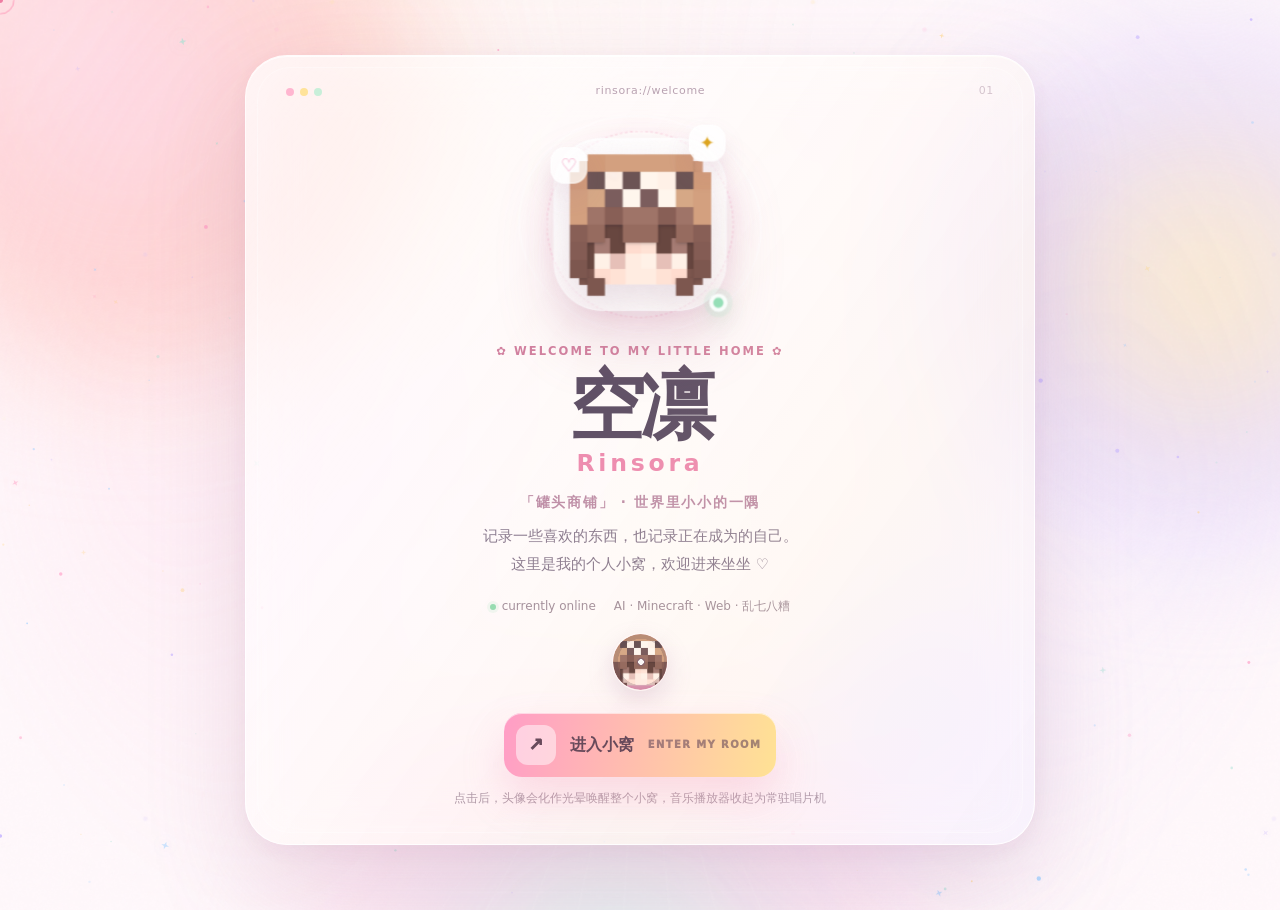
==== commit 7fdcbbee: "feat(memory): add opt-in scrapbook with stable loading and room isolation" ====
--- a/index.html
+++ b/index.html
@@ -3,6 +3,30 @@
 <head>
   <meta charset="utf-8">
   <meta name="viewport" content="width=device-width,initial-scale=1,viewport-fit=cover">
+<!-- Memory is independently gated; the tiny reservation exists only in preview. -->
+<script>
+(() => {
+  const q = new URLSearchParams(location.search);
+  if (q.get('ui02') !== '1' || q.get('memory') !== '1') return;
+  const root = document.documentElement;
+  root.classList.add('memory-preview', 'v4'); root.dataset.memoryLoadState = 'loading';
+  const guard = document.createElement('style'); guard.dataset.memoryBootStyle = '';
+  guard.textContent = 'html.memory-preview #moments{scroll-margin-block-start:100svh}html.memory-preview #memoryGalleryMount{display:block;min-height:640px}html[data-memory-load-state="loading"]:not([data-memory-rendered]) #memoryGalleryMount{min-height:max(640px,100svh);padding:40px;color:var(--text)}@media(max-width:860px){html.memory-preview[data-pre-section="moments"] body:has(#app #about.active) .mobile-nav{grid-template-columns:repeat(4,minmax(0,1fr))}}';
+  document.head.appendChild(guard);
+  const critical = (location.hash || '').toLowerCase() === '#moments';
+  // Only the active direct album competes for the startup network queue.
+  if (critical) for (const [href, as] of [['ui02.css?v=ui03e-3', 'style'], ['memory-gallery-model.js?v=ui04b2-1', 'script'], ['memory-gallery.js?v=ui04b2-1', 'script']]) {
+    const hint = document.createElement('link'); hint.rel = 'preload'; hint.as = as; hint.href = href; document.head.appendChild(hint);
+  }
+  const loader = document.createElement('script'); loader.src = 'memory-gallery-loader.js?v=ui04b2-1'; loader.fetchPriority = critical ? 'high' : 'low';
+  let timer;
+  function launch() { timer = setTimeout(failed, 12000); document.head.appendChild(loader); }
+  function failed() { clearTimeout(timer); if (root.dataset.memoryLoadState !== 'loading') return; root.dataset.memoryLoadState = 'error'; root.classList.remove('memory-preview'); guard.remove(); const host = document.getElementById('memoryGalleryMount'); if (host) host.hidden = true; }
+  loader.onload = () => clearTimeout(timer); loader.onerror = failed;
+  if (critical || document.readyState !== 'loading') launch();
+  else document.addEventListener('DOMContentLoaded', launch, { once: true });
+})();
+</script>
   <script>
     // Discover only the explicit Cover-home critical resources before the
     // parser-blocking base styles/scripts. Media hints select ONE art variant.
@@ -505,6 +529,14 @@
 
       <!-- MOMENTS -->
       <section class="page-section" id="moments">
+        <div id="memoryGalleryMount" hidden aria-busy="true">正在翻开回忆册…</div>
+        <script>
+          if (document.documentElement.dataset.memoryLoadState === 'loading') {
+            document.getElementById('memoryGalleryMount').hidden = false;
+            if (document.documentElement.dataset.preSection === 'moments') document.getElementById('sectionTitle').textContent = '碎碎念';
+            document.dispatchEvent(new Event('rinsora:memory-mount'));
+          }
+        </script>
         <div class="section-hero-row moments-head">
           <div>
             <div class="section-kicker">☁ MOMENTS / 04</div>
@@ -902,7 +934,7 @@
 <script src="blog-admin.js"></script>
 <!-- 音乐博物馆（music-museum-data.js / music-museum.js）与它的 CSS 改为
      首次进馆时由 script.js 的 loadMuseum() 按需注入，见 enterMuseum 上方。 -->
-<script src="script.js?v=ui03e-2"></script>
+<script src="script.js?v=ui04b2-1"></script>
 
 <!-- Step 3：房间抽屉。room-drawer.js 先设置 __ROOM_OPTIONS__，随后 module 版 room.js 才执行 -->
 <div id="roomDrawer" aria-hidden="true"><div id="roomDrawerMount"></div></div>
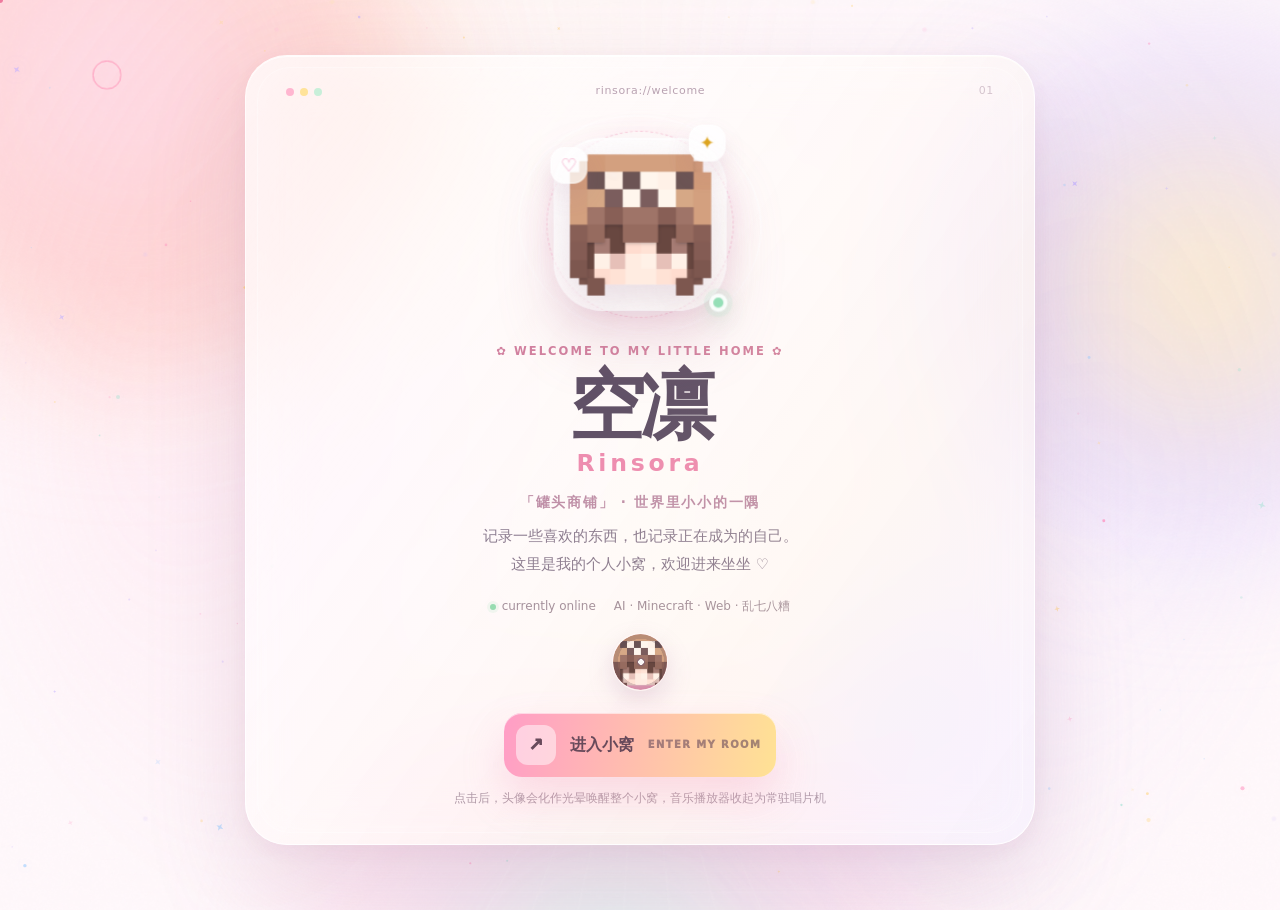
==== commit d8721043: "fix(room): restore focus and recover from safe module load failures" ====
--- a/index.html
+++ b/index.html
@@ -934,15 +934,15 @@
 <script src="blog-admin.js"></script>
 <!-- 音乐博物馆（music-museum-data.js / music-museum.js）与它的 CSS 改为
      首次进馆时由 script.js 的 loadMuseum() 按需注入，见 enterMuseum 上方。 -->
-<script src="script.js?v=ui04b2-1"></script>
+<script src="script.js?v=rh01-1"></script>
 
 <!-- Step 3：房间抽屉。room-drawer.js 先设置 __ROOM_OPTIONS__，随后 module 版 room.js 才执行 -->
 <div id="roomDrawer" aria-hidden="true"><div id="roomDrawerMount"></div></div>
 <button id="roomCloseBtn" type="button">收起房间</button>
 <div id="roomPullHint" aria-hidden="true">↑ SCROLL TO ENTER MY ROOM</div>
 <div id="roomRotateHint" aria-hidden="true"><div>请把手机横过来<small>横屏才能进入房间</small></div></div>
-<script src="room-drawer.js?v=ui03e-2"></script>
-<script src="home-hero.js?v=ui03f-1"></script>
+<script src="room-drawer.js?v=rh01-1"></script>
+<script src="home-hero.js?v=rh01-1"></script>
 <!-- V4：视觉增强 / 房间灯光控件；失败时静默降级，不影响任何既有逻辑 -->
 <script src="v4.js"></script>
 <!-- room.js 由 room-drawer.js 在首次进入房间时注入。 -->
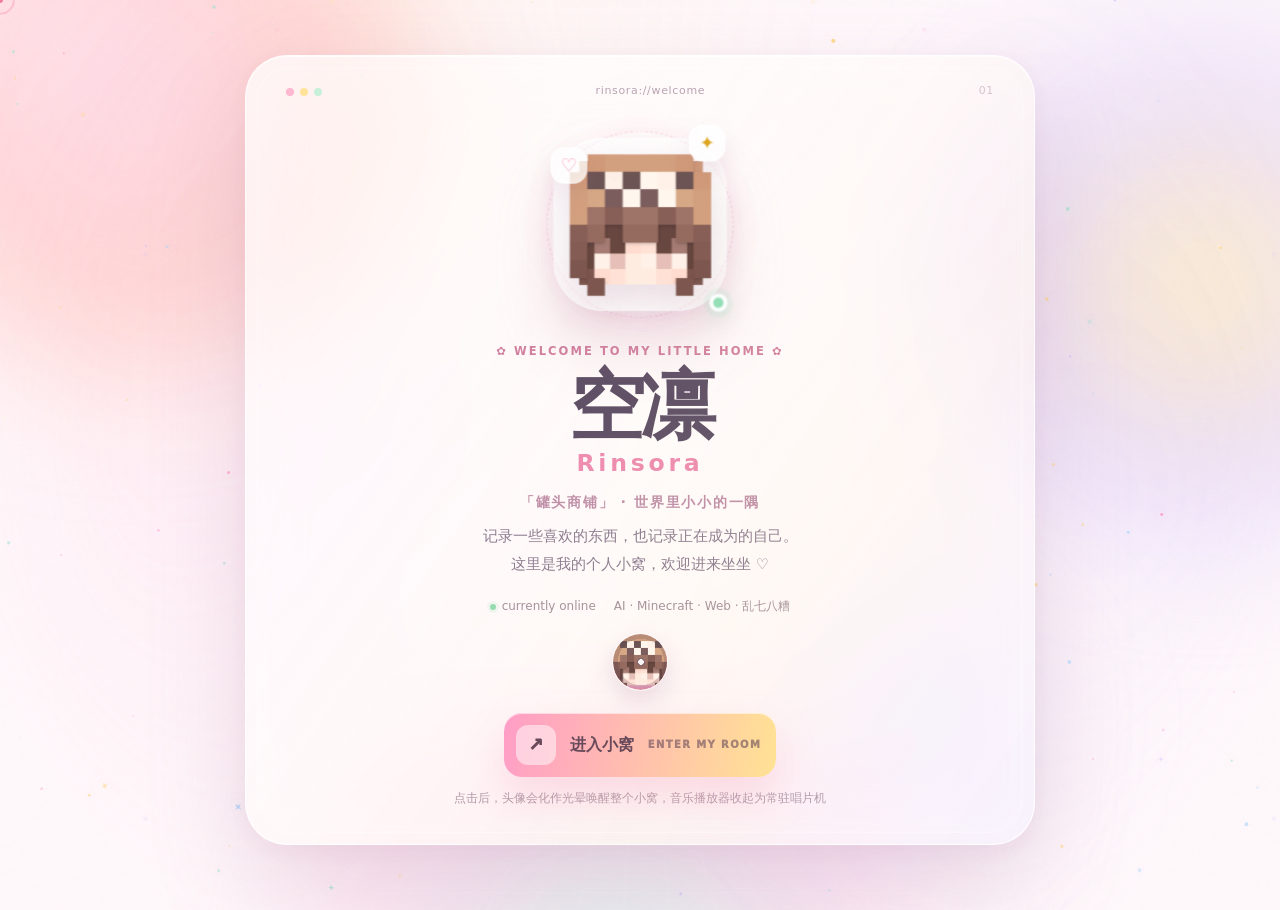
==== commit fa00df5c: "fix(a11y): stabilize settings focus and modal handoff" ====
--- a/index.html
+++ b/index.html
@@ -15,10 +15,10 @@
   document.head.appendChild(guard);
   const critical = (location.hash || '').toLowerCase() === '#moments';
   // Only the active direct album competes for the startup network queue.
-  if (critical) for (const [href, as] of [['ui02.css?v=ui03e-3', 'style'], ['memory-gallery-model.js?v=ui04b2-1', 'script'], ['memory-gallery.js?v=ui04b2-1', 'script']]) {
+  if (critical) for (const [href, as] of [['ui02.css?v=ui03e-3', 'style'], ['memory-gallery-model.js?v=ui04b2-1', 'script'], ['memory-gallery.js?v=rh02fu1-1', 'script']]) {
     const hint = document.createElement('link'); hint.rel = 'preload'; hint.as = as; hint.href = href; document.head.appendChild(hint);
   }
-  const loader = document.createElement('script'); loader.src = 'memory-gallery-loader.js?v=ui04b2-1'; loader.fetchPriority = critical ? 'high' : 'low';
+  const loader = document.createElement('script'); loader.src = 'memory-gallery-loader.js?v=rh02fu1-1'; loader.fetchPriority = critical ? 'high' : 'low';
   let timer;
   function launch() { timer = setTimeout(failed, 12000); document.head.appendChild(loader); }
   function failed() { clearTimeout(timer); if (root.dataset.memoryLoadState !== 'loading') return; root.dataset.memoryLoadState = 'error'; root.classList.remove('memory-preview'); guard.remove(); const host = document.getElementById('memoryGalleryMount'); if (host) host.hidden = true; }
@@ -639,8 +639,8 @@
   <aside id="floatingPlayer"></aside>
 
   <!-- 设置抽屉 -->
-  <div class="settings-mask" id="settingsMask"></div>
-  <aside class="settings-panel" id="settingsPanel" aria-label="外观设置" aria-hidden="true" inert>
+  <div class="settings-mask" id="settingsMask" aria-hidden="true"></div>
+  <aside class="settings-panel" id="settingsPanel" role="dialog" aria-modal="true" aria-label="外观设置" aria-hidden="true" tabindex="-1" inert>
     <div class="settings-head">
       <div><p>RINSORA LAB</p><h3>小窝设置</h3></div>
       <button type="button" class="settings-close" id="settingsClose" aria-label="关闭">×</button>
@@ -934,14 +934,14 @@
 <script src="blog-admin.js"></script>
 <!-- 音乐博物馆（music-museum-data.js / music-museum.js）与它的 CSS 改为
      首次进馆时由 script.js 的 loadMuseum() 按需注入，见 enterMuseum 上方。 -->
-<script src="script.js?v=rh01-1"></script>
+<script src="script.js?v=rh02fu1-1"></script>
 
 <!-- Step 3：房间抽屉。room-drawer.js 先设置 __ROOM_OPTIONS__，随后 module 版 room.js 才执行 -->
 <div id="roomDrawer" aria-hidden="true"><div id="roomDrawerMount"></div></div>
 <button id="roomCloseBtn" type="button">收起房间</button>
 <div id="roomPullHint" aria-hidden="true">↑ SCROLL TO ENTER MY ROOM</div>
 <div id="roomRotateHint" aria-hidden="true"><div>请把手机横过来<small>横屏才能进入房间</small></div></div>
-<script src="room-drawer.js?v=rh01-1"></script>
+<script src="room-drawer.js?v=rh02fu1-1"></script>
 <script src="home-hero.js?v=rh01-1"></script>
 <!-- V4：视觉增强 / 房间灯光控件；失败时静默降级，不影响任何既有逻辑 -->
 <script src="v4.js"></script>
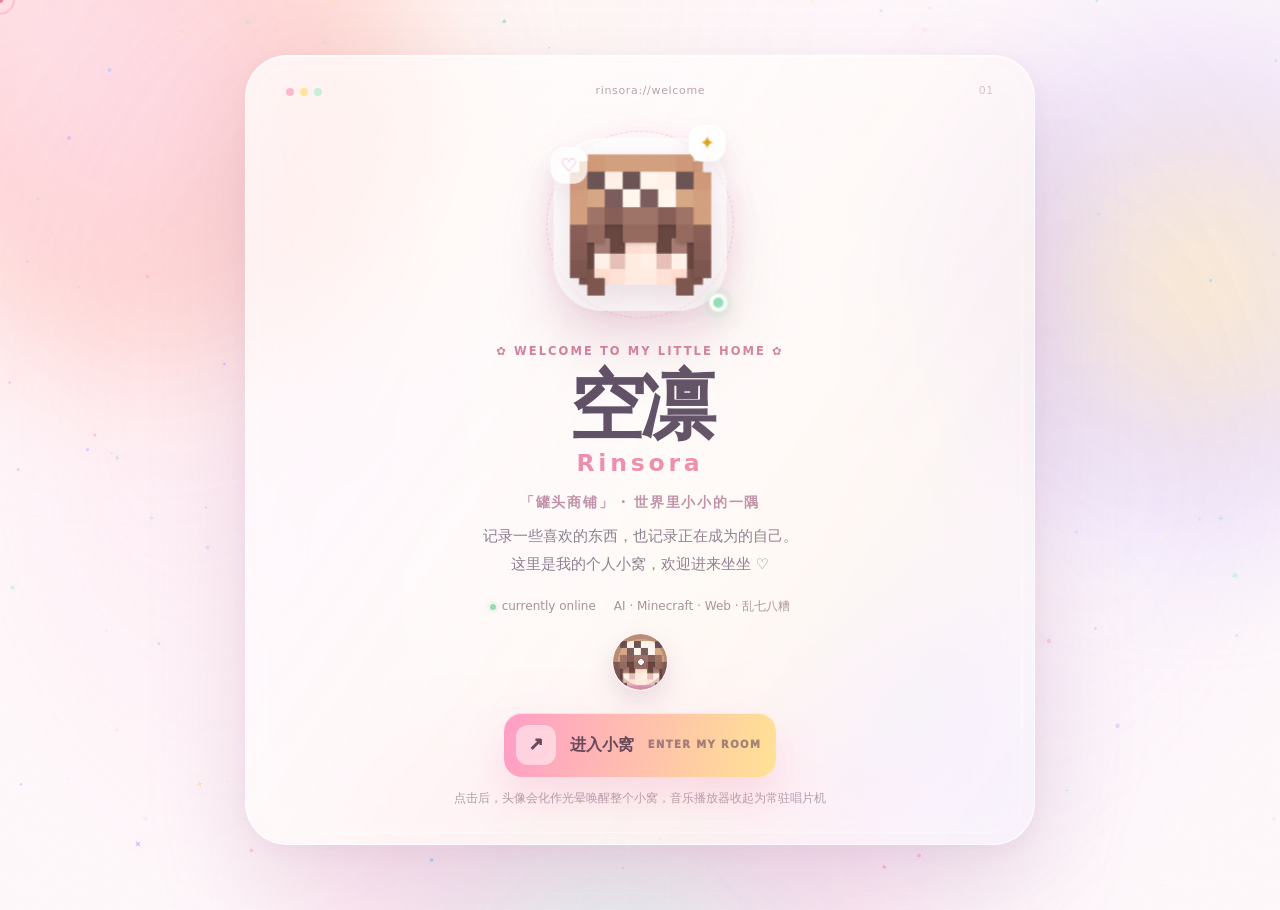
==== commit 29f590f9: "fix(a11y): harden article and overlay focus across browsers" ====
--- a/index.html
+++ b/index.html
@@ -360,7 +360,7 @@
 
 <!-- 桌面态 -->
 <div class="app" id="app">
-  <aside class="side-rail">
+  <aside class="side-rail" aria-label="个人资料与导航">
     <div class="rail-top">
       <span class="rail-index">RINSORA / 01</span>
       <span class="rail-squiggle">⌁</span>
@@ -640,7 +640,7 @@
 
   <!-- 设置抽屉 -->
   <div class="settings-mask" id="settingsMask" aria-hidden="true"></div>
-  <aside class="settings-panel" id="settingsPanel" role="dialog" aria-modal="true" aria-label="外观设置" aria-hidden="true" tabindex="-1" inert>
+  <div class="settings-panel" id="settingsPanel" role="dialog" aria-modal="true" aria-label="外观设置" aria-hidden="true" tabindex="-1" inert>
     <div class="settings-head">
       <div><p>RINSORA LAB</p><h3>小窝设置</h3></div>
       <button type="button" class="settings-close" id="settingsClose" aria-label="关闭">×</button>
@@ -667,7 +667,7 @@
         <p class="set-note">主题会一起换掉背景、极光、玻璃卡片、按钮、导航、歌词高亮与项目标签 —— 不只是变个底色。</p>
       </div>
       <div class="set-block">
-        <label>主题色相 <output id="hueValue">0°</output></label>
+        <label for="hueRange">主题色相 <output id="hueValue">0°</output></label>
         <input id="hueRange" type="range" min="-30" max="40" value="0">
         <p class="set-note">色相只作用在背景场景层，不会污染文字与按钮的配色。</p>
       </div>
@@ -702,7 +702,7 @@
     </div>
 
     <div class="settings-foot">changes are saved locally ♡</div>
-  </aside>
+  </div>
 
   <!-- 移动端底部导航 -->
   <nav class="mobile-nav" aria-label="移动端导航">
@@ -715,13 +715,15 @@
 
   <!-- 站内打开文章：内容换掉、文档不换 —— <audio> 才不会被销毁，音乐一直播下去。
        放在 .mobile-nav 之后，同层级时才由 DOM 顺序压住它（另外开浮层时会把它关掉）。 -->
-  <div class="spa-post" id="spaPost" hidden>
+  <div class="spa-post" id="spaPost" role="dialog" aria-modal="true" aria-labelledby="spaPostTitle" aria-describedby="spaPostStatus" aria-hidden="true" tabindex="-1" inert hidden>
     <div class="bg-decor" aria-hidden="true">
       <span class="blob blob-a"></span><span class="blob blob-b"></span><span class="blob blob-c"></span>
       <span class="spark s1">✦</span><span class="spark s2">✧</span><span class="spark s3">✦</span><span class="spark s4">✧</span>
     </div>
-    <div class="spa-post-view" id="spaPostView">
-      <div id="spaPostBody"></div>
+    <header class="spa-post-bar"><h2 id="spaPostTitle">阅读文章</h2><button type="button" id="spaPostClose" data-post-close aria-label="关闭文章并返回列表">返回列表 ×</button></header>
+    <div class="spa-post-view" id="spaPostView" tabindex="0" role="region" aria-label="文章正文">
+      <p id="spaPostStatus" class="spa-post-status" role="status" aria-live="polite"></p>
+      <div id="spaPostBody" aria-busy="false"></div>
     </div>
   </div>
 </div>
@@ -758,7 +760,7 @@
   </div>
 </div>
 
-<div class="mm-scene" id="mmScene" aria-hidden="true" aria-label="音乐博物馆">
+<div class="mm-scene" id="mmScene" role="dialog" aria-modal="true" tabindex="-1" inert aria-hidden="true" aria-label="音乐博物馆">
   <div class="mm-depth" aria-hidden="true"><i></i><i></i><i></i></div>
   <div class="mm-floor" aria-hidden="true"></div>
 
@@ -818,7 +820,7 @@
           index.html 顶部那一个 #audio（music.js 独占管理）。
        ⚠️ 收起面板有两种：右上 X、Esc 的第一级（都只收面板，不退展厅）。
        ============================================================ -->
-  <div class="mm-detail" id="mmDetail" aria-hidden="true" aria-label="唱片档案与歌词">
+  <div class="mm-detail" id="mmDetail" inert aria-hidden="true" aria-label="唱片档案与歌词">
     <div class="mm-detail-card mm-archive" role="document">
       <button class="mm-detail-x" id="mmDetailClose" type="button" aria-label="收起档案">
         <svg viewBox="0 0 24 24" width="18" height="18" fill="none" stroke="currentColor"
@@ -852,7 +854,7 @@
         <!-- 第十轮新增：Museum 独立播放进度条（LIVE 显示，BROWSE 淡出）。
              数据来源 = 同一个 #audio 的 currentTime / duration，不新建 audio、
              不自己维护时间 —— 和播放器共享一条时间轴。 -->
-        <div class="mm-archive-progress" id="mmArchiveProgress" aria-hidden="true">
+        <div class="mm-archive-progress" id="mmArchiveProgress" inert aria-hidden="true">
           <button class="mm-prog-play" id="mmProgPlay" type="button" aria-label="播放 / 暂停">
             <svg viewBox="0 0 24 24" width="14" height="14" fill="currentColor" aria-hidden="true">
               <path class="mm-ic-play" d="M8 5.5v13l11-6.5z"/>
--- a/style.css
+++ b/style.css
@@ -361,21 +361,26 @@
    销毁 —— 音乐必停。这里把站内点击接管下来，只把文章内容搬进这层浮层，
    文档不动，播放器自然一直播下去。真链接仍然保留：新标签页、中键、
    无脚本访问、SEO 全都走原路。
-   层级（都在 .app 这个 z-index:5 的层叠上下文里）：
-     .side-rail 18 / .top-actions 24 < #spaPost 40 < 播放器 45 / 歌词栏 46
-   播放器/歌词栏只在浮层打开时抬到 40 之上，平时不动 —— 否则会盖住
-   移动端底部导航(40)。 */
-.spa-post{
-  position:fixed;inset:0;z-index:40;overflow:hidden;
-  background:var(--bg);
-  opacity:0;transition:opacity .3s var(--ease);
-}
-.spa-post[hidden]{display:none}
-.spa-post.on{opacity:1}
-/* 装饰层跟着浮层走，别再用 fixed 逃到视口上去 */
-.spa-post .bg-decor{position:absolute}
-/* 滚动交给内层：这样 .bg-decor 不会跟着内容滚走 */
-.spa-post-view{position:absolute;inset:0;z-index:1;overflow-y:auto;overscroll-behavior:contain}
+   RH-03 FU1: article z-index:60 covers background controls.
+   Shared audio remains outside this modal and continues playing. */
+.spa-post{
+  position:fixed;inset:0;z-index:60;overflow:hidden;
+  background:var(--bg);
+  opacity:0;transition:opacity .3s var(--ease);
+}
+.spa-post[hidden]{display:none}
+.spa-post.on{opacity:1}
+/* 装饰层跟着浮层走，别再用 fixed 逃到视口上去 */
+.spa-post .bg-decor{position:absolute}
+/* 滚动交给内层：这样 .bg-decor 不会跟着内容滚走 */
+.spa-post-view{position:absolute;inset:64px 0 0;z-index:1;overflow-y:auto;overscroll-behavior:contain}
+/* RH-03 FU1: scoped article chrome; audio keeps playing behind the modal. */
+.spa-post-bar{position:absolute;inset:0 0 auto;z-index:2;min-height:64px;padding:8px max(16px,env(safe-area-inset-right));display:flex;gap:16px;align-items:center;justify-content:space-between;background:var(--bg);border-bottom:1px solid var(--ring)}
+.spa-post-bar h2{font-size:15px;margin:0;overflow:hidden;text-overflow:ellipsis;white-space:nowrap}
+.spa-post-bar button{flex-shrink:0;min-height:44px;padding:8px 16px;border:1px solid var(--ring);border-radius:14px;background:var(--glass-solid);color:var(--ink);font:inherit;cursor:pointer}
+.spa-post-status{font-size:12px;color:var(--ink);max-width:880px;margin:12px auto;padding:0 20px}
+.spa-post-error{max-width:880px;margin:24px auto;padding:0 20px;display:flex;gap:16px;flex-wrap:wrap;align-items:center}
+.spa-post-error p{flex-basis:100%}
 body.spa-post-open{overflow:hidden}
 body.spa-post-open #floatingPlayer{z-index:45}
 body.spa-post-open .lyricbar{z-index:46}
@@ -1142,7 +1147,9 @@
 .settings-mask.open{opacity:1;pointer-events:auto}
 body.night .settings-mask{background:rgba(6,3,10,.5)}
 .settings-panel{position:fixed;right:20px;top:20px;bottom:20px;width:min(400px,calc(100vw - 40px));z-index:61;border-radius:30px;padding:23px;transform:translateX(112%);transition:transform .52s var(--ease);overflow:auto}
-.settings-panel.open{transform:none}
+.settings-panel.open{transform:none}
+/* Keep modal focus in its final viewport; the backdrop still fades. */
+.settings-panel.open.focus-direct{transition-property:none}
 .settings-head{display:flex;justify-content:space-between;align-items:flex-start;gap:12px}
 .settings-head p{margin:0;color:#c184a1;font-size:11px;font-weight:900;letter-spacing:.18em}
 .settings-head h3{margin:5px 0 0;font-size:26px;letter-spacing:-.04em}
--- a/v3.css
+++ b/v3.css
@@ -436,6 +436,12 @@
 .skip-link:focus{left:0}
 /* 键盘焦点一定要看得见（鼠标点击不显示，避免「点到哪都发光」） */
 :focus-visible{outline:2px solid var(--accent-primary);outline-offset:2px;border-radius:8px}
+/* RH-03: measured small-text contrast; keep paper, glass and theme artwork. */
+.section-heading small,.blog-end-cap,.moments-head .section-kicker,
+.moments-head .section-display>span,.moments-head .section-sub,.moments-stat,
+.mobile-nav button:not(.active),.recent-card .rc-kind,.recent-card .rc-desc,
+.recent-card .rc-foot span,.recent-sub{color:var(--ink)}
+.read-more{display:inline-flex;align-items:center;min-height:24px}
 .radial-item:focus-visible,.mobile-nav button:focus-visible,.bf-chip:focus-visible,
 .theme-grid button:focus-visible,.set-tab:focus-visible,.mm-btn:focus-visible{
   outline:2px solid var(--accent-primary);outline-offset:2px;
--- a/v4.css
+++ b/v4.css
@@ -197,7 +197,7 @@
 html.v4 .topbar h2 {
   text-shadow: 0 4px 24px rgba(233, 137, 176, .13);
 }
-html.v4 .crumb .eyebrow { color: #b35f82; letter-spacing: .2em; }
+html.v4 .crumb .eyebrow { color: var(--ink); letter-spacing: .2em; }
 html.v4 body.night .crumb .eyebrow { color: #e8a7c5; }
 html.v4 .page-progress {
   height: 3px;
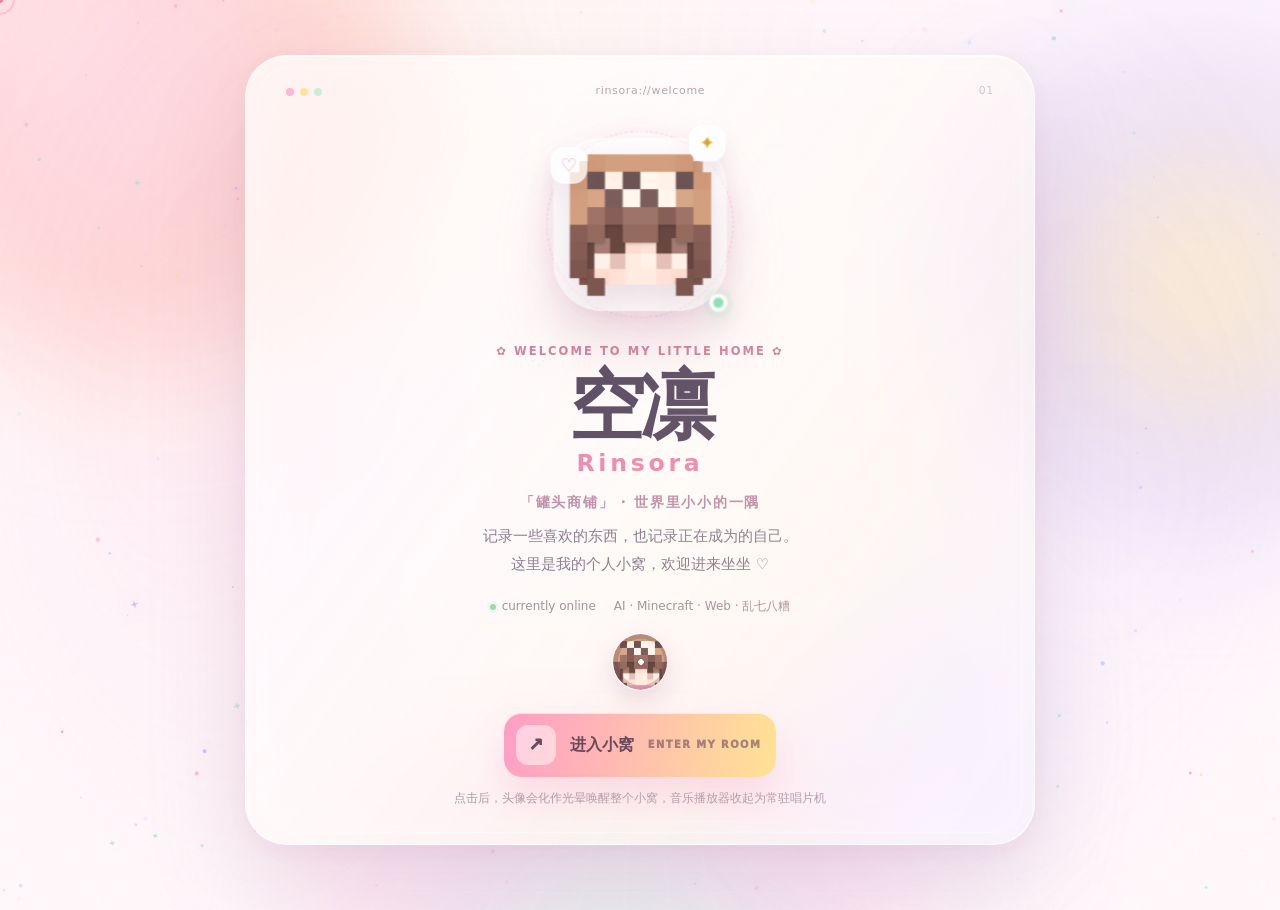
==== commit 5d73ddc3: "feat(home): activate Rinsora Home 2.0 on public site Roll out UI-02, creative lab, memory gallery an" ====
--- a/index.html
+++ b/index.html
@@ -3,6 +3,26 @@
 <head>
   <meta charset="utf-8">
   <meta name="viewport" content="width=device-width,initial-scale=1,viewport-fit=cover">
+<!-- Home 2.0 public rollout. Preview controls remain explicit on local origins.
+     ?classic=1 is the instant classic-mode fallback and is never rewritten. -->
+<script>
+(() => {
+  const q = new URLSearchParams(location.search);
+  const publicHost = location.hostname === 'rinsora.dpdns.org' ||
+    location.hostname === 'rinsoraa.github.io';
+  if ((!publicHost && q.get('releasePreview') !== '1') ||
+      q.get('classic') === '1' ||
+      (q.has('ui02') && q.get('ui02') !== '1')) return;
+  let changed = false;
+  for (const key of ['ui02', 'lab', 'memory', 'cover']) {
+    if (q.has(key)) continue;
+    q.set(key, '1'); changed = true;
+  }
+  if (changed) history.replaceState(history.state, '',
+    location.pathname + '?' + q.toString() + location.hash);
+  document.documentElement.dataset.homeRelease = '2';
+})();
+</script>
 <!-- Memory is independently gated; the tiny reservation exists only in preview. -->
 <script>
 (() => {
@@ -154,7 +174,7 @@
     if (window.RinsoraLabModel.validateMediaDocument(window.RINSORA_PROJECT_MEDIA, window.RinsoraProjects.read()).length) throw new Error('Invalid media configuration');
     if (!window.RinsoraLab?.init()) throw new Error('Lab initialization unavailable');
     document.documentElement.dataset.labLoadState = 'ready';
-    window.RinsoraHome.routeHash();
+    if (/^#\/lab\//i.test(location.hash)) window.RinsoraHome.routeHash();
     return true;
   }).catch(() => {
     clearTimeout(timer); css.remove();
--- a/style.css
+++ b/style.css
@@ -1417,3 +1417,41 @@
   from{opacity:0;transform:translateY(18px) scale(.985);filter:blur(5px)}
   to{opacity:1;transform:none;filter:none}
 }
+
+/* RH-03 FU3: local playback failure feedback; no second audio player. */
+.mp-failure[hidden]{display:none}.mp-failure{padding:10px;margin-top:8px;border:1px solid #c49cb9;border-radius:12px;background:#fff8fd}.mp-failure-copy{margin:0 0 8px;color:#66415d;font-size:12px;line-height:1.6}
+.mp-error-action{min-height:34px;padding:6px 9px;margin:0 2px 5px 0;border:1px solid #a56b95;border-radius:12px;background:#fff6fc;color:#714365;font:inherit;font-size:11px;cursor:pointer}
+.mp-error-action:hover{background:#f6e0f0}.mp-error-action:focus-visible{outline:3px solid #a34980;outline-offset:2px}
+html.night .mp-failure{background:#302536;border-color:#b386a8}html.night .mp-failure-copy{color:#f6deed}html.night .mp-error-action{background:#38293f;color:#f8e8f3;border-color:#c38db3}html.night .mp-error-action:hover{background:#4d3654}html.night .mp-error-action:focus-visible{outline-color:#edb2da}
+
+/* Shared Moments action, also used without UI-02. */
+html:is(.night,[data-theme="night"]) #about .soft-btn[href="#moments"]{background:#392b42;color:#fbe8f5;border-color:#bd8cb2}
+html:is(.night,[data-theme="night"]) #about .soft-btn[href="#moments"]:hover{background:#4b3653;color:#fff2fb}
+html:is(.night,[data-theme="night"]) #about .soft-btn[href="#moments"]:focus-visible{outline-color:#edb2da;outline-offset:3px}
+
+/* Adjacent Settings copy, measured with its real glass background. */
+html:not(.night):not([data-theme="night"]) .settings-panel :is(.set-tab,.set-note,.theme-grid button>span:not(.swatch),.theme-grid strong,.theme-grid em){color:#35203b}
+html:is(.night,[data-theme="night"]) .settings-panel :is(.theme-grid em,.set-tab,.set-note){color:#e6d8e7}
+
+html:not(.night):not([data-theme="night"]) #about .soft-btn[href="#moments"]:focus-visible,html:not(.night):not([data-theme="night"]) .editor-page .editor-top :is(.soft-btn,.editor-back):focus-visible{outline:3px solid #964574;outline-offset:3px}
+
+html:is(.night,[data-theme="night"]) .settings-panel .set-tab.active{color:#fff1fb}
+
+/* RH-03 FU3A: on narrow screens reserve the fixed navigation touch area.
+   The lyric rail lives outside .app's stacking context: its z-index cannot
+   be compared directly with .mobile-nav inside .app. */
+@media (max-width: 820px) {
+  .mobile-nav { bottom: calc(12px + env(safe-area-inset-bottom, 0px)); }
+  body.lyrics-on .lyricbar {
+    bottom: var(--mobile-nav-reserve, calc(98px + env(safe-area-inset-bottom, 0px)));
+    border-radius: 20px;
+    border-bottom: 1px solid rgba(255,255,255,.75);
+  }
+  body.lyrics-on #floatingPlayer {
+    bottom: calc(var(--mobile-nav-reserve, calc(98px + env(safe-area-inset-bottom, 0px))) + var(--bar-h) + 18px);
+  }
+}
+
+/* FU3C: measured light settings focus and selected-state outlines. */
+html:not(.night):not([data-theme="night"]) #settingsPanel :is(.set-tab,.theme-grid button):focus-visible{outline:3px solid #964574;outline-offset:3px}
+html:not(.night):not([data-theme="night"]) #settingsPanel .theme-grid button.active{outline:2px solid #964574;outline-offset:2px}
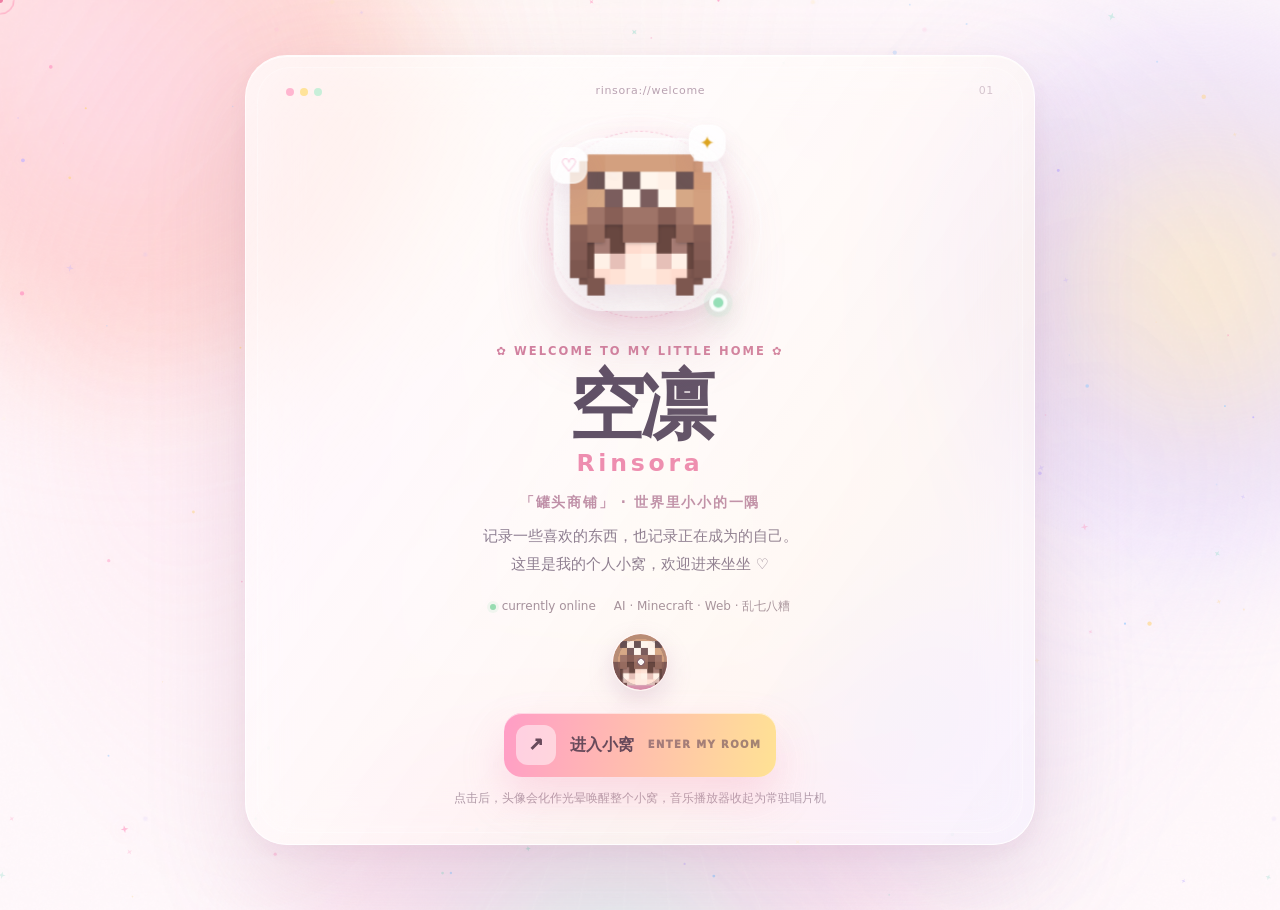
==== commit e162c2c7: "fix(home): repair cover input and group homepage content" ====
--- a/index.html
+++ b/index.html
@@ -35,7 +35,7 @@
   document.head.appendChild(guard);
   const critical = (location.hash || '').toLowerCase() === '#moments';
   // Only the active direct album competes for the startup network queue.
-  if (critical) for (const [href, as] of [['ui02.css?v=ui03e-3', 'style'], ['memory-gallery-model.js?v=ui04b2-1', 'script'], ['memory-gallery.js?v=rh02fu1-1', 'script']]) {
+  if (critical) for (const [href, as] of [['ui02.css?v=rh-ui-hotfix-01', 'style'], ['memory-gallery-model.js?v=ui04b2-1', 'script'], ['memory-gallery.js?v=rh02fu1-1', 'script']]) {
     const hint = document.createElement('link'); hint.rel = 'preload'; hint.as = as; hint.href = href; document.head.appendChild(hint);
   }
   const loader = document.createElement('script'); loader.src = 'memory-gallery-loader.js?v=rh02fu1-1'; loader.fetchPriority = critical ? 'high' : 'low';
@@ -57,7 +57,7 @@
         hint.href = 'assets/illustrations/' + href; hint.fetchPriority = 'high';
         document.head.appendChild(hint);
       }
-      for (const [href, as] of [['ui02.css?v=ui03e-3', 'style'], ['cover-stage.css?v=ui03f-1', 'style'], ['cover-stage.js?v=ui03f-1', 'script']]) {
+      for (const [href, as] of [['ui02.css?v=rh-ui-hotfix-01', 'style'], ['cover-stage.css?v=rh-ui-hotfix-01', 'style'], ['cover-stage.js?v=rh-ui-hotfix-01', 'script']]) {
         const hint = document.createElement('link'); hint.rel = 'preload'; hint.as = as; hint.href = href;
         document.head.appendChild(hint);
       }
@@ -141,7 +141,7 @@
 <link rel="stylesheet" href="v4.css">
 <link rel="stylesheet" href="home-hero.css">
 <!-- UI-02 is opt-in; this file only activates presentation for ?ui02=1. -->
-<script src="ui02.js?v=ui03e-3"></script>
+<script src="ui02.js?v=rh-ui-hotfix-01"></script>
 <script>
 // Strict Lab opt-in: no gallery assets or detail data on ordinary visits.
 if (new URLSearchParams(location.search).get('ui02') === '1' && new URLSearchParams(location.search).get('lab') === '1') {
@@ -220,7 +220,7 @@
     document.querySelector('link[rel="stylesheet"][href^="ui02.css"]')?.setAttribute('blocking', 'render');
     const coverStyle = document.createElement('link');
     coverStyle.rel = 'stylesheet';
-    coverStyle.href = 'cover-stage.css?v=ui03f-1';
+    coverStyle.href = 'cover-stage.css?v=rh-ui-hotfix-01';
     coverStyle.dataset.coverStageStyles = '1';
     coverStyle.dataset.coverStageState = 'loading';
     coverStyle._rinsoraCoverReady = new Promise(resolve => {
@@ -239,7 +239,7 @@
     coverStyle.setAttribute('blocking', 'render');
     document.head.appendChild(coverStyle);
     const coverScript = document.createElement('script');
-    coverScript.src = 'cover-stage.js?v=ui03f-1';
+    coverScript.src = 'cover-stage.js?v=rh-ui-hotfix-01';
     coverScript.defer = true;
     const scriptDeadline = setTimeout(coverFallback, 12000);
     coverScript.addEventListener('load', () => clearTimeout(scriptDeadline), { once: true });
@@ -497,8 +497,9 @@
 
         <div id="recentFeed"></div>
 
+        <section class="home-content-group home-now-group" aria-labelledby="homeNowTitle">
         <div class="section-heading fancy-heading">
-          <span>✦</span><h3>最近在做什么</h3><small>NOW / STATUS</small><span class="line"></span>
+          <span>✦</span><h3 id="homeNowTitle">最近在做什么</h3><small>NOW / STATUS</small><span class="line"></span>
         </div>
         <div class="now-panel card tilt-card">
           <div class="now-head">
@@ -515,6 +516,8 @@
             <li class="is-blank"><span class="now-label">下一件想做</span><span class="now-val">？？？</span><i>✦</i></li>
           </ul>
         </div>
+
+        </section>
 
         <div class="about-lower">
           <article class="quote-card card tilt-card">
@@ -539,12 +542,14 @@
           </article>
         </div>
 
+        <section class="home-content-group home-moments-group" aria-labelledby="homeMomentsTitle">
         <div class="section-heading fancy-heading">
-          <span>☁</span><h3>一点碎碎念</h3><small>MOMENTS</small><span class="line"></span>
+          <span>☁</span><h3 id="homeMomentsTitle">一点碎碎念</h3><small>MOMENTS</small><span class="line"></span>
           <a class="soft-btn" href="#moments" style="margin-left:10px">看全部 →</a>
         </div>
         <!-- 主页只放最新的三条（脚本按日期排序后 slice 3），完整时间线在 #moments -->
         <div class="moments-grid" id="momentsTeaser"></div>
+        </section>
       </section>
 
       <!-- MOMENTS -->
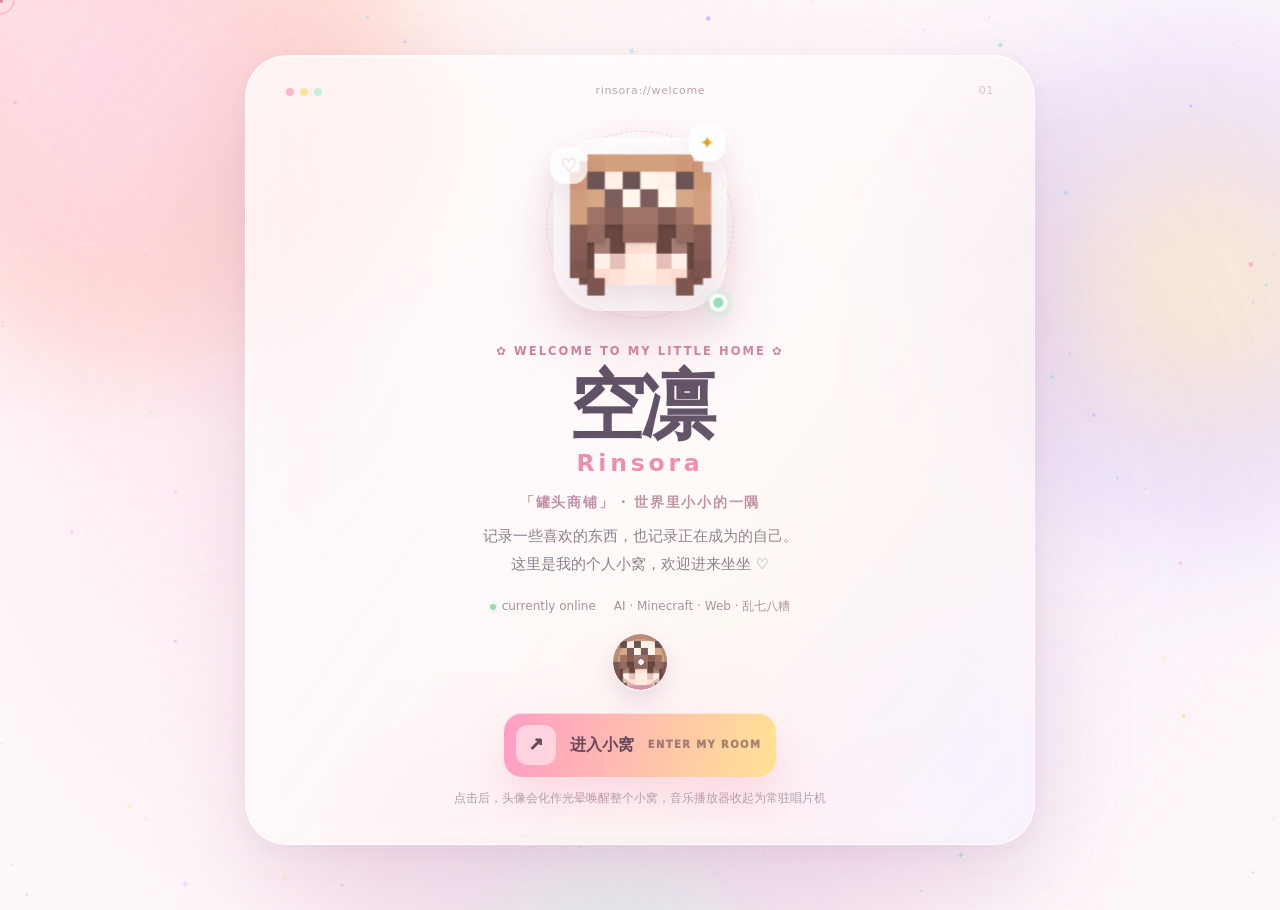
==== commit 3be2fb31: "fix(ui): restore room head limits and settings motion" ====
--- a/index.html
+++ b/index.html
@@ -138,7 +138,7 @@
      避免把首页的根背景、状态点、字体等一起污染。 -->
 <link rel="stylesheet" href="room-drawer.css">
 <!-- V4 视觉增强层：必须最后加载，用独立命名空间覆盖微光 / 玻璃 / 房间控件 -->
-<link rel="stylesheet" href="v4.css">
+<link rel="stylesheet" href="v4.css?v=rh-ui-hotfix-02">
 <link rel="stylesheet" href="home-hero.css">
 <!-- UI-02 is opt-in; this file only activates presentation for ?ui02=1. -->
 <script src="ui02.js?v=rh-ui-hotfix-01"></script>
@@ -668,7 +668,7 @@
   <div class="settings-panel" id="settingsPanel" role="dialog" aria-modal="true" aria-label="外观设置" aria-hidden="true" tabindex="-1" inert>
     <div class="settings-head">
       <div><p>RINSORA LAB</p><h3>小窝设置</h3></div>
-      <button type="button" class="settings-close" id="settingsClose" aria-label="关闭">×</button>
+      <button type="button" class="settings-close" id="settingsClose" aria-label="关闭"><svg viewBox="0 0 24 24" aria-hidden="true" focusable="false"><path d="M6 6l12 12M18 6L6 18"/></svg></button>
     </div>
 
     <div class="settings-tabs">
@@ -968,7 +968,7 @@
 <button id="roomCloseBtn" type="button">收起房间</button>
 <div id="roomPullHint" aria-hidden="true">↑ SCROLL TO ENTER MY ROOM</div>
 <div id="roomRotateHint" aria-hidden="true"><div>请把手机横过来<small>横屏才能进入房间</small></div></div>
-<script src="room-drawer.js?v=rh02fu1-1"></script>
+<script src="room-drawer.js?v=rh-ui-hotfix-02"></script>
 <script src="home-hero.js?v=rh01-1"></script>
 <!-- V4：视觉增强 / 房间灯光控件；失败时静默降级，不影响任何既有逻辑 -->
 <script src="v4.js"></script>
--- a/v4.css
+++ b/v4.css
@@ -345,6 +345,27 @@
 html.v4 .settings-panel {
   box-shadow: 0 34px 90px rgba(90, 48, 75, .22), inset 0 1px rgba(255, 255, 255, .58);
 }
+
+/* The drawer stays in its focus-safe final geometry. Reveal its surface
+   instead of moving the focused control outside the viewport on entry. */
+.settings-panel.open.focus-direct {
+  animation: settings-drawer-reveal .52s var(--ease) both;
+}
+@keyframes settings-drawer-reveal {
+  from { opacity: .35; }
+  to { opacity: 1; }
+}
+.settings-close {
+  display: grid; place-items: center; padding: 0; flex-shrink: 0; line-height: 1;
+}
+.settings-close svg {
+  display: block; width: 16px; height: 16px; fill: none; stroke: currentColor;
+  stroke-width: 1.8; stroke-linecap: round;
+}
+@media (prefers-reduced-motion: reduce) {
+  .settings-panel.open.focus-direct { animation: none; }
+}
+body.reduce-motion .settings-panel.open.focus-direct { animation: none; }
 
 /* ---------- 房间控件：藏在 3D 场景上的一小块玻璃 ---------- */
 html.v4 #roomLight {
